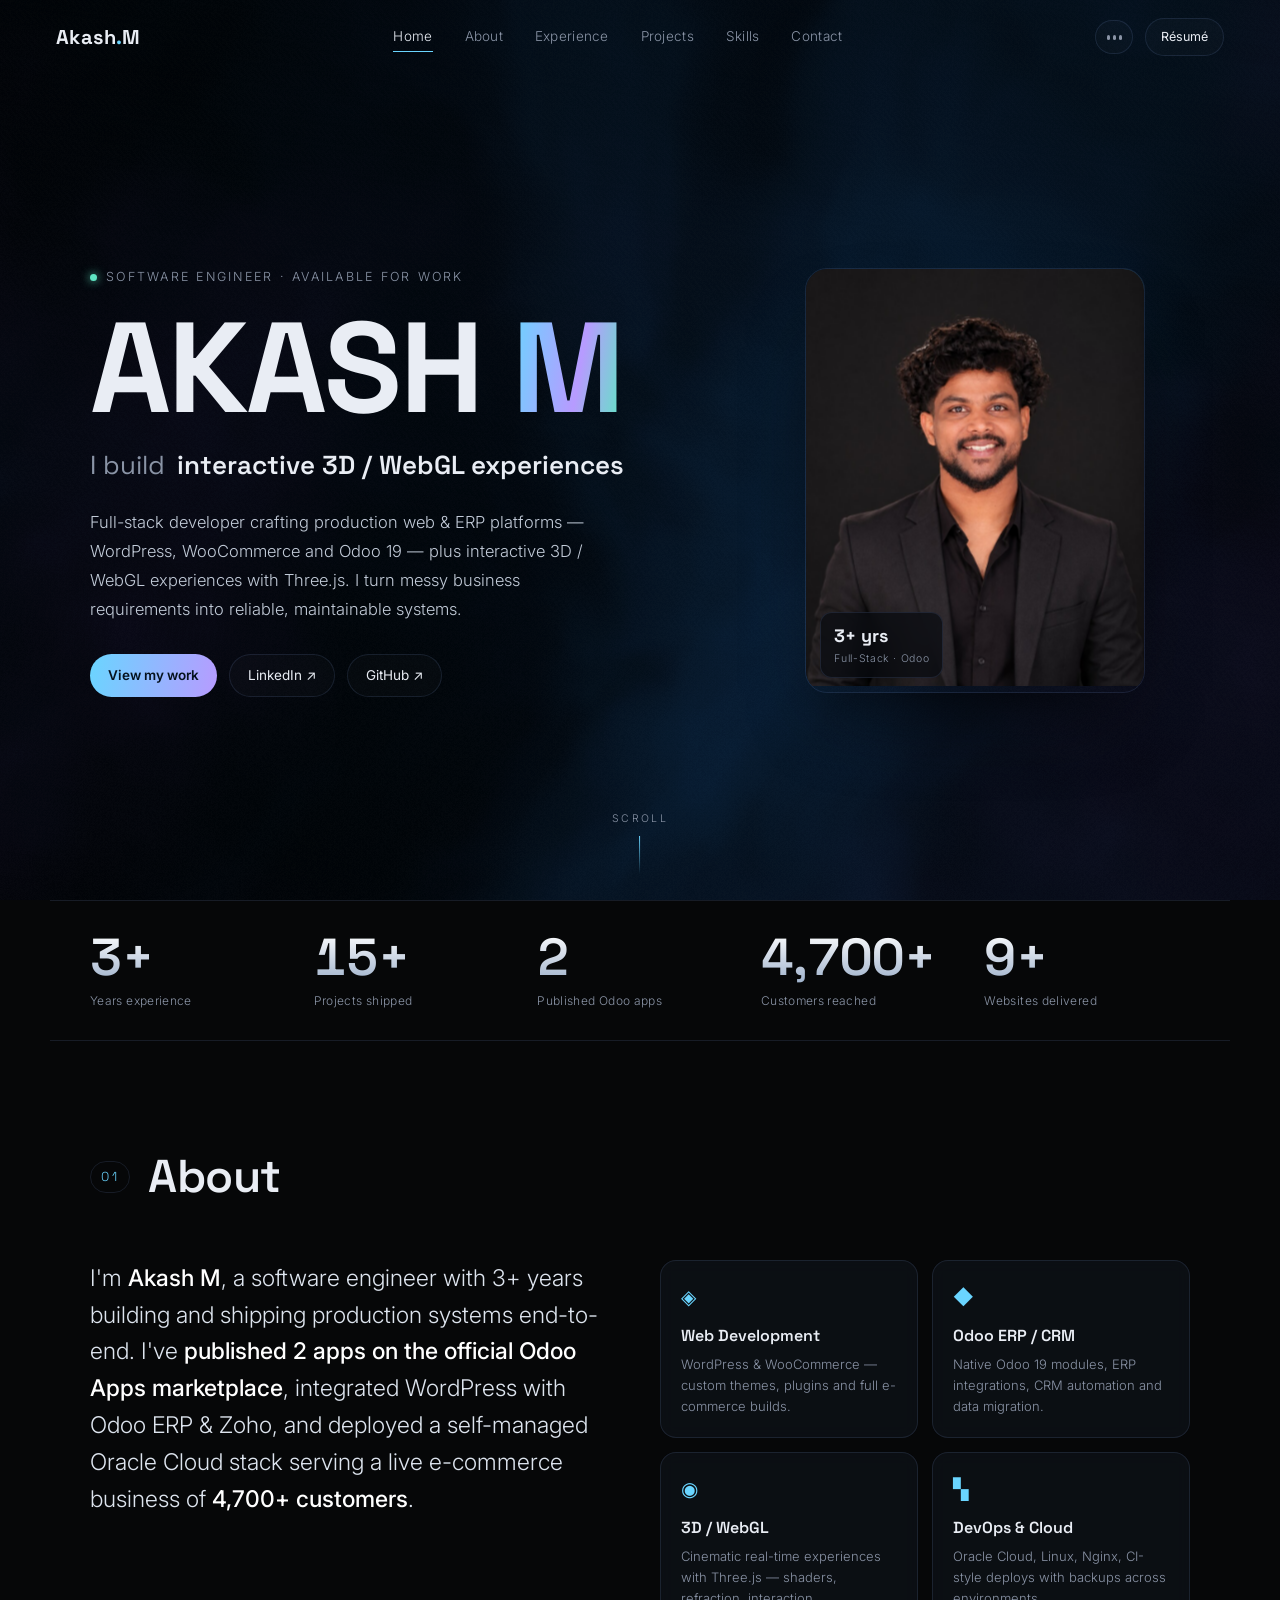
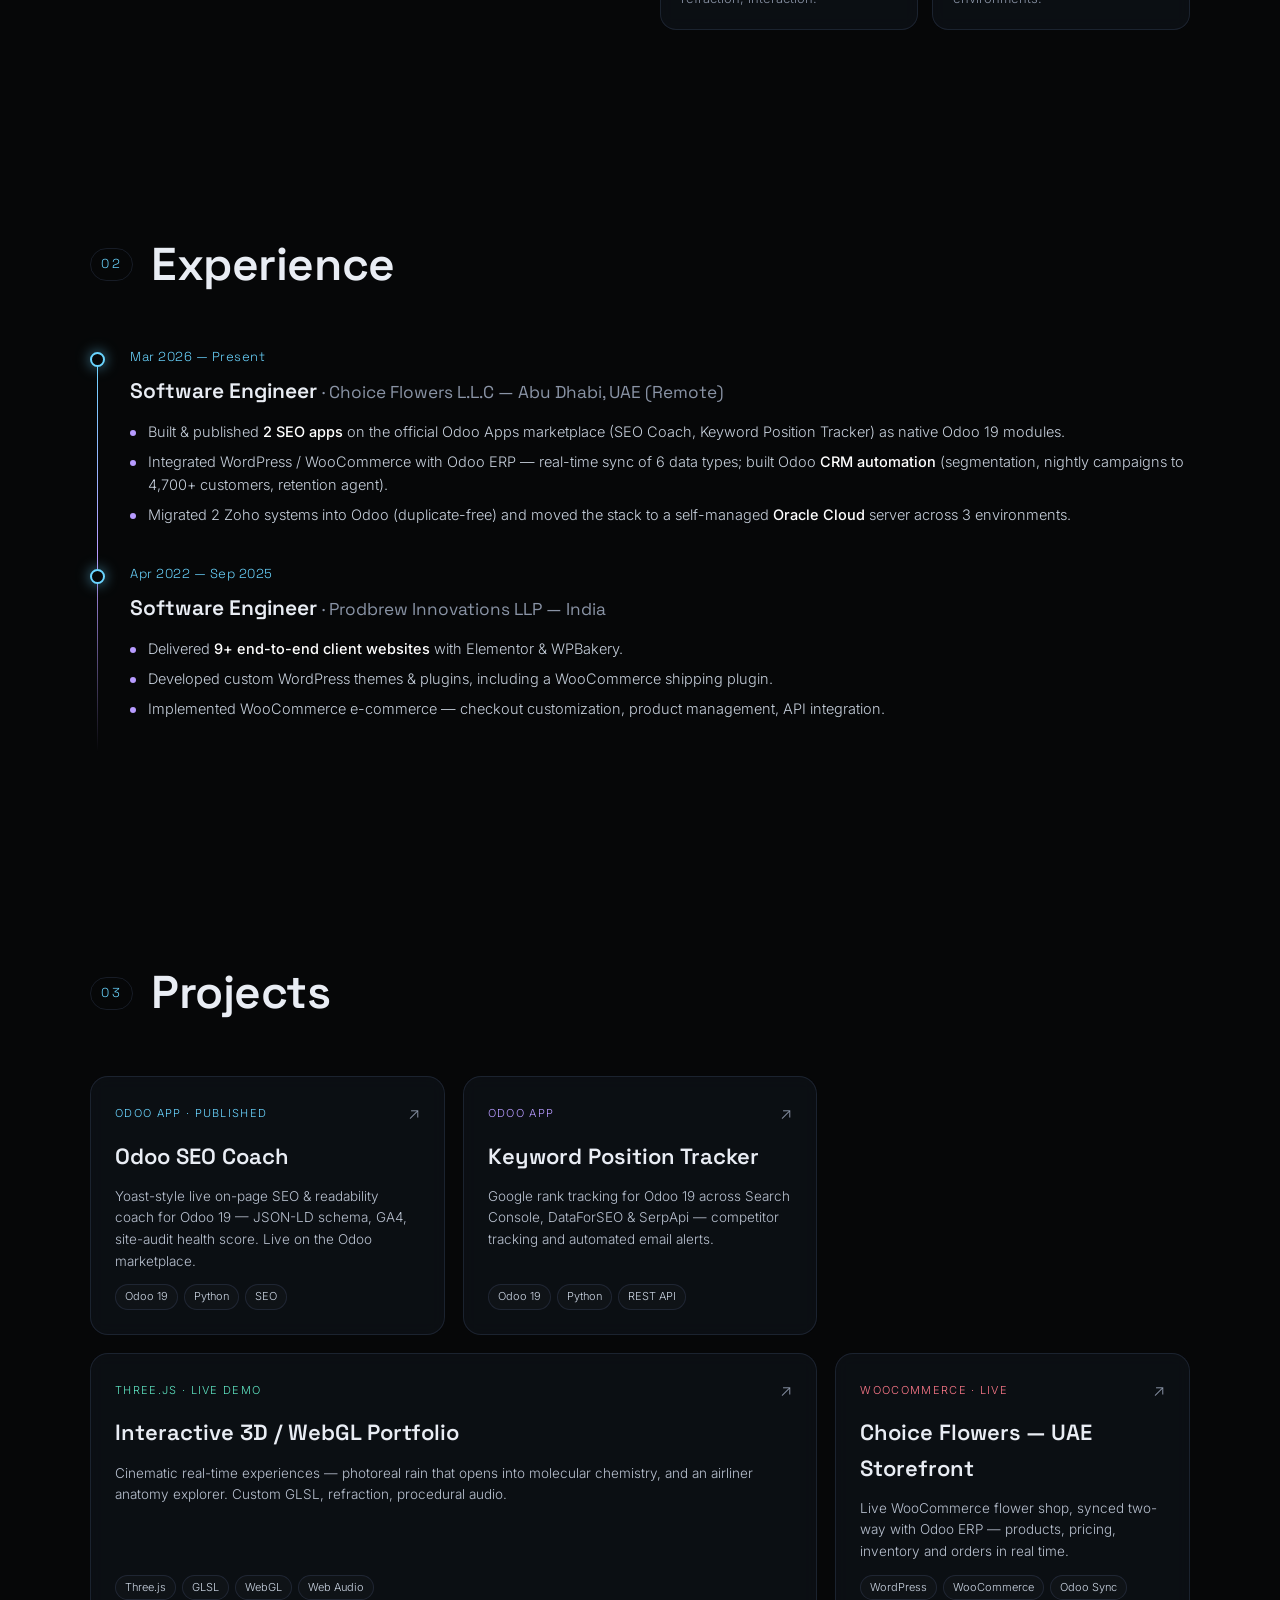
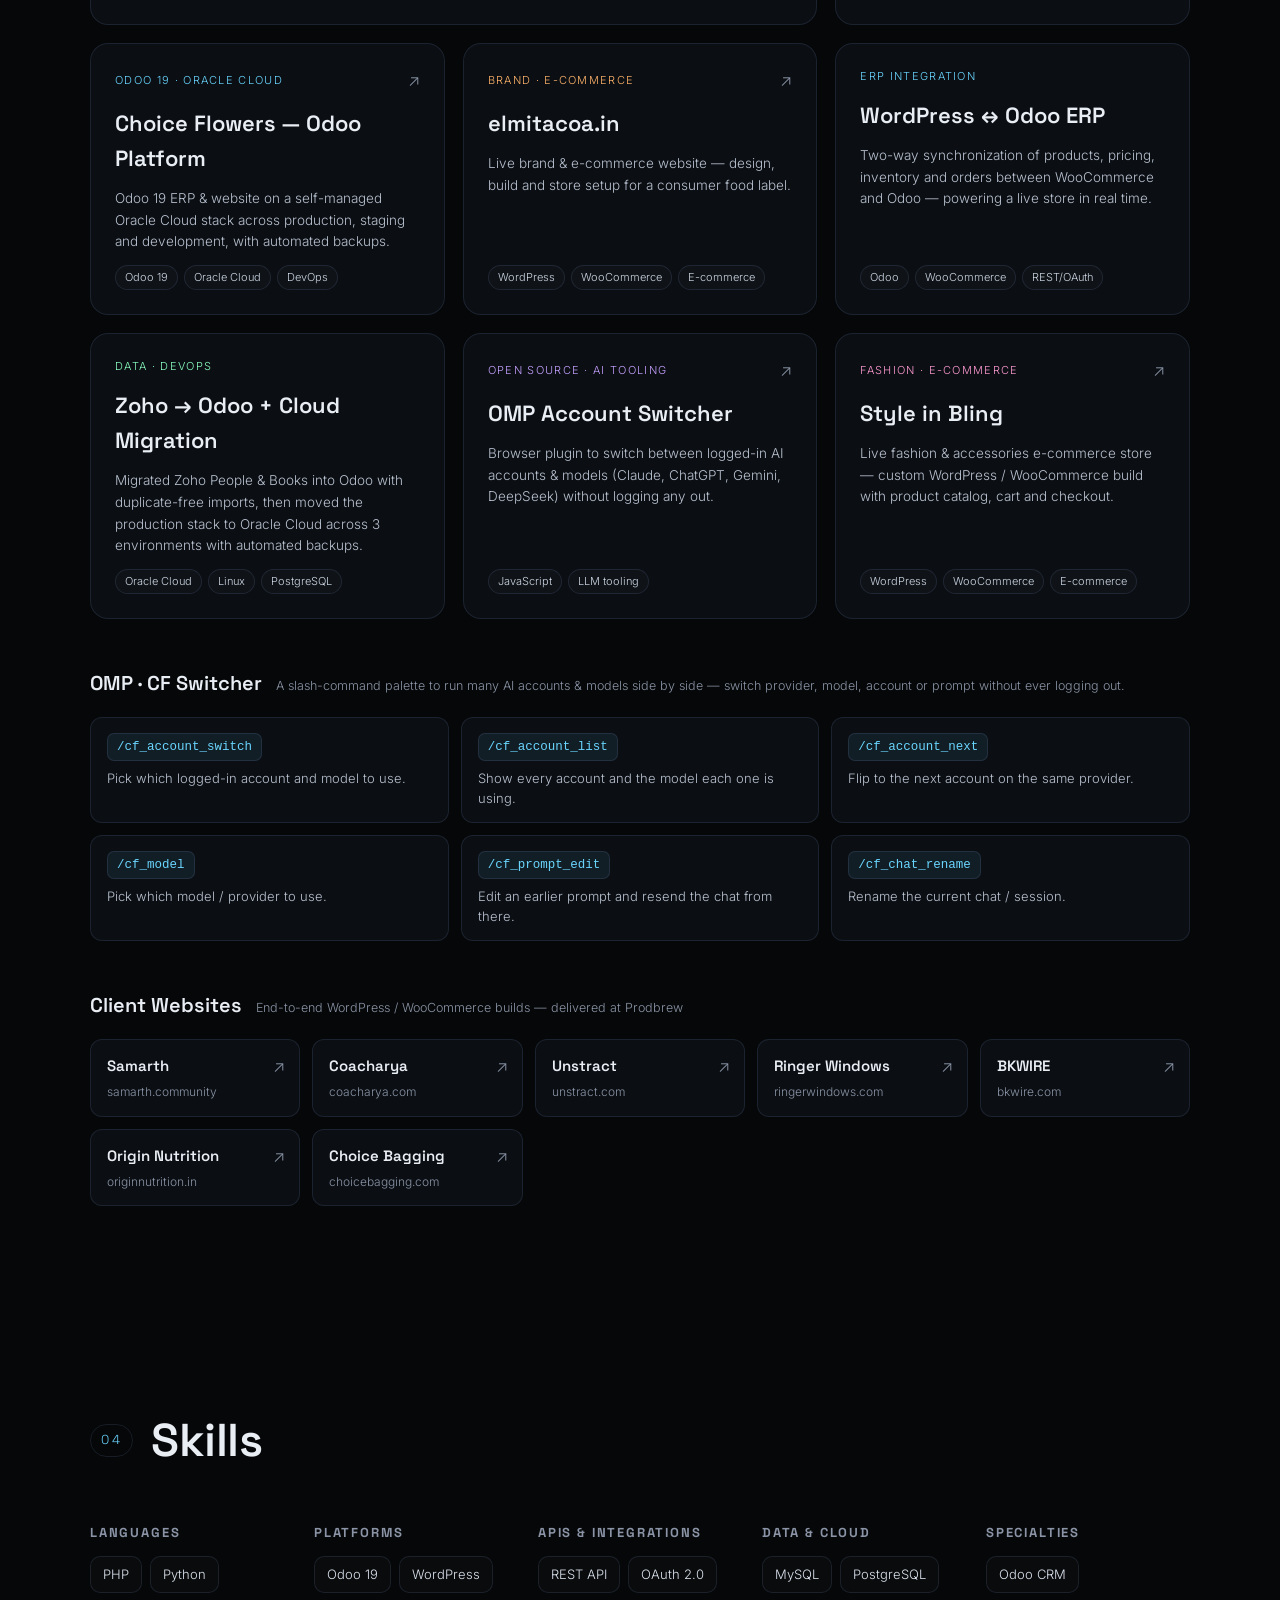
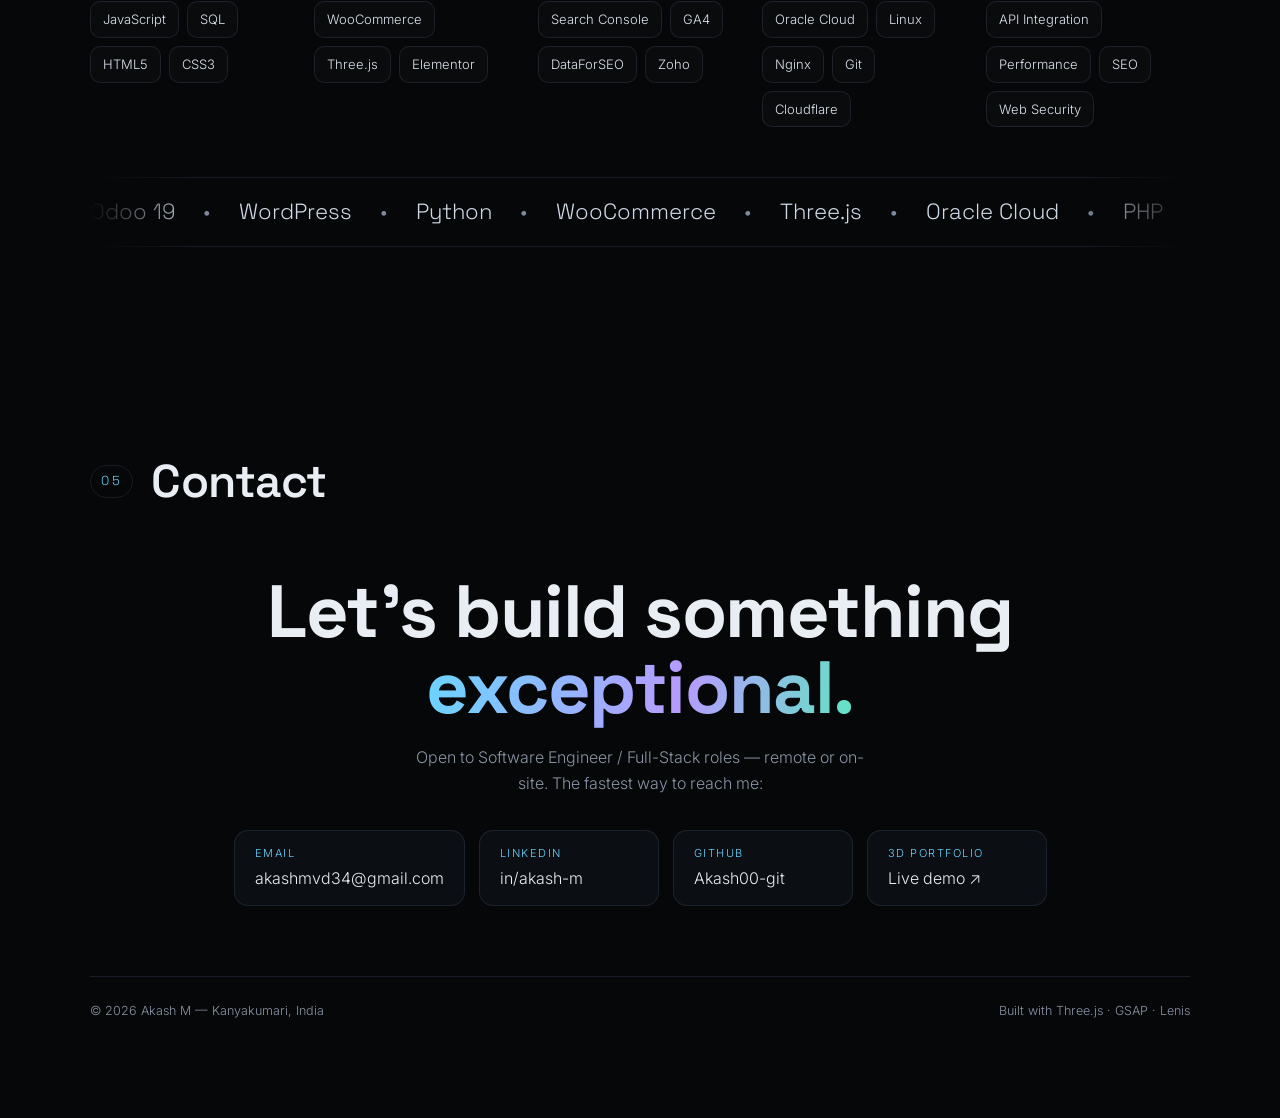
==== index.html @ 9600301f "Hero photo: blur-to-clear top-to-bottom reveal + idle float" ====
<!doctype html>
<html lang="en">
<head>
<meta charset="utf-8" />
<meta name="viewport" content="width=device-width, initial-scale=1" />
<title>Akash M — Software Engineer · Full-Stack & Odoo ERP/CRM Developer</title>
<meta name="description" content="Akash M — Software Engineer building production web & ERP systems (WordPress, WooCommerce, Odoo 19) and interactive 3D/WebGL experiences." />
<link rel="preconnect" href="https://fonts.googleapis.com">
<link rel="preconnect" href="https://fonts.gstatic.com" crossorigin>
<link href="https://fonts.googleapis.com/css2?family=Space+Grotesk:wght@400;500;600;700&family=Inter:wght@300;400;500;600&display=swap" rel="stylesheet">
<link rel="stylesheet" href="./css/styles.css?v=5" />
<script type="importmap">
{ "imports": { "three": "./vendor/three.module.js" } }
</script>
</head>
<body>
  <!-- scroll progress -->
  <div id="progress"></div>

  <!-- WebGL hero background -->
  <canvas id="bg"></canvas>
  <div class="grain"></div>

  <!-- preloader -->
  <div id="loader"><div class="loader-inner"><span class="loader-name">AKASH&nbsp;M</span><span class="loader-count" id="loaderPct">0</span></div></div>

  <!-- NAV -->
  <header id="nav">
    <a href="#home" class="brand" data-nav>Akash<span>.</span>M</a>
    <nav class="menu" id="menu">
      <a href="#home" data-nav class="active">Home</a>
      <a href="#about" data-nav>About</a>
      <a href="#experience" data-nav>Experience</a>
      <a href="#projects" data-nav>Projects</a>
      <a href="#skills" data-nav>Skills</a>
      <a href="#contact" data-nav>Contact</a>
    </nav>
    <div class="nav-right">
      <button id="sound" class="sound" title="Sound"><span class="eq"><i></i><i></i><i></i></span></button>
      <a href="./assets/Akash_M.pdf" class="btn btn-sm" target="_blank">Résumé</a>
      <button id="burger" class="burger" aria-label="Menu"><span></span><span></span></button>
    </div>
  </header>

  <main>
    <!-- HERO -->
    <section id="home" class="hero">
      <div class="hero-grid">
        <div class="hero-text reveal">
          <div class="eyebrow"><span class="dot"></span> Software Engineer · Available for work</div>
          <h1 class="hero-title"><span>AKASH</span> <span class="grad">M</span></h1>
          <div class="hero-roles">
            <span class="role-static">I build</span>
            <span class="role-rotate" id="roleRotate"><b>Odoo ERP &amp; CRM systems</b></span>
          </div>
          <p class="hero-sub">Full-stack developer crafting production web &amp; ERP platforms — WordPress, WooCommerce and Odoo 19 — plus interactive 3D / WebGL experiences with Three.js. I turn messy business requirements into reliable, maintainable systems.</p>
          <div class="hero-cta">
            <a href="#projects" class="btn btn-primary magnetic" data-nav>View my work</a>
            <a href="https://www.linkedin.com/in/akash-m-485126235" target="_blank" class="btn magnetic">LinkedIn ↗</a>
            <a href="https://github.com/Akash00-git" target="_blank" class="btn magnetic">GitHub ↗</a>
          </div>
        </div>
        <div class="hero-photo reveal">
          <div class="photo-frame tilt">
            <img src="./assets/akash.jpg" alt="Akash M" />
            <div class="photo-glow"></div>
            <div class="photo-badge"><b>3+ yrs</b><span>Full-Stack · Odoo</span></div>
          </div>
        </div>
      </div>
      <div class="scroll-hint"><span>Scroll</span><i></i></div>
    </section>

    <!-- STATS -->
    <section class="stats" id="statsSec">
      <div class="stat"><div class="num" data-count="3" data-suffix="+">0</div><div class="lab">Years experience</div></div>
      <div class="stat"><div class="num" data-count="15" data-suffix="+">0</div><div class="lab">Projects shipped</div></div>
      <div class="stat"><div class="num" data-count="2" data-suffix="">0</div><div class="lab">Published Odoo apps</div></div>
      <div class="stat"><div class="num" data-count="4700" data-suffix="+">0</div><div class="lab">Customers reached</div></div>
      <div class="stat"><div class="num" data-count="9" data-suffix="+">0</div><div class="lab">Websites delivered</div></div>
    </section>

    <!-- ABOUT -->
    <section id="about" class="section">
      <div class="sec-head reveal"><span class="sec-no">01</span><h2>About</h2></div>
      <div class="about-grid">
        <p class="about-lead reveal">I'm <b>Akash M</b>, a software engineer with 3+ years building and shipping production systems end-to-end. I've <b>published 2 apps on the official Odoo Apps marketplace</b>, integrated WordPress with Odoo ERP &amp; Zoho, and deployed a self-managed Oracle Cloud stack serving a live e-commerce business of <b>4,700+ customers</b>.</p>
        <div class="about-cards">
          <div class="mini reveal"><div class="mini-ic">◈</div><h4>Web Development</h4><p>WordPress &amp; WooCommerce — custom themes, plugins and full e-commerce builds.</p></div>
          <div class="mini reveal"><div class="mini-ic">◆</div><h4>Odoo ERP / CRM</h4><p>Native Odoo 19 modules, ERP integrations, CRM automation and data migration.</p></div>
          <div class="mini reveal"><div class="mini-ic">◉</div><h4>3D / WebGL</h4><p>Cinematic real-time experiences with Three.js — shaders, refraction, interaction.</p></div>
          <div class="mini reveal"><div class="mini-ic">▚</div><h4>DevOps &amp; Cloud</h4><p>Oracle Cloud, Linux, Nginx, CI-style deploys with backups across environments.</p></div>
        </div>
      </div>
    </section>

    <!-- EXPERIENCE -->
    <section id="experience" class="section">
      <div class="sec-head reveal"><span class="sec-no">02</span><h2>Experience</h2></div>
      <div class="timeline">
        <div class="tl-item reveal">
          <div class="tl-dot"></div>
          <div class="tl-when">Mar 2026 — Present</div>
          <div class="tl-body">
            <h3>Software Engineer <span class="tl-co">· Choice Flowers L.L.C — Abu Dhabi, UAE (Remote)</span></h3>
            <ul>
              <li>Built &amp; published <b>2 SEO apps</b> on the official Odoo Apps marketplace (SEO Coach, Keyword Position Tracker) as native Odoo 19 modules.</li>
              <li>Integrated WordPress / WooCommerce with Odoo ERP — real-time sync of 6 data types; built Odoo <b>CRM automation</b> (segmentation, nightly campaigns to 4,700+ customers, retention agent).</li>
              <li>Migrated 2 Zoho systems into Odoo (duplicate-free) and moved the stack to a self-managed <b>Oracle Cloud</b> server across 3 environments.</li>
            </ul>
          </div>
        </div>
        <div class="tl-item reveal">
          <div class="tl-dot"></div>
          <div class="tl-when">Apr 2022 — Sep 2025</div>
          <div class="tl-body">
            <h3>Software Engineer <span class="tl-co">· Prodbrew Innovations LLP — India</span></h3>
            <ul>
              <li>Delivered <b>9+ end-to-end client websites</b> with Elementor &amp; WPBakery.</li>
              <li>Developed custom WordPress themes &amp; plugins, including a WooCommerce shipping plugin.</li>
              <li>Implemented WooCommerce e-commerce — checkout customization, product management, API integration.</li>
            </ul>
          </div>
        </div>
      </div>
    </section>

    <!-- PROJECTS -->
    <section id="projects" class="section">
      <div class="sec-head reveal"><span class="sec-no">03</span><h2>Projects</h2></div>
      <div class="cards">
        <a class="card tilt reveal" style="--a:#6ad5ff;--b:#4a7bff" href="https://apps.odoo.com/apps/modules/19.0/cf_seo_coach" target="_blank">
          <div class="card-top"><span class="kick">Odoo App · Published</span><span class="arr">↗</span></div>
          <h3>Odoo SEO Coach</h3>
          <p>Yoast-style live on-page SEO &amp; readability coach for Odoo 19 — JSON-LD schema, GA4, site-audit health score. Live on the Odoo marketplace.</p>
          <div class="tags"><span>Odoo 19</span><span>Python</span><span>SEO</span></div>
        </a>
        <a class="card tilt reveal" style="--a:#b79bff;--b:#7c5cff" href="https://github.com/Akash00-git/cf_keyword_tracker" target="_blank">
          <div class="card-top"><span class="kick">Odoo App</span><span class="arr">↗</span></div>
          <h3>Keyword Position Tracker</h3>
          <p>Google rank tracking for Odoo 19 across Search Console, DataForSEO &amp; SerpApi — competitor tracking and automated email alerts.</p>
          <div class="tags"><span>Odoo 19</span><span>Python</span><span>REST API</span></div>
        </a>
        <a class="card tilt reveal feat" style="--a:#5fe6c3;--b:#4a9bff" href="https://graceful-queijadas-172e51.netlify.app" target="_blank">
          <div class="card-top"><span class="kick">Three.js · Live demo</span><span class="arr">↗</span></div>
          <h3>Interactive 3D / WebGL Portfolio</h3>
          <p>Cinematic real-time experiences — photoreal rain that opens into molecular chemistry, and an airliner anatomy explorer. Custom GLSL, refraction, procedural audio.</p>
          <div class="tags"><span>Three.js</span><span>GLSL</span><span>WebGL</span><span>Web Audio</span></div>
        </a>
        <a class="card tilt reveal" style="--a:#ff7a8a;--b:#ff5fb0" href="https://www.choiceflowersuae.com/" target="_blank">
          <div class="card-top"><span class="kick">WooCommerce · Live</span><span class="arr">↗</span></div>
          <h3>Choice Flowers — UAE Storefront</h3>
          <p>Live WooCommerce flower shop, synced two-way with Odoo ERP — products, pricing, inventory and orders in real time.</p>
          <div class="tags"><span>WordPress</span><span>WooCommerce</span><span>Odoo Sync</span></div>
        </a>
        <a class="card tilt reveal" style="--a:#6ad5ff;--b:#9b7bff" href="https://www.choiceflowers.co/" target="_blank">
          <div class="card-top"><span class="kick">Odoo 19 · Oracle Cloud</span><span class="arr">↗</span></div>
          <h3>Choice Flowers — Odoo Platform</h3>
          <p>Odoo 19 ERP &amp; website on a self-managed Oracle Cloud stack across production, staging and development, with automated backups.</p>
          <div class="tags"><span>Odoo 19</span><span>Oracle Cloud</span><span>DevOps</span></div>
        </a>
        <a class="card tilt reveal" style="--a:#ffb36a;--b:#ff6a8a" href="https://elmitacoa.in/" target="_blank">
          <div class="card-top"><span class="kick">Brand · E-commerce</span><span class="arr">↗</span></div>
          <h3>elmitacoa.in</h3>
          <p>Live brand &amp; e-commerce website — design, build and store setup for a consumer food label.</p>
          <div class="tags"><span>WordPress</span><span>WooCommerce</span><span>E-commerce</span></div>
        </a>
        <div class="card tilt reveal" style="--a:#6ad5ff;--b:#9b7bff">
          <div class="card-top"><span class="kick">ERP Integration</span></div>
          <h3>WordPress ↔ Odoo ERP</h3>
          <p>Two-way synchronization of products, pricing, inventory and orders between WooCommerce and Odoo — powering a live store in real time.</p>
          <div class="tags"><span>Odoo</span><span>WooCommerce</span><span>REST/OAuth</span></div>
        </div>
        <div class="card tilt reveal" style="--a:#8affc1;--b:#4ad5ff">
          <div class="card-top"><span class="kick">Data · DevOps</span></div>
          <h3>Zoho → Odoo + Cloud Migration</h3>
          <p>Migrated Zoho People &amp; Books into Odoo with duplicate-free imports, then moved the production stack to Oracle Cloud across 3 environments with automated backups.</p>
          <div class="tags"><span>Oracle Cloud</span><span>Linux</span><span>PostgreSQL</span></div>
        </div>
        <a class="card tilt reveal" style="--a:#c6a0ff;--b:#6a8bff" href="https://github.com/Akash00-git/cf-omp-account-switcher-plugin" target="_blank">
          <div class="card-top"><span class="kick">Open source · AI tooling</span><span class="arr">↗</span></div>
          <h3>OMP Account Switcher</h3>
          <p>Browser plugin to switch between logged-in AI accounts &amp; models (Claude, ChatGPT, Gemini, DeepSeek) without logging any out.</p>
          <div class="tags"><span>JavaScript</span><span>LLM tooling</span></div>
        </a>
        <a class="card tilt reveal" style="--a:#ff9ad2;--b:#b76aff" href="https://www.styleinbling.com/" target="_blank">
          <div class="card-top"><span class="kick">Fashion · E-commerce</span><span class="arr">↗</span></div>
          <h3>Style in Bling</h3>
          <p>Live fashion &amp; accessories e-commerce store — custom WordPress / WooCommerce build with product catalog, cart and checkout.</p>
          <div class="tags"><span>WordPress</span><span>WooCommerce</span><span>E-commerce</span></div>
        </a>
      </div>

      <div class="sub-head reveal"><h3>OMP · CF Switcher</h3><span>A slash-command palette to run many AI accounts &amp; models side by side — switch provider, model, account or prompt without ever logging out.</span></div>
      <div class="cmd-grid">
        <div class="cmd reveal"><code>/cf_account_switch</code><p>Pick which logged-in account and model to use.</p></div>
        <div class="cmd reveal"><code>/cf_account_list</code><p>Show every account and the model each one is using.</p></div>
        <div class="cmd reveal"><code>/cf_account_next</code><p>Flip to the next account on the same provider.</p></div>
        <div class="cmd reveal"><code>/cf_model</code><p>Pick which model / provider to use.</p></div>
        <div class="cmd reveal"><code>/cf_prompt_edit</code><p>Edit an earlier prompt and resend the chat from there.</p></div>
        <div class="cmd reveal"><code>/cf_chat_rename</code><p>Rename the current chat / session.</p></div>
      </div>

      <div class="sub-head reveal"><h3>Client Websites</h3><span>End-to-end WordPress / WooCommerce builds — delivered at Prodbrew</span></div>
      <div class="site-grid">
        <a class="site reveal" href="https://samarth.community/" target="_blank"><b>Samarth</b><span>samarth.community</span><i>↗</i></a>
        <a class="site reveal" href="https://coacharya.com/" target="_blank"><b>Coacharya</b><span>coacharya.com</span><i>↗</i></a>
        <a class="site reveal" href="https://unstract.com/" target="_blank"><b>Unstract</b><span>unstract.com</span><i>↗</i></a>
        <a class="site reveal" href="https://www.ringerwindows.com/" target="_blank"><b>Ringer Windows</b><span>ringerwindows.com</span><i>↗</i></a>
        <a class="site reveal" href="https://bkwire.com/" target="_blank"><b>BKWIRE</b><span>bkwire.com</span><i>↗</i></a>
        <a class="site reveal" href="https://originnutrition.in/" target="_blank"><b>Origin Nutrition</b><span>originnutrition.in</span><i>↗</i></a>
        <a class="site reveal" href="https://www.choicebagging.com/" target="_blank"><b>Choice Bagging</b><span>choicebagging.com</span><i>↗</i></a>
      </div>
    </section>

    <!-- SKILLS -->
    <section id="skills" class="section">
      <div class="sec-head reveal"><span class="sec-no">04</span><h2>Skills</h2></div>
      <div class="skills-grid">
        <div class="skgroup reveal"><h4>Languages</h4><div class="chips"><span>PHP</span><span>Python</span><span>JavaScript</span><span>SQL</span><span>HTML5</span><span>CSS3</span></div></div>
        <div class="skgroup reveal"><h4>Platforms</h4><div class="chips"><span>Odoo 19</span><span>WordPress</span><span>WooCommerce</span><span>Three.js</span><span>Elementor</span></div></div>
        <div class="skgroup reveal"><h4>APIs &amp; Integrations</h4><div class="chips"><span>REST API</span><span>OAuth 2.0</span><span>Search Console</span><span>GA4</span><span>DataForSEO</span><span>Zoho</span></div></div>
        <div class="skgroup reveal"><h4>Data &amp; Cloud</h4><div class="chips"><span>MySQL</span><span>PostgreSQL</span><span>Oracle Cloud</span><span>Linux</span><span>Nginx</span><span>Git</span><span>Cloudflare</span></div></div>
        <div class="skgroup reveal"><h4>Specialties</h4><div class="chips"><span>Odoo CRM</span><span>API Integration</span><span>Performance</span><span>SEO</span><span>Web Security</span></div></div>
      </div>
      <div class="marquee" aria-hidden="true"><div class="mq-track"><span>Odoo 19</span><span>•</span><span>WordPress</span><span>•</span><span>Python</span><span>•</span><span>WooCommerce</span><span>•</span><span>Three.js</span><span>•</span><span>Oracle Cloud</span><span>•</span><span>PHP</span><span>•</span><span>REST API</span><span>•</span><span>PostgreSQL</span><span>•</span><span>CRM</span><span>•</span><span>Odoo 19</span><span>•</span><span>WordPress</span><span>•</span><span>Python</span><span>•</span><span>WooCommerce</span><span>•</span><span>Three.js</span><span>•</span><span>Oracle Cloud</span><span>•</span><span>PHP</span><span>•</span><span>REST API</span><span>•</span><span>PostgreSQL</span><span>•</span><span>CRM</span><span>•</span></div></div>
    </section>

    <!-- CONTACT -->
    <section id="contact" class="section contact">
      <div class="sec-head reveal"><span class="sec-no">05</span><h2>Contact</h2></div>
      <div class="contact-inner reveal">
        <h3 class="contact-big">Let's build something<br><span class="grad">exceptional.</span></h3>
        <p class="contact-sub">Open to Software Engineer / Full-Stack roles — remote or on-site. The fastest way to reach me:</p>
        <div class="contact-links">
          <a href="mailto:akashmvd34@gmail.com" class="clink magnetic"><span>Email</span>akashmvd34@gmail.com</a>
          <a href="https://www.linkedin.com/in/akash-m-485126235" target="_blank" class="clink magnetic"><span>LinkedIn</span>in/akash-m</a>
          <a href="https://github.com/Akash00-git" target="_blank" class="clink magnetic"><span>GitHub</span>Akash00-git</a>
          <a href="https://graceful-queijadas-172e51.netlify.app" target="_blank" class="clink magnetic"><span>3D Portfolio</span>Live demo ↗</a>
        </div>
      </div>
      <footer class="footer">
        <span>© 2026 Akash M — Kanyakumari, India</span>
        <span>Built with Three.js · GSAP · Lenis</span>
      </footer>
    </section>
  </main>

  <script src="./vendor/gsap.min.js"></script>
  <script src="./vendor/ScrollTrigger.min.js"></script>
  <script src="./vendor/lenis.min.js"></script>
  <script type="module" src="./js/main.js?v=5"></script>
</body>
</html>
---- css/styles.css ----
:root{
  --bg:#060708; --bg2:#0b0d12; --fg:#e9edf4; --muted:#8a94a6; --line:rgba(150,180,255,.12);
  --c1:#6ad5ff; --c2:#b79bff; --c3:#5fe6c3; --accent:#8fd4ff;
  --glass:rgba(18,22,30,.55); --maxw:1180px;
  --ff-d:"Space Grotesk",ui-sans-serif,system-ui,sans-serif;
  --ff-b:"Inter",ui-sans-serif,system-ui,-apple-system,sans-serif;
}
*{margin:0;padding:0;box-sizing:border-box}
html{scroll-behavior:auto}
body{background:var(--bg);color:var(--fg);font-family:var(--ff-b);font-weight:300;line-height:1.6;overflow-x:hidden;-webkit-font-smoothing:antialiased}
a{color:inherit;text-decoration:none}
img{display:block;max-width:100%}
::selection{background:rgba(143,212,255,.3)}

#bg{position:fixed;inset:0;width:100%;height:100%;z-index:0;opacity:.9}
.grain{position:fixed;inset:0;z-index:1;pointer-events:none;opacity:.04;background-image:radial-gradient(rgba(255,255,255,.7) .5px,transparent .5px);background-size:3px 3px;mix-blend-mode:overlay}
main{position:relative;z-index:2}

#progress{position:fixed;top:0;left:0;height:2px;width:0;z-index:60;background:linear-gradient(90deg,var(--c1),var(--c2));box-shadow:0 0 12px var(--c1)}

/* loader */
#loader{position:fixed;inset:0;z-index:100;background:#040506;display:grid;place-items:center;transition:opacity .8s,visibility .8s}
#loader.done{opacity:0;visibility:hidden}
.loader-inner{display:flex;align-items:baseline;gap:18px;font-family:var(--ff-d)}
.loader-name{font-size:clamp(28px,6vw,64px);font-weight:700;letter-spacing:.14em;background:linear-gradient(100deg,var(--c1),var(--c2));-webkit-background-clip:text;background-clip:text;color:transparent}
.loader-count{font-size:14px;color:var(--muted);font-variant-numeric:tabular-nums}

/* nav */
#nav{position:fixed;top:0;left:0;right:0;z-index:50;display:flex;align-items:center;justify-content:space-between;
  padding:18px clamp(20px,5vw,56px);transition:padding .4s,background .4s,border-color .4s;border-bottom:1px solid transparent}
#nav.scrolled{padding:12px clamp(20px,5vw,56px);background:rgba(6,7,8,.72);backdrop-filter:blur(14px);border-color:var(--line)}
.brand{font-family:var(--ff-d);font-weight:700;font-size:20px;letter-spacing:.02em}
.brand span{color:var(--c1)}
.menu{display:flex;gap:4px}
.menu a{position:relative;font-size:13.5px;letter-spacing:.02em;color:var(--muted);padding:8px 14px;border-radius:999px;transition:color .25s}
.menu a::after{content:"";position:absolute;left:14px;right:14px;bottom:4px;height:1px;background:var(--c1);transform:scaleX(0);transform-origin:left;transition:transform .3s}
.menu a:hover{color:var(--fg)}
.menu a.active{color:var(--fg)}
.menu a.active::after{transform:scaleX(1)}
.nav-right{display:flex;align-items:center;gap:12px}
.btn{display:inline-flex;align-items:center;gap:8px;font-size:13.5px;font-weight:400;color:var(--fg);border:1px solid var(--line);
  padding:10px 18px;border-radius:999px;transition:.3s;background:rgba(255,255,255,.02);cursor:pointer}
.btn:hover{border-color:var(--c1);box-shadow:0 0 0 1px rgba(106,213,255,.25),0 10px 30px -14px rgba(106,213,255,.5)}
.btn-sm{padding:8px 15px;font-size:12.5px}
.btn-primary{background:linear-gradient(100deg,var(--c1),var(--c2));color:#05121e;font-weight:600;border:none}
.btn-primary:hover{filter:brightness(1.08);box-shadow:0 14px 40px -12px rgba(123,160,255,.7)}
.sound{width:38px;height:34px;display:grid;place-items:center;border:1px solid var(--line);border-radius:999px;background:rgba(255,255,255,.02);cursor:pointer;transition:.3s}
.sound:hover{border-color:var(--c1)}
.eq{display:flex;align-items:center;gap:3px;height:14px}
.eq i{width:3px;height:5px;background:var(--muted);border-radius:2px;transition:.3s}
.sound.on .eq i{background:var(--c1)}
.sound.on .eq i:nth-child(1){animation:eq .9s ease-in-out infinite}
.sound.on .eq i:nth-child(2){animation:eq .9s .2s ease-in-out infinite}
.sound.on .eq i:nth-child(3){animation:eq .9s .4s ease-in-out infinite}
@keyframes eq{0%,100%{height:5px}50%{height:14px}}
.burger{display:none;flex-direction:column;gap:5px;background:none;border:none;cursor:pointer;padding:6px}
.burger span{width:22px;height:2px;background:var(--fg);transition:.3s}

/* layout */
.section{position:relative;max-width:var(--maxw);margin:0 auto;padding:clamp(70px,11vh,130px) clamp(20px,5vw,40px)}
.sec-head{display:flex;align-items:center;gap:18px;margin-bottom:46px}
.sec-no{font-family:var(--ff-d);font-size:13px;color:var(--c1);letter-spacing:.2em;border:1px solid var(--line);padding:5px 10px;border-radius:999px}
.sec-head h2{font-family:var(--ff-d);font-size:clamp(28px,5vw,46px);font-weight:600;letter-spacing:-.01em}
.grad{background:linear-gradient(100deg,var(--c1),var(--c2) 60%,var(--c3));-webkit-background-clip:text;background-clip:text;color:transparent}

/* hero */
.hero{position:relative;min-height:100vh;max-width:var(--maxw);margin:0 auto;display:flex;flex-direction:column;justify-content:center;padding:120px clamp(20px,5vw,40px) 60px}
.hero-grid{display:grid;grid-template-columns:1.25fr .85fr;gap:40px;align-items:center}
.eyebrow{display:inline-flex;align-items:center;gap:9px;font-size:12.5px;letter-spacing:.18em;text-transform:uppercase;color:var(--muted);margin-bottom:22px}
.eyebrow .dot{width:7px;height:7px;border-radius:50%;background:var(--c3);box-shadow:0 0 10px var(--c3);animation:pulse 2s infinite}
@keyframes pulse{0%,100%{opacity:1}50%{opacity:.35}}
.hero-title{font-family:var(--ff-d);font-weight:700;font-size:clamp(54px,11vw,128px);line-height:.92;letter-spacing:-.02em}
.hero-title .grad{display:inline-block}
.hero-roles{display:flex;gap:12px;align-items:center;margin-top:18px;font-family:var(--ff-d);font-size:clamp(17px,2.4vw,26px);flex-wrap:wrap}
.role-static{color:var(--muted);font-weight:400}
.role-rotate b{font-weight:600;color:var(--fg)}
.hero-sub{margin-top:22px;max-width:52ch;color:#c2cbd8;font-size:clamp(14px,1.6vw,16.5px);line-height:1.75}
.hero-cta{display:flex;gap:12px;margin-top:30px;flex-wrap:wrap}
.hero-photo{display:flex;justify-content:center}
.photo-frame{position:relative;width:min(340px,80%);aspect-ratio:4/5;border-radius:22px;overflow:hidden;border:1px solid var(--line);
  box-shadow:0 40px 90px -40px rgba(0,0,0,.9);transform-style:preserve-3d;transition:transform .2s ease-out}
.photo-frame img{width:100%;height:100%;object-fit:cover;filter:saturate(1.02) contrast(1.02)}
.photo-glow{position:absolute;inset:-30% -30% auto auto;width:70%;height:70%;background:radial-gradient(circle,rgba(106,213,255,.5),transparent 70%);filter:blur(30px);z-index:-1}
.photo-badge{position:absolute;left:14px;bottom:14px;background:rgba(8,11,16,.7);backdrop-filter:blur(8px);border:1px solid var(--line);border-radius:12px;padding:9px 13px;display:flex;flex-direction:column}
.photo-badge b{font-family:var(--ff-d);font-size:18px}
.photo-badge span{font-size:10.5px;color:var(--muted);letter-spacing:.06em}
.scroll-hint{position:absolute;left:50%;bottom:26px;transform:translateX(-50%);display:flex;flex-direction:column;align-items:center;gap:8px;color:var(--muted);font-size:10.5px;letter-spacing:.22em;text-transform:uppercase}
.scroll-hint i{width:1px;height:38px;background:linear-gradient(var(--c1),transparent);animation:drop 1.8s infinite}
@keyframes drop{0%{transform:scaleY(0);transform-origin:top}50%{transform:scaleY(1);transform-origin:top}50.1%{transform-origin:bottom}100%{transform:scaleY(0);transform-origin:bottom}}

/* stats */
.stats{max-width:var(--maxw);margin:0 auto;padding:30px clamp(20px,5vw,40px);display:grid;grid-template-columns:repeat(5,1fr);gap:18px;border-top:1px solid var(--line);border-bottom:1px solid var(--line)}
.stat .num{font-family:var(--ff-d);font-size:clamp(30px,5vw,52px);font-weight:600;font-variant-numeric:tabular-nums;background:linear-gradient(180deg,#fff,#9fb2cc);-webkit-background-clip:text;background-clip:text;color:transparent;line-height:1}
.stat .lab{margin-top:8px;font-size:12px;color:var(--muted);letter-spacing:.03em}

/* about */
.about-grid{display:grid;grid-template-columns:1fr 1fr;gap:40px;align-items:start}
.about-lead{font-size:clamp(17px,2.2vw,23px);line-height:1.6;font-weight:300;color:#dde4ee}
.about-lead b{font-weight:500;color:#fff}
.about-cards{display:grid;grid-template-columns:1fr 1fr;gap:14px}
.mini{background:var(--glass);border:1px solid var(--line);border-radius:16px;padding:20px;backdrop-filter:blur(8px);transition:.35s}
.mini:hover{border-color:rgba(106,213,255,.4);transform:translateY(-4px)}
.mini-ic{font-size:20px;color:var(--c1);margin-bottom:10px}
.mini h4{font-family:var(--ff-d);font-weight:600;font-size:16px;margin-bottom:6px}
.mini p{font-size:13px;color:var(--muted);line-height:1.6}

/* timeline */
.timeline{position:relative}
.timeline::before{content:"";position:absolute;left:7px;top:6px;bottom:6px;width:1px;background:linear-gradient(var(--c1),var(--c2),transparent)}
.tl-item{position:relative;padding:0 0 38px 40px}
.tl-dot{position:absolute;left:0;top:5px;width:15px;height:15px;border-radius:50%;background:var(--bg);border:2px solid var(--c1);box-shadow:0 0 14px rgba(106,213,255,.6)}
.tl-when{font-family:var(--ff-d);font-size:13px;color:var(--c1);letter-spacing:.04em;margin-bottom:6px}
.tl-body h3{font-family:var(--ff-d);font-weight:600;font-size:clamp(17px,2.4vw,21px)}
.tl-co{color:var(--muted);font-weight:400;font-size:.82em}
.tl-body ul{margin:12px 0 0 0;list-style:none;display:flex;flex-direction:column;gap:7px}
.tl-body li{position:relative;padding-left:18px;font-size:14.5px;color:#c6cfdb}
.tl-body li::before{content:"";position:absolute;left:0;top:10px;width:6px;height:6px;border-radius:50%;background:var(--c2)}
.tl-body b{color:#fff;font-weight:500}

/* project cards */
.cards{display:grid;grid-template-columns:repeat(3,1fr);gap:18px}
.card{position:relative;display:flex;flex-direction:column;gap:12px;background:var(--glass);border:1px solid var(--line);border-radius:18px;
  padding:24px;overflow:hidden;backdrop-filter:blur(8px);transition:transform .25s ease-out,border-color .3s,box-shadow .3s;transform-style:preserve-3d}
.card::before{content:"";position:absolute;inset:0;background:radial-gradient(120% 90% at 100% 0,color-mix(in srgb,var(--a) 22%,transparent),transparent 60%);opacity:.0;transition:opacity .4s}
.card::after{content:"";position:absolute;left:0;top:0;height:3px;width:100%;background:linear-gradient(90deg,var(--a),var(--b));transform:scaleX(0);transform-origin:left;transition:transform .4s}
.card:hover{border-color:color-mix(in srgb,var(--a) 50%,transparent);box-shadow:0 30px 70px -40px color-mix(in srgb,var(--a) 70%,transparent)}
.card:hover::before{opacity:1}
.card:hover::after{transform:scaleX(1)}
.card.feat{grid-column:span 2}
.card-top{display:flex;justify-content:space-between;align-items:center}
.kick{font-size:11px;letter-spacing:.12em;text-transform:uppercase;color:var(--a)}
.arr{font-size:16px;color:var(--muted);transition:transform .3s}
.card:hover .arr{transform:translate(3px,-3px);color:var(--fg)}
.card h3{font-family:var(--ff-d);font-weight:600;font-size:clamp(18px,2.4vw,22px)}
.card p{font-size:13.5px;color:#b9c2d0;line-height:1.6;flex:1}
.tags{display:flex;flex-wrap:wrap;gap:6px}
.tags span{font-size:11px;color:#cdd7e4;border:1px solid var(--line);border-radius:999px;padding:3px 9px;background:rgba(255,255,255,.02)}

/* skills */
.skills-grid{display:grid;grid-template-columns:repeat(auto-fit,minmax(200px,1fr));gap:20px}
.skgroup h4{font-family:var(--ff-d);font-size:13px;letter-spacing:.14em;text-transform:uppercase;color:var(--muted);margin-bottom:12px}
.chips{display:flex;flex-wrap:wrap;gap:8px}
.chips span{font-size:13px;color:#dce4ef;border:1px solid var(--line);border-radius:10px;padding:7px 12px;background:rgba(255,255,255,.02);transition:.25s}
.chips span:hover{border-color:var(--c1);color:#fff;transform:translateY(-2px)}
.marquee{margin-top:50px;overflow:hidden;border-top:1px solid var(--line);border-bottom:1px solid var(--line);padding:16px 0;-webkit-mask-image:linear-gradient(90deg,transparent,#000 10%,#000 90%,transparent)}
.mq-track{display:flex;gap:28px;width:max-content;animation:mq 28s linear infinite;font-family:var(--ff-d);font-size:22px;color:#5c6a82}
.mq-track span{color:#7e8aa0}.mq-track span:nth-child(odd){color:#cfd8e6}
@keyframes mq{to{transform:translateX(-50%)}}

/* contact */
.contact-inner{text-align:center;padding:10px 0 40px}
.contact-big{font-family:var(--ff-d);font-weight:700;font-size:clamp(34px,7vw,74px);line-height:1.02;letter-spacing:-.02em}
.contact-sub{margin:20px auto 0;max-width:46ch;color:var(--muted)}
.contact-links{display:flex;flex-wrap:wrap;justify-content:center;gap:14px;margin-top:34px}
.clink{display:flex;flex-direction:column;gap:3px;align-items:flex-start;text-align:left;border:1px solid var(--line);border-radius:14px;padding:14px 20px;min-width:180px;transition:.3s;background:var(--glass)}
.clink span{font-size:11px;letter-spacing:.14em;text-transform:uppercase;color:var(--c1)}
.clink:hover{border-color:var(--c1);transform:translateY(-4px);box-shadow:0 20px 50px -24px rgba(106,213,255,.5)}
.footer{display:flex;justify-content:space-between;flex-wrap:wrap;gap:10px;border-top:1px solid var(--line);padding-top:24px;margin-top:30px;font-size:12.5px;color:var(--muted)}

/* reveal */
.reveal{opacity:0;transform:translateY(26px)}
.reveal.in{opacity:1;transform:none;transition:opacity .9s cubic-bezier(.2,.7,.2,1),transform .9s cubic-bezier(.2,.7,.2,1)}

/* responsive */
@media(max-width:900px){
  .menu{display:none}.burger{display:flex}
  .scroll-hint{display:none}
  .hero{min-height:auto;padding-bottom:40px}
  .menu.open{display:flex;position:fixed;top:64px;left:16px;right:16px;flex-direction:column;background:rgba(10,13,18,.96);backdrop-filter:blur(14px);border:1px solid var(--line);border-radius:16px;padding:12px}
  .menu.open a{padding:12px 14px}
  .hero-grid{grid-template-columns:1fr;gap:30px}.hero-photo{order:-1;justify-content:flex-start}.photo-frame{width:min(240px,60%)}
  .stats{grid-template-columns:repeat(2,1fr);gap:22px}
  .about-grid{grid-template-columns:1fr}.about-cards{grid-template-columns:1fr 1fr}
  .cards{grid-template-columns:1fr 1fr}.card.feat{grid-column:span 2}
  .footer{justify-content:center;text-align:center}
}
@media(max-width:480px){.about-cards{grid-template-columns:1fr}.stats{grid-template-columns:1fr 1fr}}
@media(max-width:600px){
  .contact-links{display:grid;grid-template-columns:1fr 1fr;gap:10px}
  .clink{min-width:0;padding:12px 14px;word-break:break-word}
  .clink span{font-size:10px}
  .site-grid{grid-template-columns:1fr 1fr}
  .cards{grid-template-columns:1fr}.card.feat{grid-column:span 1}
}
@media(prefers-reduced-motion:reduce){*{animation:none!important}.reveal{opacity:1;transform:none}}

/* client websites sub-section */
.sub-head{display:flex;align-items:baseline;gap:14px;margin:48px 0 18px;flex-wrap:wrap}
.sub-head h3{font-family:var(--ff-d);font-weight:600;font-size:20px}
.sub-head span{font-size:12.5px;color:var(--muted)}
.site-grid{display:grid;grid-template-columns:repeat(auto-fill,minmax(210px,1fr));gap:12px}
.site{position:relative;display:flex;align-items:center;gap:4px 10px;flex-wrap:wrap;background:var(--glass);border:1px solid var(--line);border-radius:12px;padding:14px 16px;transition:.3s}
.site b{font-family:var(--ff-d);font-weight:600;font-size:15px}
.site span{width:100%;font-size:12px;color:var(--muted)}
.site i{position:absolute;right:14px;top:14px;color:var(--muted);font-style:normal;transition:.3s}
.site:hover{border-color:var(--c1);transform:translateY(-3px);box-shadow:0 18px 44px -24px rgba(106,213,255,.5)}
.site:hover i{color:var(--c1);transform:translate(2px,-2px)}

/* OMP command palette */
.cmd-grid{display:grid;grid-template-columns:repeat(auto-fill,minmax(290px,1fr));gap:12px}
.cmd{background:var(--glass);border:1px solid var(--line);border-radius:12px;padding:14px 16px;transition:.3s}
.cmd:hover{border-color:color-mix(in srgb,var(--c2) 45%,transparent);transform:translateY(-3px)}
.cmd code{display:inline-block;font-family:ui-monospace,SFMono-Regular,Menlo,Consolas,monospace;font-size:12.5px;color:var(--c1);background:rgba(106,213,255,.08);border:1px solid var(--line);border-radius:7px;padding:3px 9px;margin-bottom:8px}
.cmd p{font-size:13px;color:#b9c2d0;line-height:1.5}
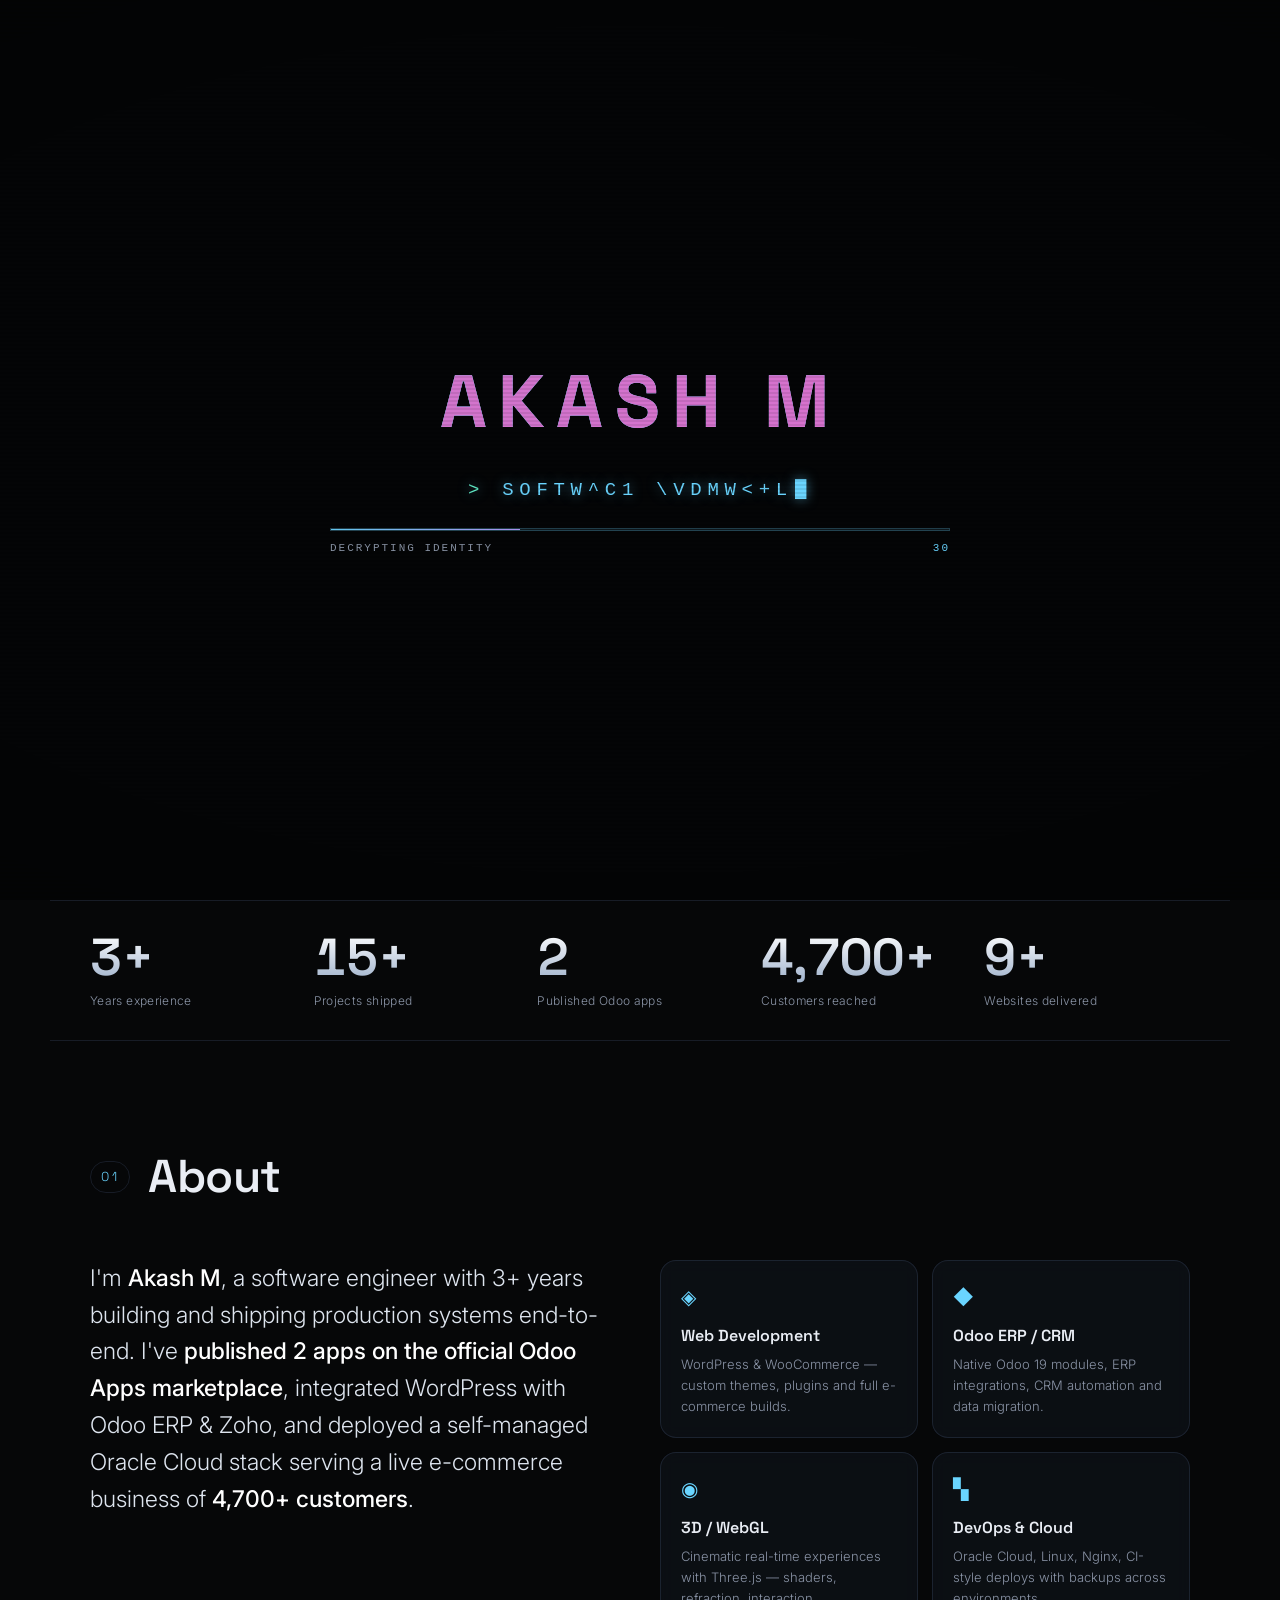
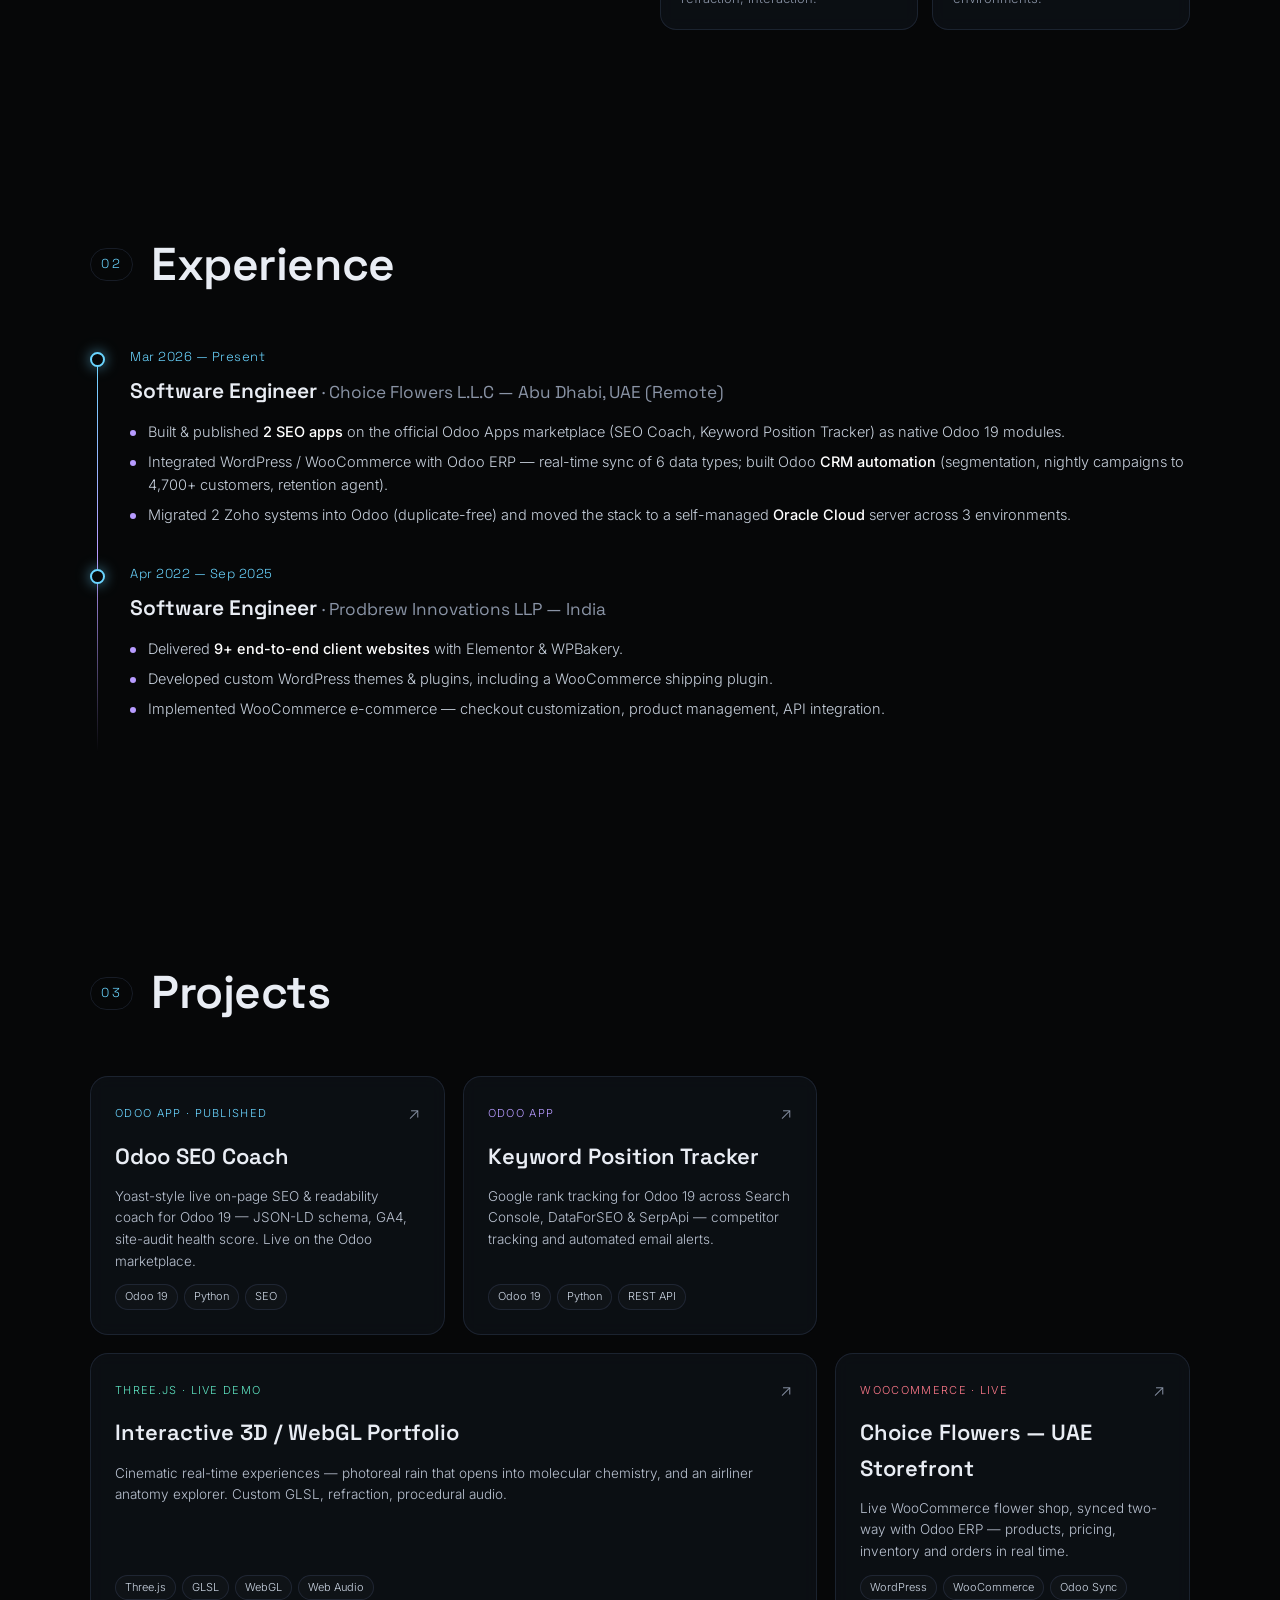
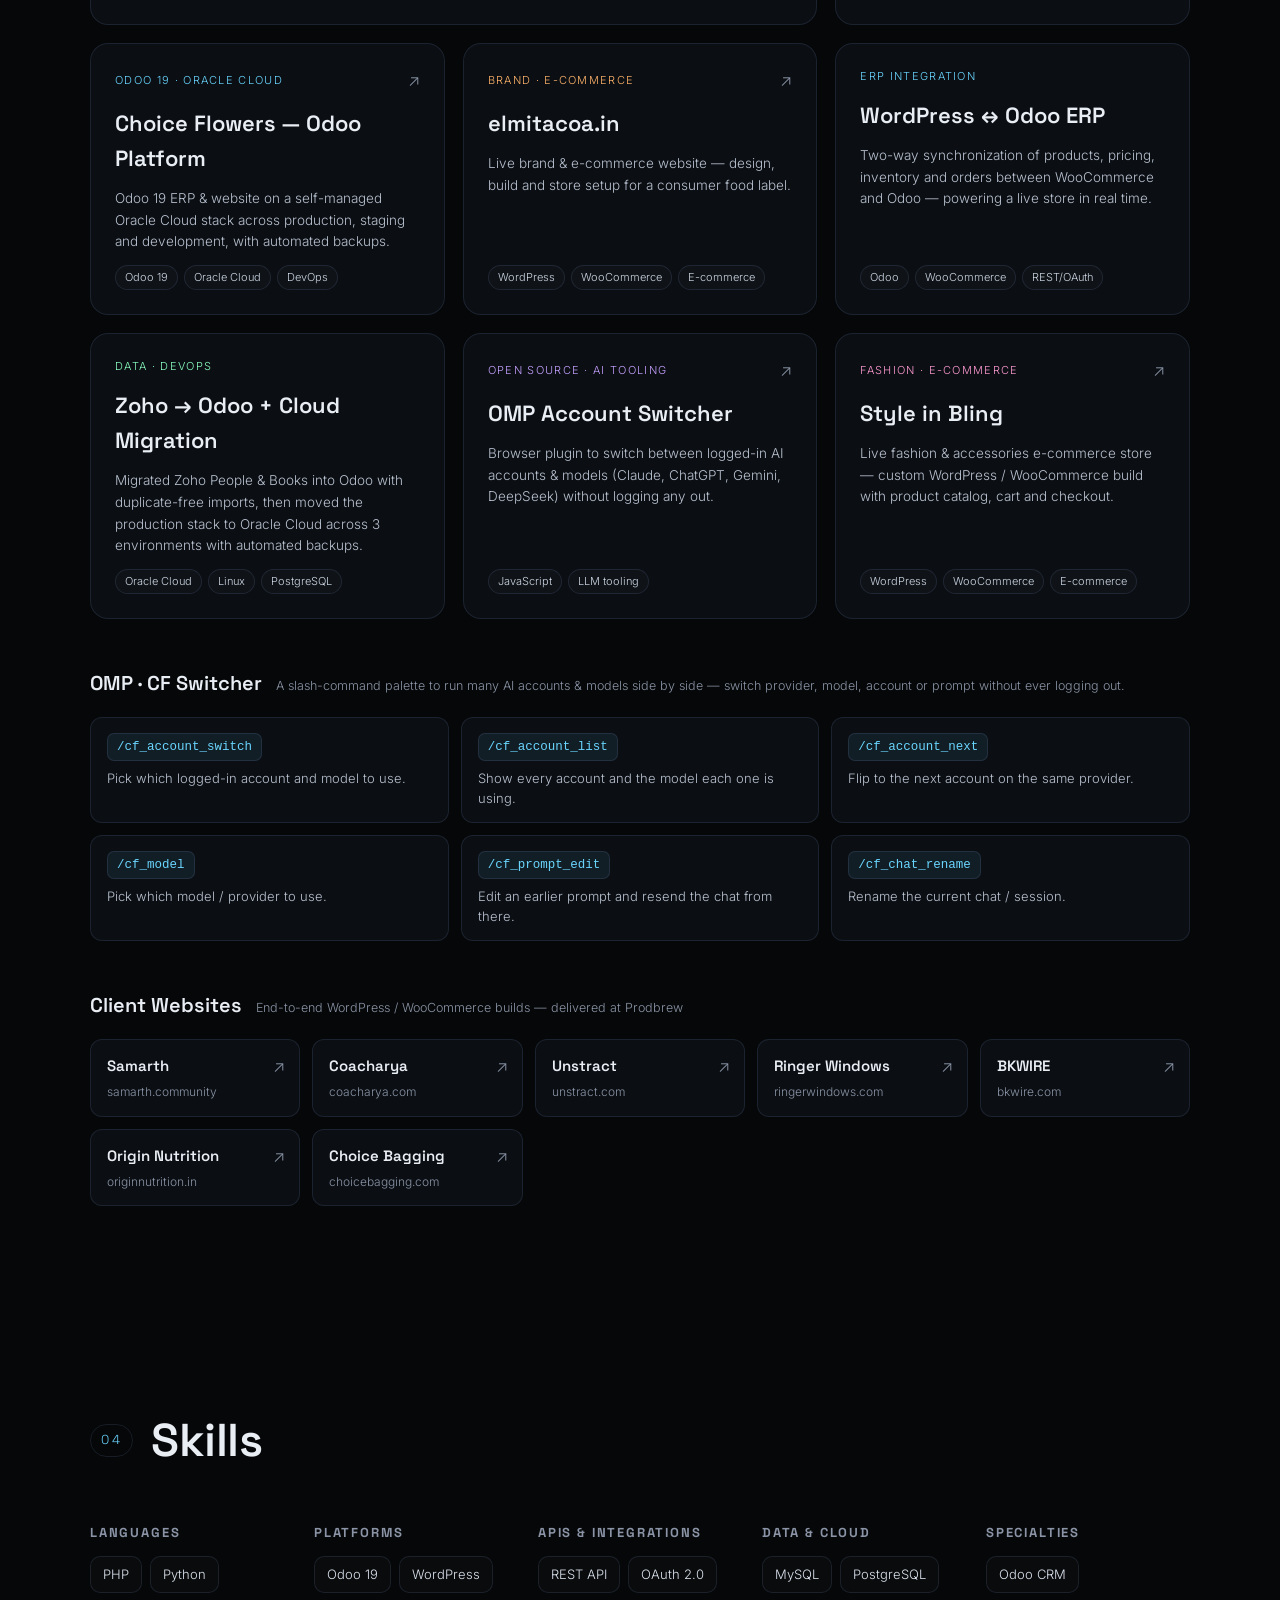
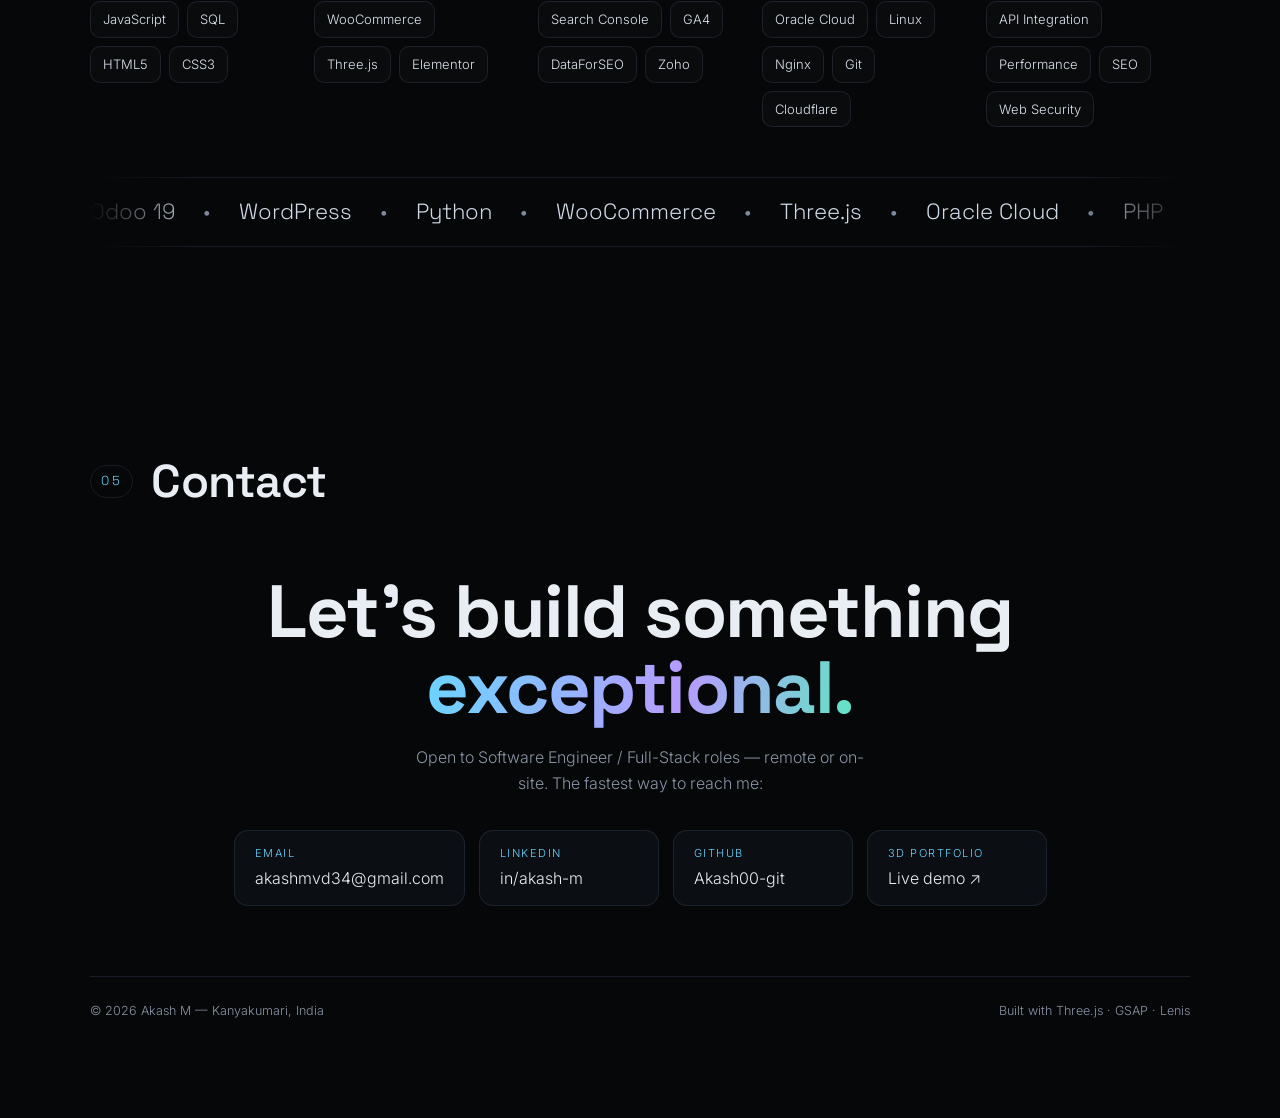
==== commit a4241fb0: "Cinematic hacker boot preloader: glitch name + decode to SOFTWARE ENGINEER + progress + procedural s" ====
--- a/index.html
+++ b/index.html
@@ -8,7 +8,7 @@
 <link rel="preconnect" href="https://fonts.googleapis.com">
 <link rel="preconnect" href="https://fonts.gstatic.com" crossorigin>
 <link href="https://fonts.googleapis.com/css2?family=Space+Grotesk:wght@400;500;600;700&family=Inter:wght@300;400;500;600&display=swap" rel="stylesheet">
-<link rel="stylesheet" href="./css/styles.css?v=5" />
+<link rel="stylesheet" href="./css/styles.css?v=6" />
 <script type="importmap">
 { "imports": { "three": "./vendor/three.module.js" } }
 </script>
@@ -22,7 +22,16 @@
   <div class="grain"></div>
 
   <!-- preloader -->
-  <div id="loader"><div class="loader-inner"><span class="loader-name">AKASH&nbsp;M</span><span class="loader-count" id="loaderPct">0</span></div></div>
+  <div id="loader">
+    <div class="boot">
+      <div class="boot-name" id="bootName" data-text="AKASH M">AKASH&nbsp;M</div>
+      <div class="boot-sub"><span class="boot-caret">&gt;</span> <span class="boot-decode" id="bootDecode">AKASH M</span><span class="boot-cur">&#9608;</span></div>
+      <div class="boot-bar"><div class="boot-fill" id="bootFill"></div></div>
+      <div class="boot-meta"><span id="bootStatus">AWAITING INPUT</span><span class="boot-pct" id="loaderPct">00</span></div>
+      <div class="boot-hint" id="bootHint">&#9654; CLICK TO INITIALIZE</div>
+    </div>
+    <div class="scanlines"></div>
+  </div>
 
   <!-- NAV -->
   <header id="nav">
@@ -249,6 +258,6 @@
   <script src="./vendor/gsap.min.js"></script>
   <script src="./vendor/ScrollTrigger.min.js"></script>
   <script src="./vendor/lenis.min.js"></script>
-  <script type="module" src="./js/main.js?v=5"></script>
+  <script type="module" src="./js/main.js?v=6"></script>
 </body>
 </html>
--- a/css/styles.css
+++ b/css/styles.css
@@ -19,11 +19,30 @@
 #progress{position:fixed;top:0;left:0;height:2px;width:0;z-index:60;background:linear-gradient(90deg,var(--c1),var(--c2));box-shadow:0 0 12px var(--c1)}
 
 /* loader */
-#loader{position:fixed;inset:0;z-index:100;background:#040506;display:grid;place-items:center;transition:opacity .8s,visibility .8s}
+#loader{position:fixed;inset:0;z-index:100;background:#040506;display:grid;place-items:center;overflow:hidden;cursor:pointer;transition:opacity .8s,visibility .8s}
 #loader.done{opacity:0;visibility:hidden}
-.loader-inner{display:flex;align-items:baseline;gap:18px;font-family:var(--ff-d)}
-.loader-name{font-size:clamp(28px,6vw,64px);font-weight:700;letter-spacing:.14em;background:linear-gradient(100deg,var(--c1),var(--c2));-webkit-background-clip:text;background-clip:text;color:transparent}
-.loader-count{font-size:14px;color:var(--muted);font-variant-numeric:tabular-nums}
+.boot{position:relative;z-index:2;width:min(620px,86vw);text-align:center}
+.boot-name{position:relative;display:inline-block;font-family:var(--ff-d);font-size:clamp(34px,8vw,74px);font-weight:700;letter-spacing:.16em;background:linear-gradient(100deg,var(--c1),var(--c2));-webkit-background-clip:text;background-clip:text;color:transparent}
+.boot-name::before,.boot-name::after{content:attr(data-text);position:absolute;left:0;top:0;width:100%;letter-spacing:.16em;pointer-events:none;opacity:0}
+#loader.booting .boot-name{animation:bootflick .11s steps(2) infinite}
+#loader.booting .boot-name::before{color:#6ad5ff;opacity:.8;animation:gl1 .8s steps(2) infinite alternate}
+#loader.booting .boot-name::after{color:#ff4db8;opacity:.7;animation:gl2 1s steps(2) infinite alternate}
+@keyframes bootflick{0%,100%{opacity:1}50%{opacity:.78}}
+@keyframes gl1{0%{clip-path:inset(0 0 82% 0);transform:translate(-3px,-1px)}30%{clip-path:inset(40% 0 35% 0);transform:translate(2px,1px)}60%{clip-path:inset(12% 0 70% 0);transform:translate(3px,-1px)}100%{clip-path:inset(68% 0 6% 0);transform:translate(-2px,0)}}
+@keyframes gl2{0%{clip-path:inset(22% 0 55% 0);transform:translate(3px,1px)}35%{clip-path:inset(58% 0 18% 0);transform:translate(-3px,0)}70%{clip-path:inset(6% 0 78% 0);transform:translate(1px,-1px)}100%{clip-path:inset(36% 0 44% 0);transform:translate(2px,0)}}
+.boot-sub{margin-top:14px;font-family:ui-monospace,SFMono-Regular,Menlo,Consolas,monospace;font-size:clamp(13px,2.5vw,19px);letter-spacing:.3em;color:var(--c1);text-shadow:0 0 12px rgba(106,213,255,.5);min-height:1.5em;white-space:nowrap}
+.boot-caret{color:var(--c3)}
+.boot-cur{margin-left:2px;animation:bcur 1s steps(1) infinite}
+@keyframes bcur{50%{opacity:0}}
+.boot-bar{margin:22px auto 0;height:3px;width:100%;background:rgba(106,213,255,.1);border:1px solid rgba(106,213,255,.22);position:relative;overflow:hidden}
+.boot-fill{position:absolute;inset:0 100% 0 0;background:linear-gradient(90deg,var(--c1),var(--c2));box-shadow:0 0 14px var(--c1);transition:right .07s linear}
+.boot-meta{display:flex;justify-content:space-between;margin-top:9px;font-family:ui-monospace,Menlo,monospace;font-size:11px;letter-spacing:.18em;color:var(--muted)}
+.boot-pct{color:var(--c1);font-variant-numeric:tabular-nums}
+.boot-hint{margin-top:26px;font-family:ui-monospace,Menlo,monospace;font-size:11px;letter-spacing:.22em;color:var(--muted);animation:bpulse 1.4s ease-in-out infinite}
+#loader.booting .boot-hint{display:none}
+@keyframes bpulse{0%,100%{opacity:.35}50%{opacity:1}}
+.scanlines{position:absolute;inset:0;z-index:3;pointer-events:none;opacity:.6;background:repeating-linear-gradient(0deg,rgba(0,0,0,0) 0,rgba(0,0,0,0) 2px,rgba(0,0,0,.28) 3px,rgba(0,0,0,0) 4px)}
+.scanlines::after{content:"";position:absolute;inset:0;background:radial-gradient(130% 90% at 50% 50%,transparent 52%,rgba(0,0,0,.7))}
 
 /* nav */
 #nav{position:fixed;top:0;left:0;right:0;z-index:50;display:flex;align-items:center;justify-content:space-between;
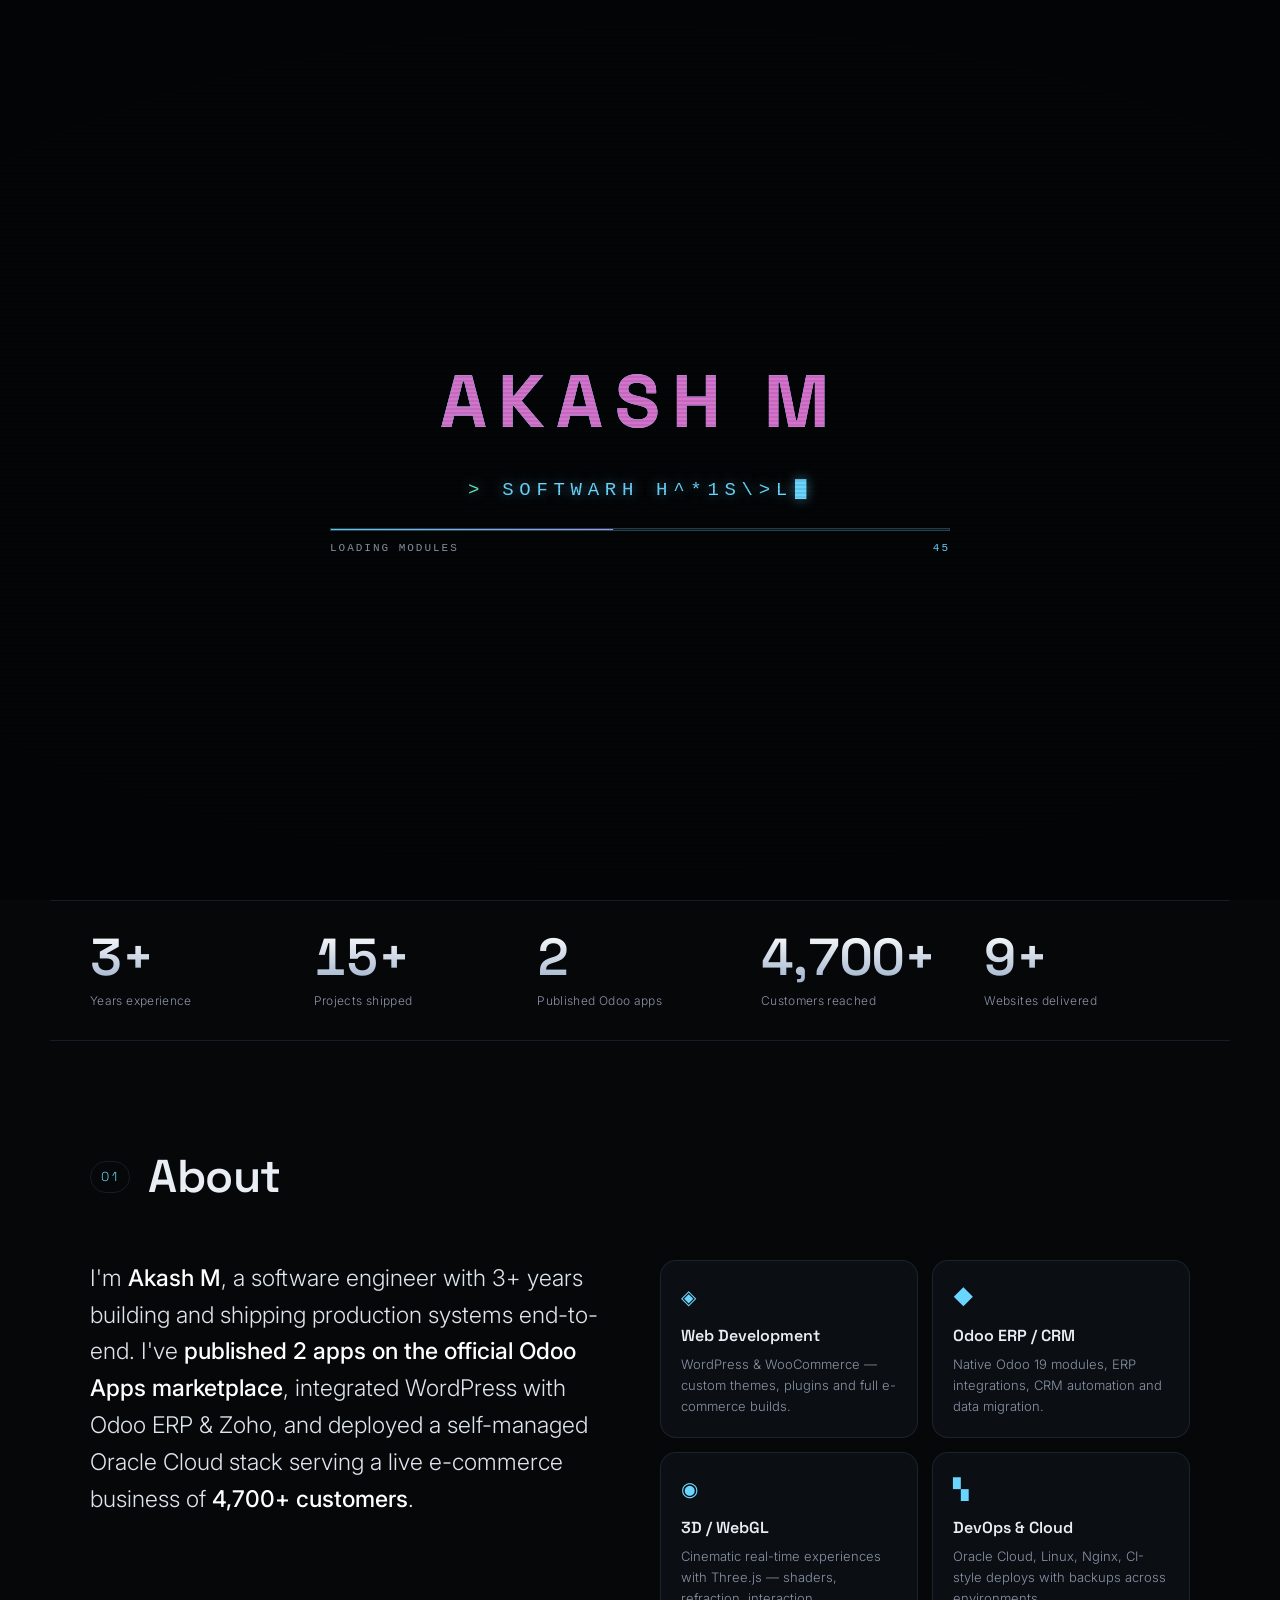
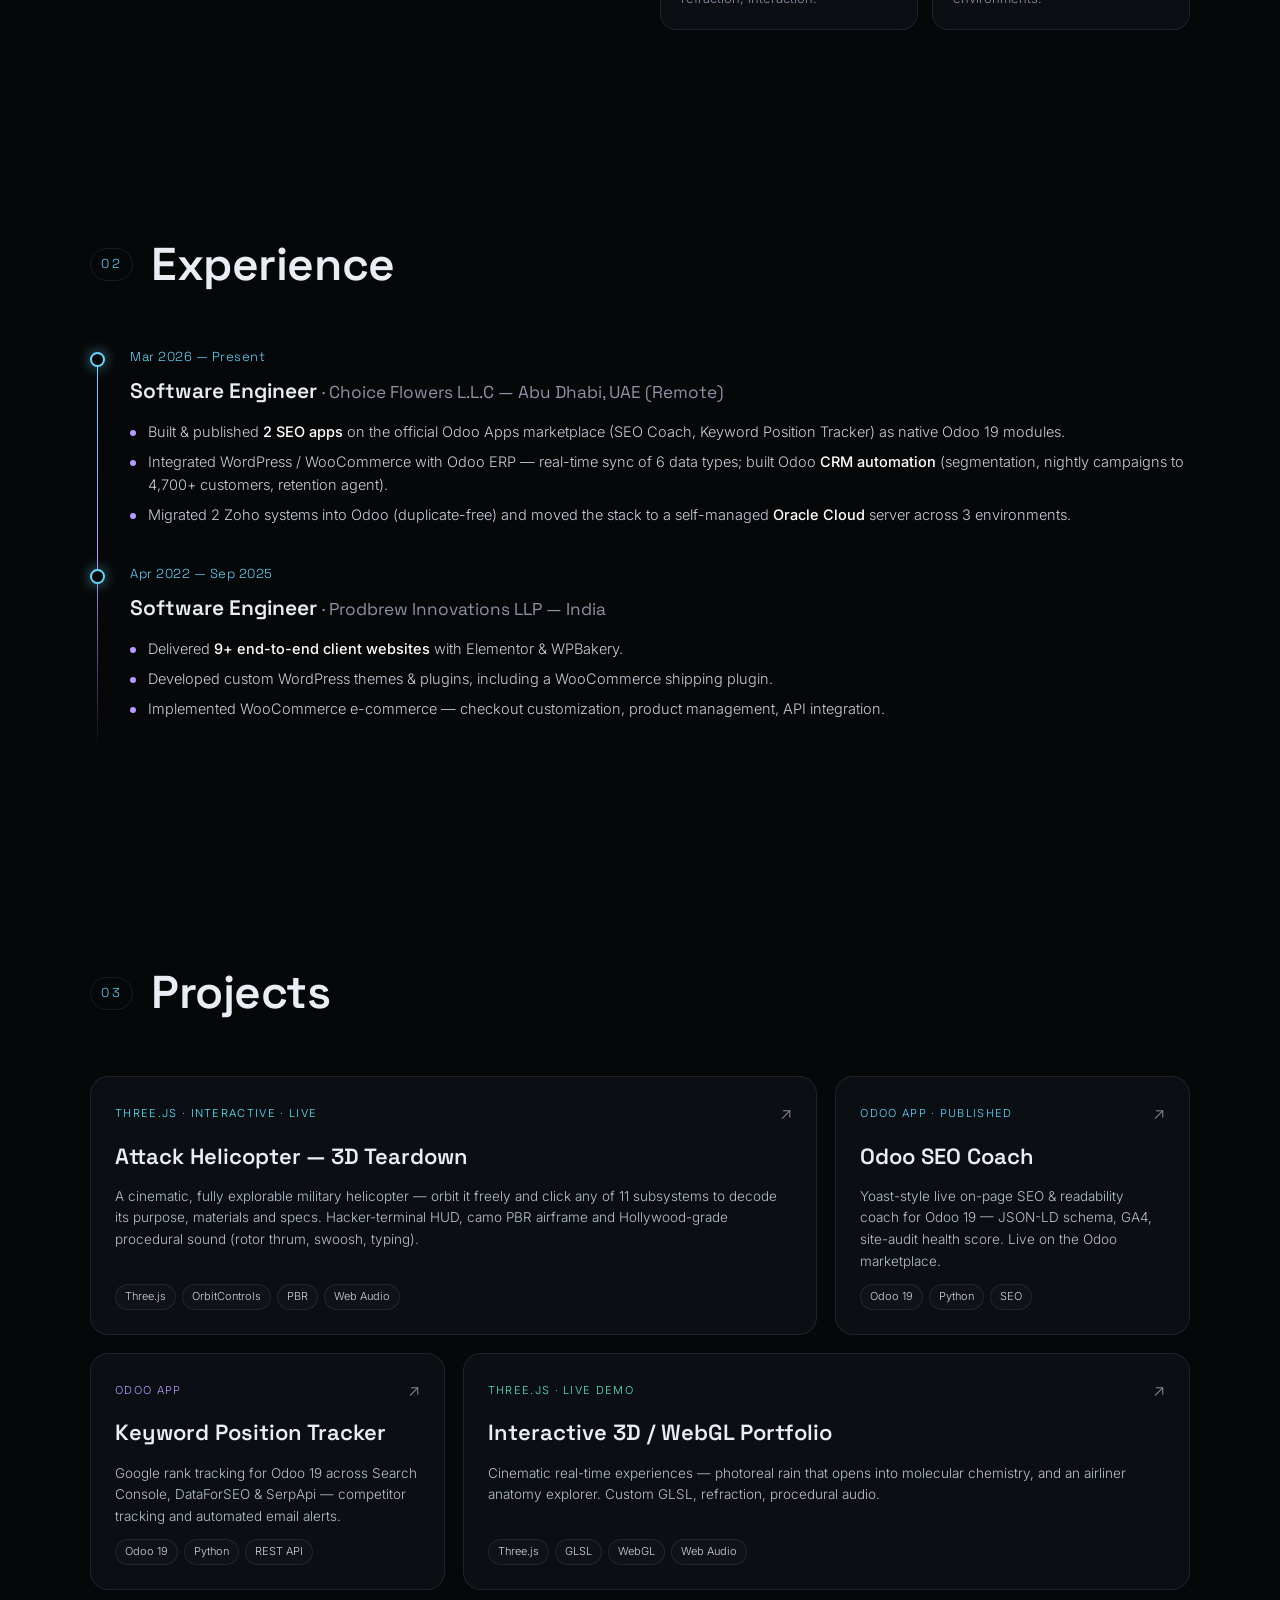
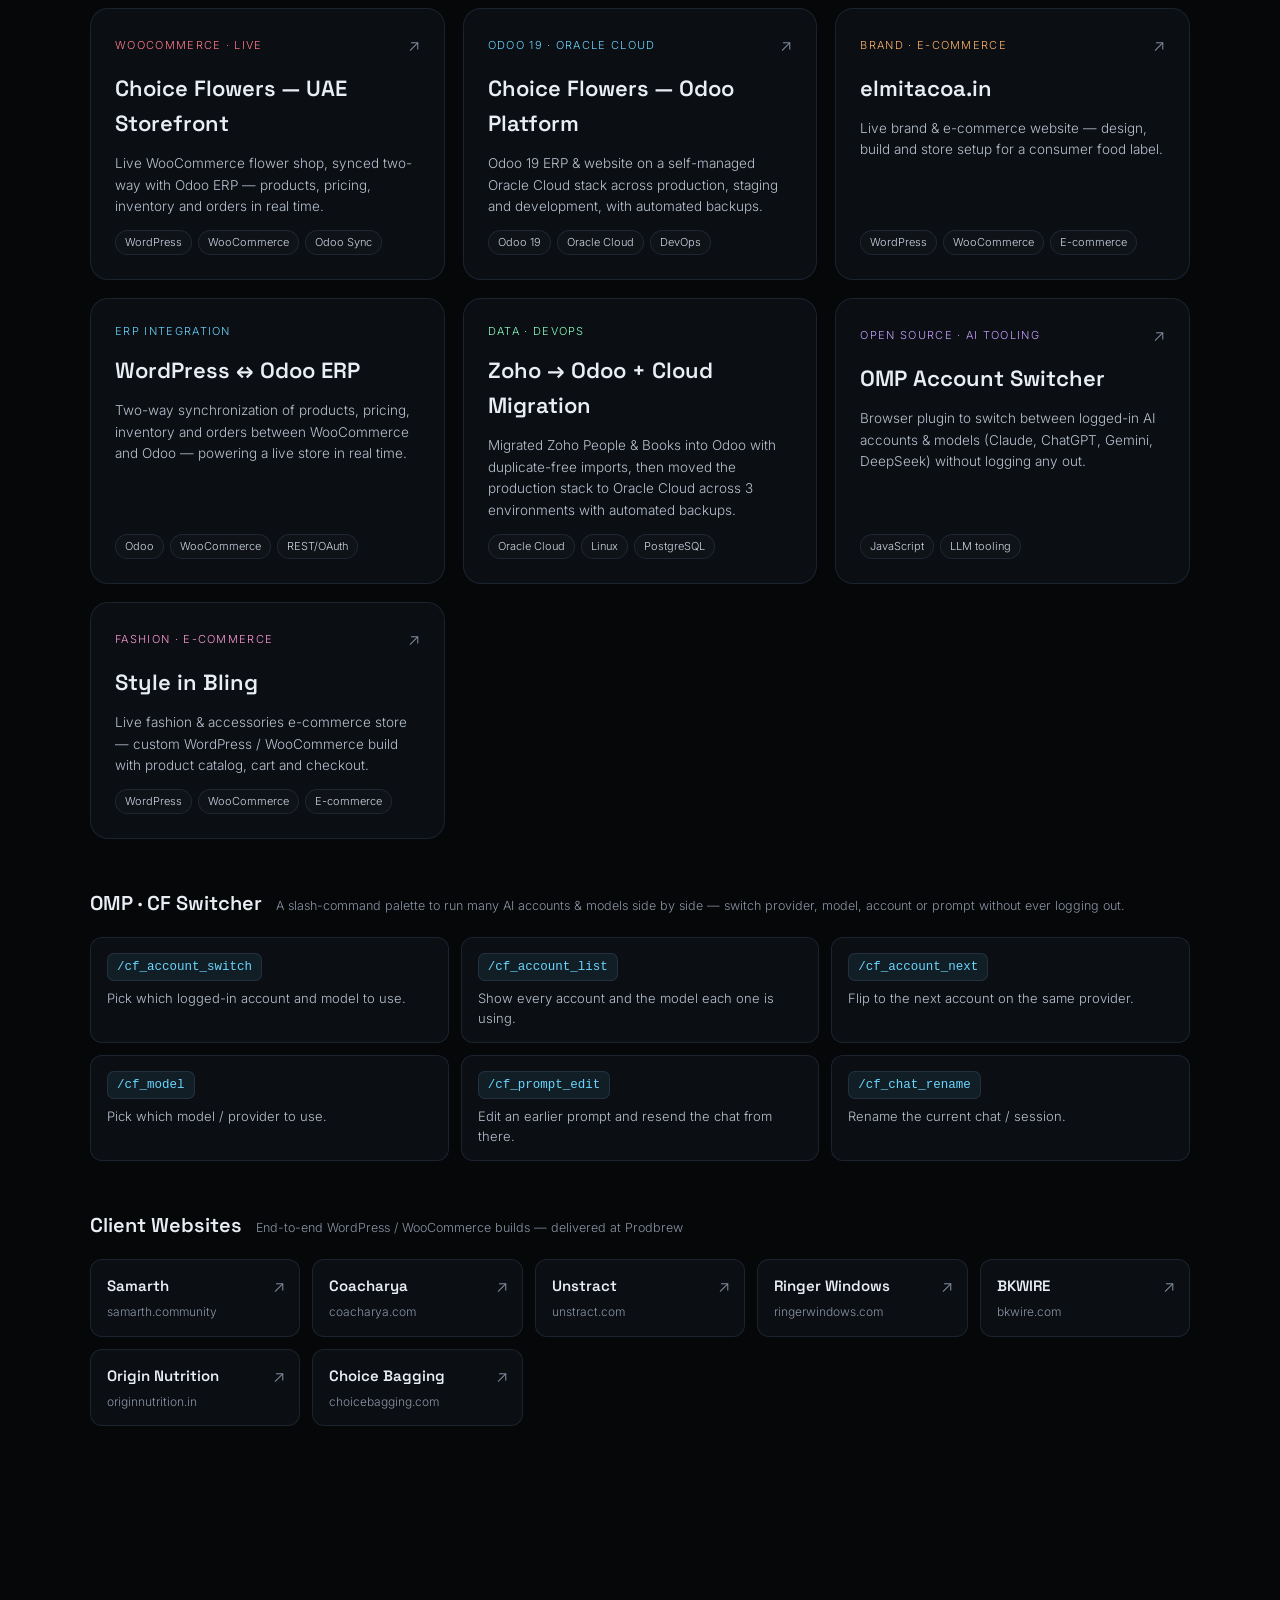
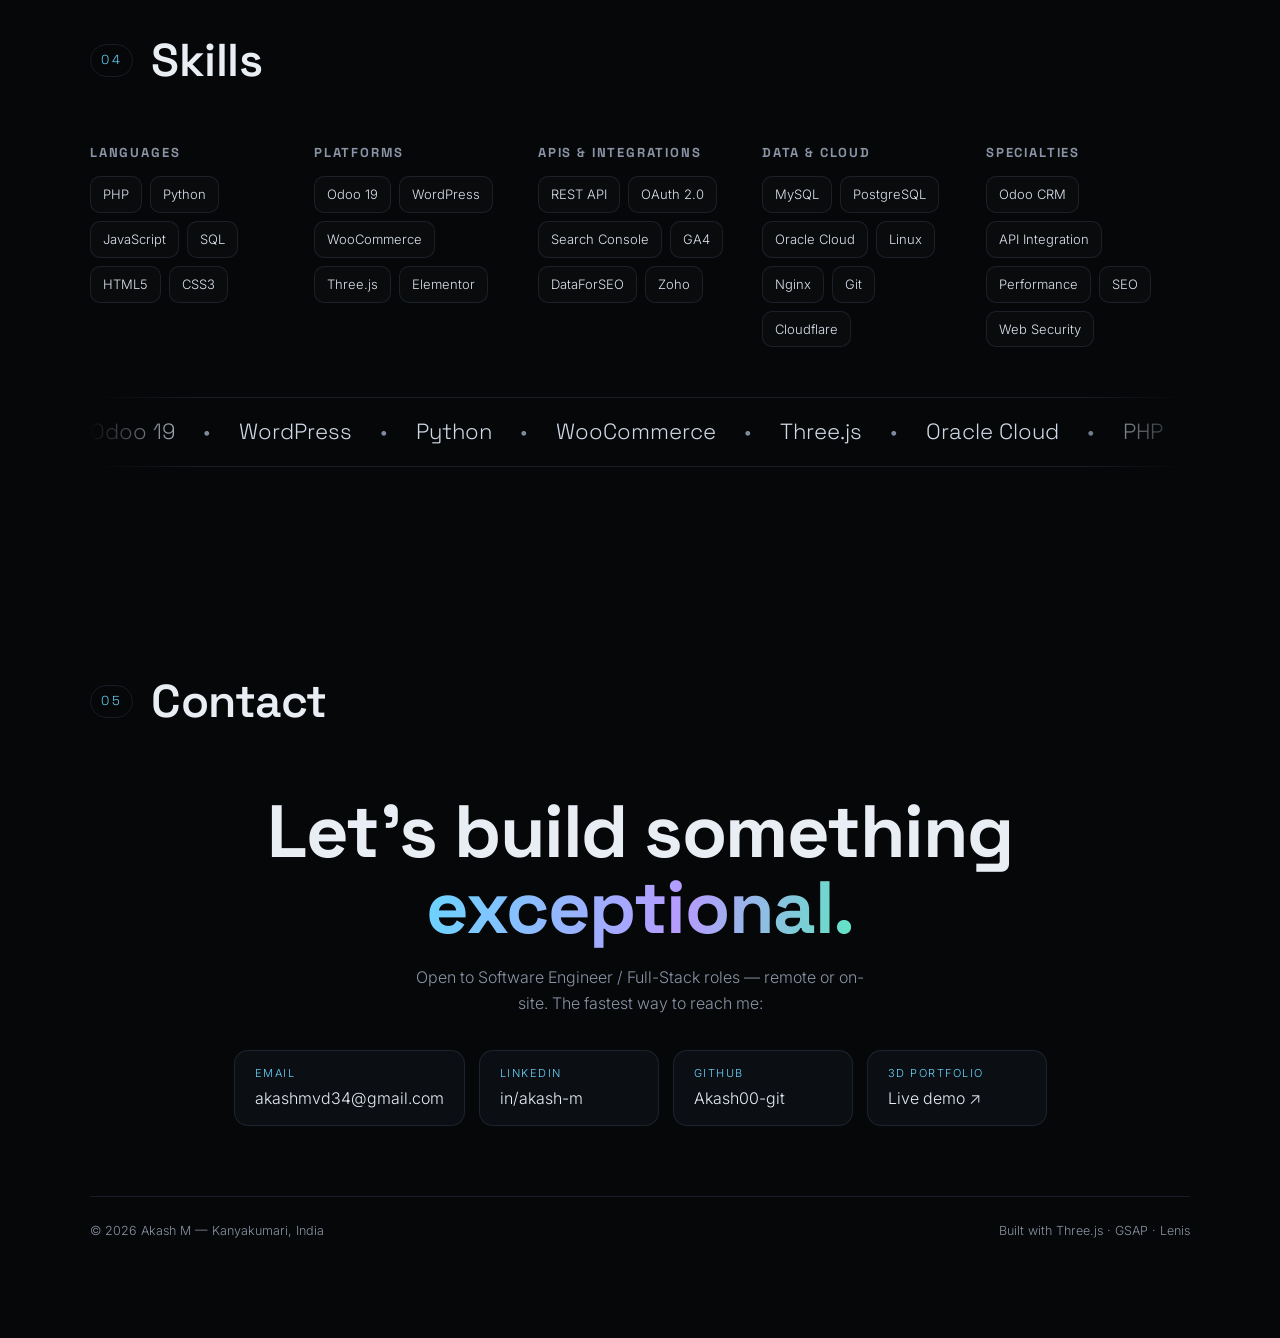
==== commit 0debf8fa: "Replace flight with cinematic interactive attack-helicopter teardown (/helicopter) + portfolio card" ====
--- a/index.html
+++ b/index.html
@@ -138,6 +138,12 @@
     <section id="projects" class="section">
       <div class="sec-head reveal"><span class="sec-no">03</span><h2>Projects</h2></div>
       <div class="cards">
+        <a class="card tilt reveal feat" style="--a:#5fe6ff;--b:#7dff9b" href="./helicopter/">
+          <div class="card-top"><span class="kick">Three.js · Interactive · Live</span><span class="arr">↗</span></div>
+          <h3>Attack Helicopter — 3D Teardown</h3>
+          <p>A cinematic, fully explorable military helicopter — orbit it freely and click any of 11 subsystems to decode its purpose, materials and specs. Hacker-terminal HUD, camo PBR airframe and Hollywood-grade procedural sound (rotor thrum, swoosh, typing).</p>
+          <div class="tags"><span>Three.js</span><span>OrbitControls</span><span>PBR</span><span>Web Audio</span></div>
+        </a>
         <a class="card tilt reveal" style="--a:#6ad5ff;--b:#4a7bff" href="https://apps.odoo.com/apps/modules/19.0/cf_seo_coach" target="_blank">
           <div class="card-top"><span class="kick">Odoo App · Published</span><span class="arr">↗</span></div>
           <h3>Odoo SEO Coach</h3>
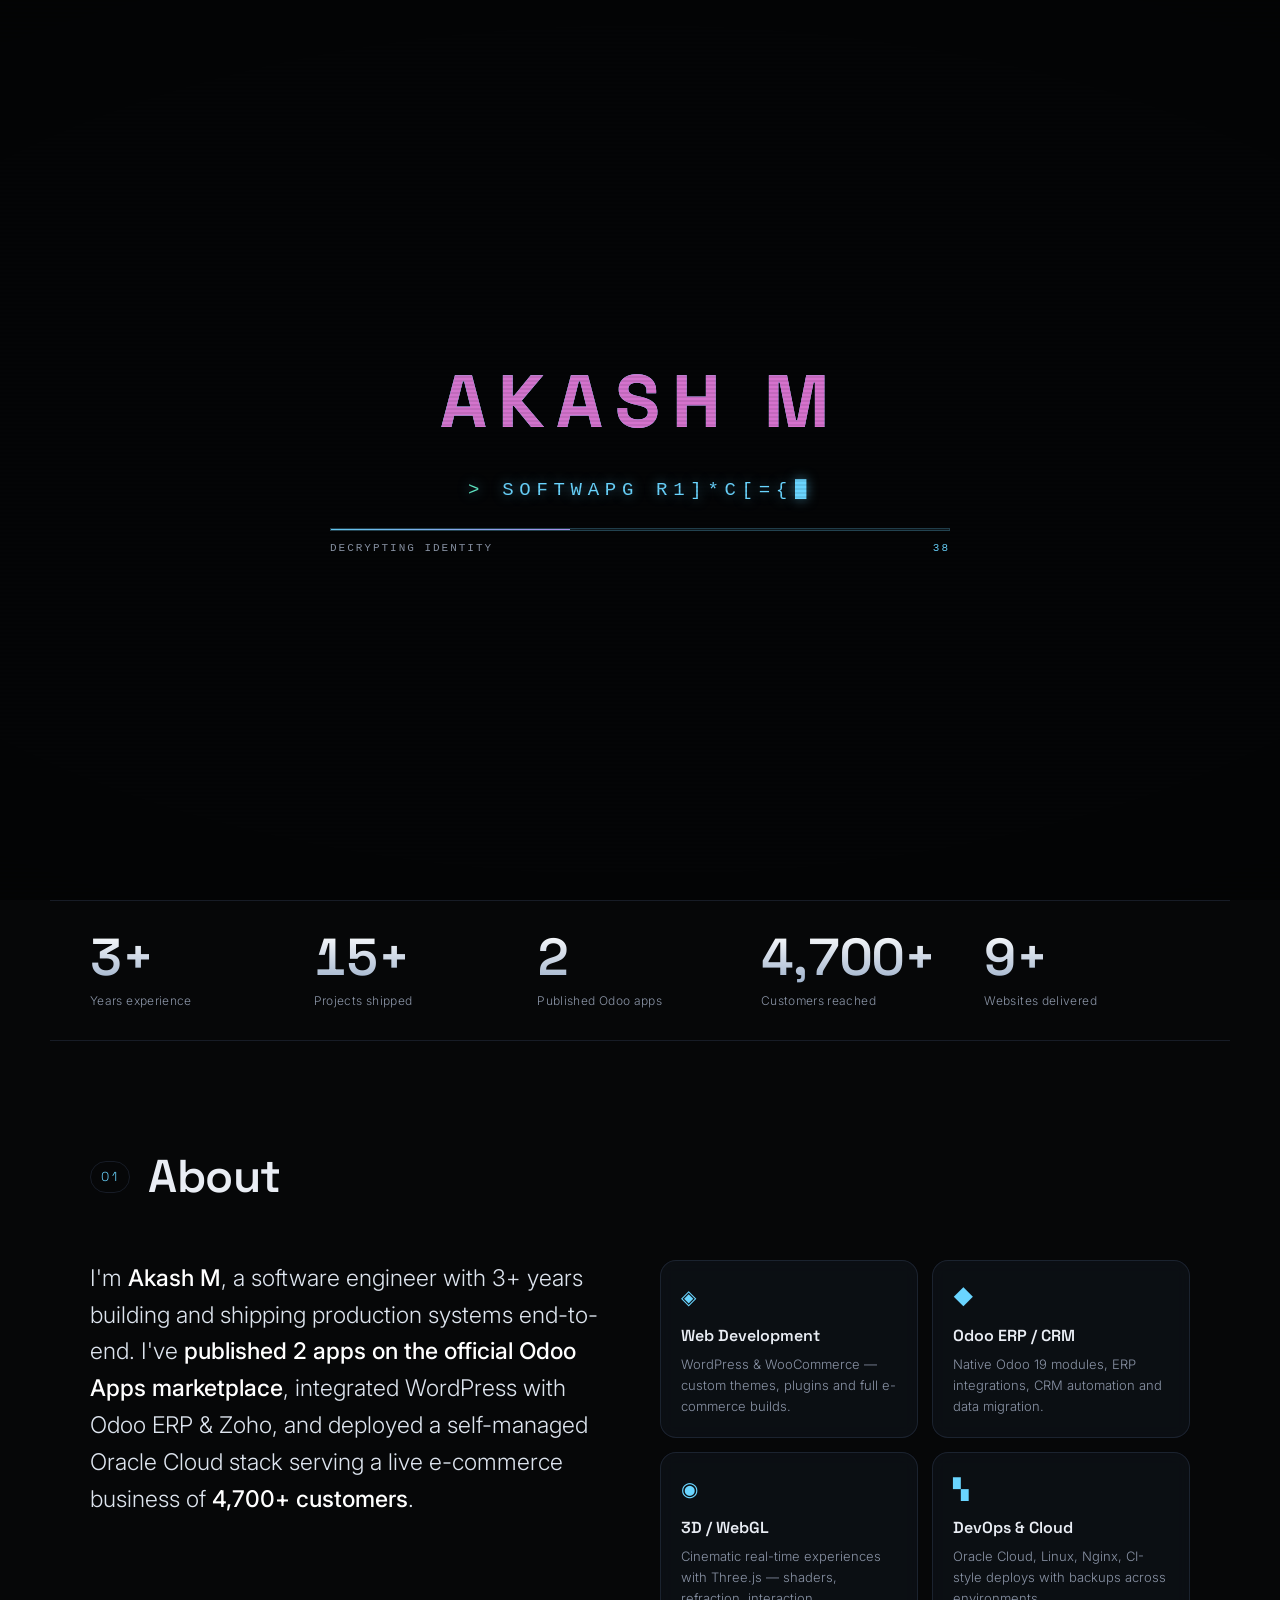
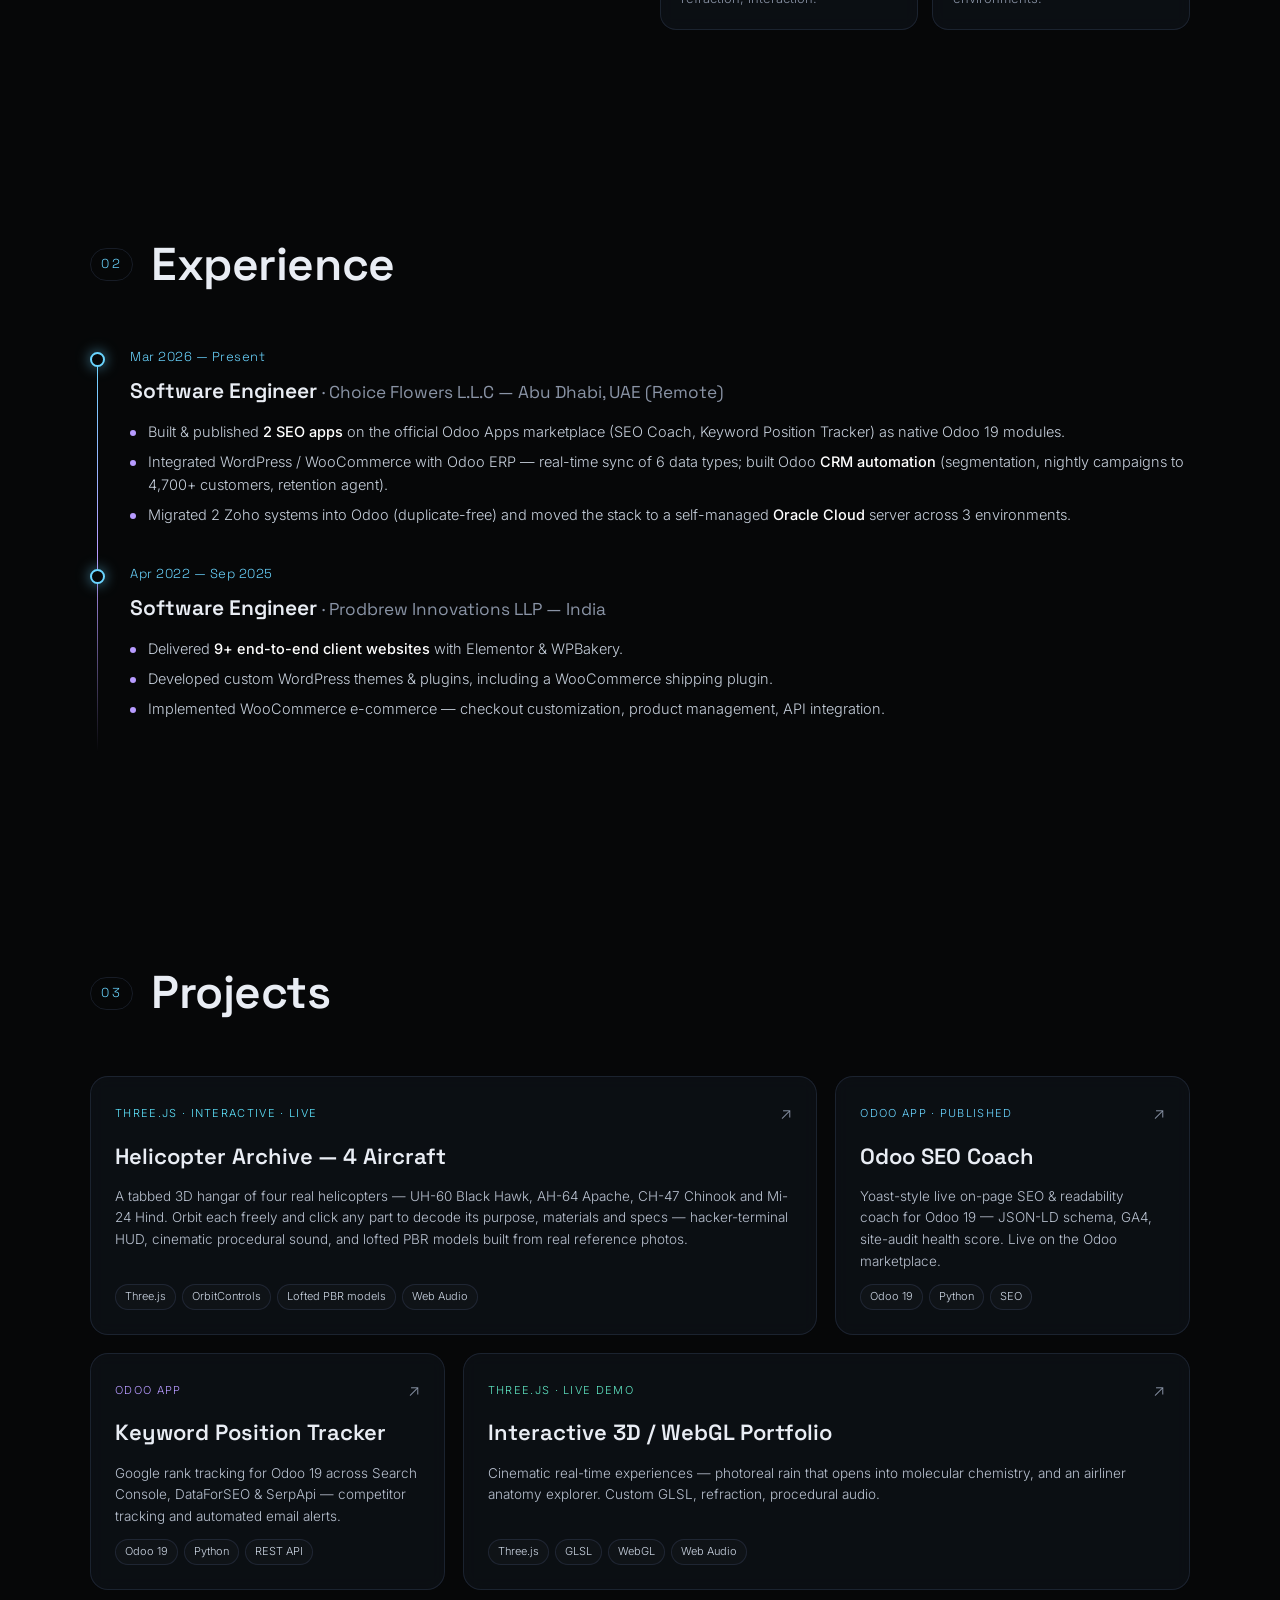
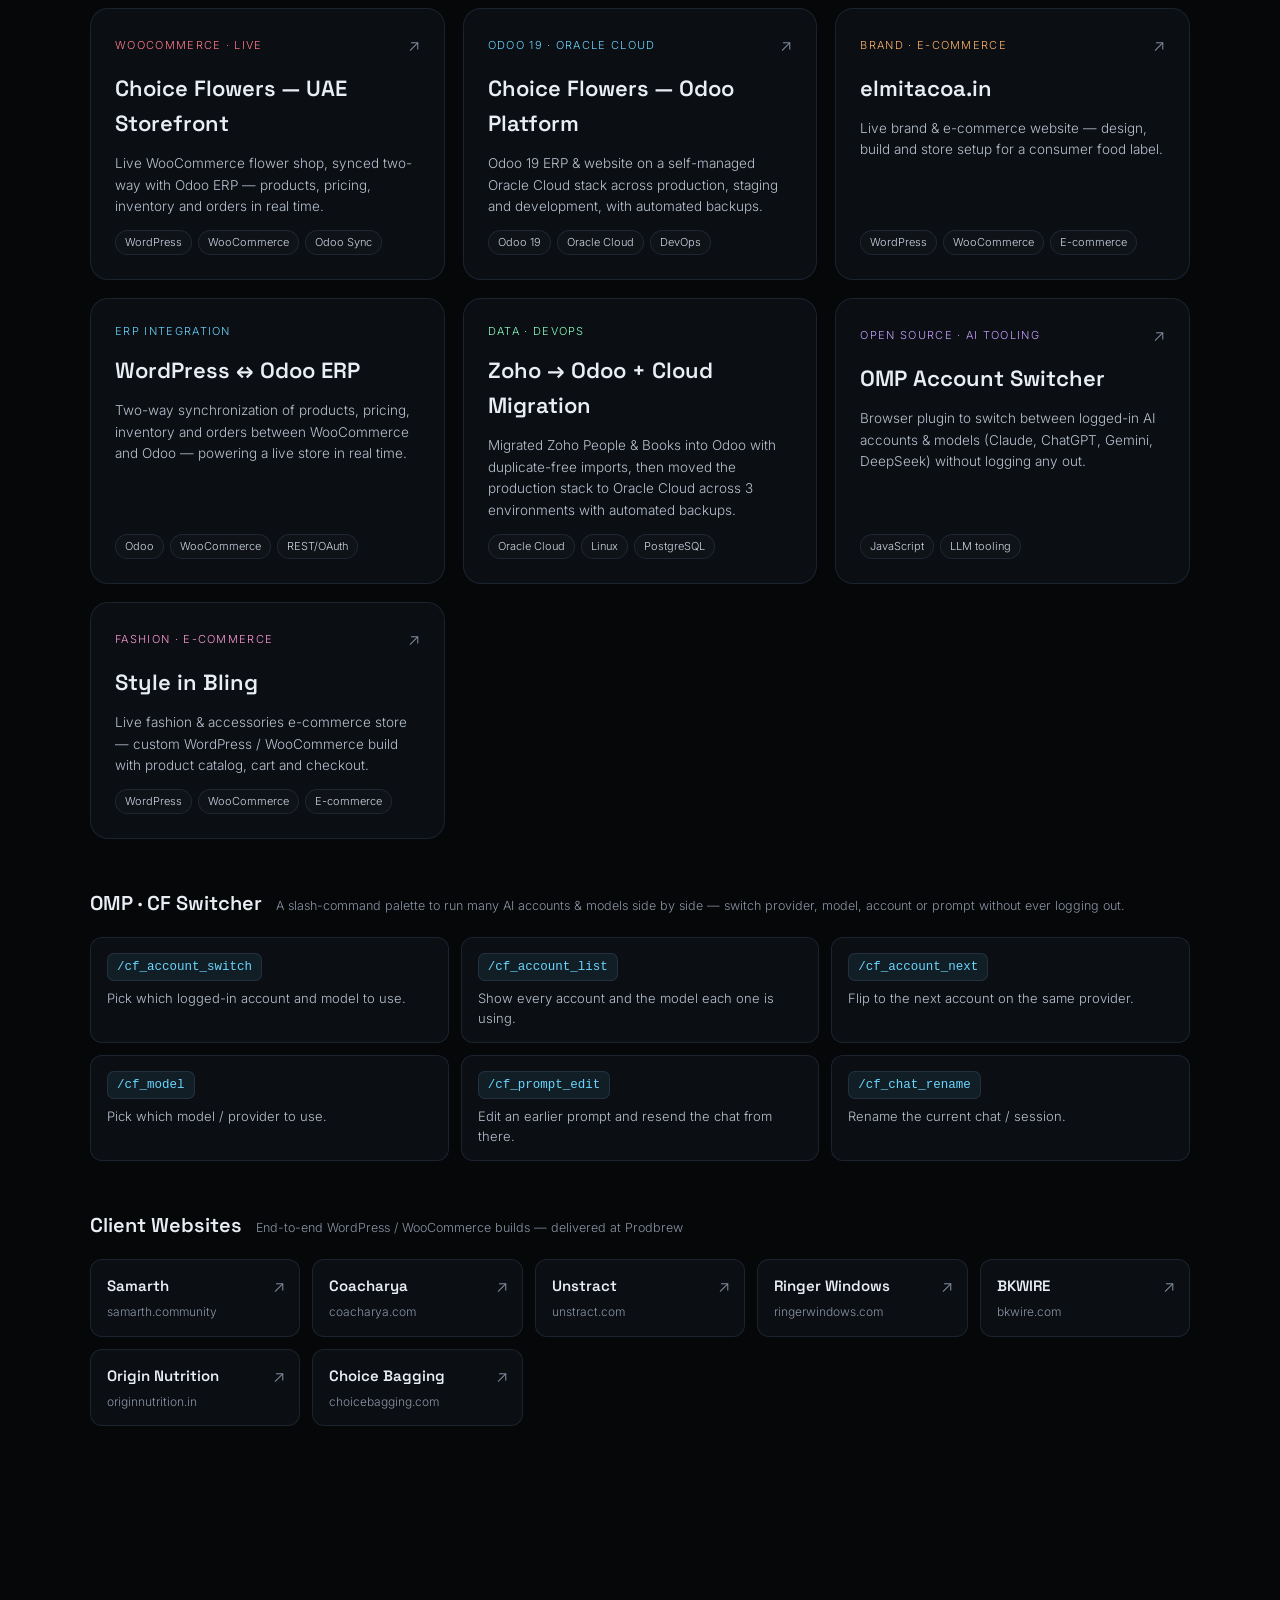
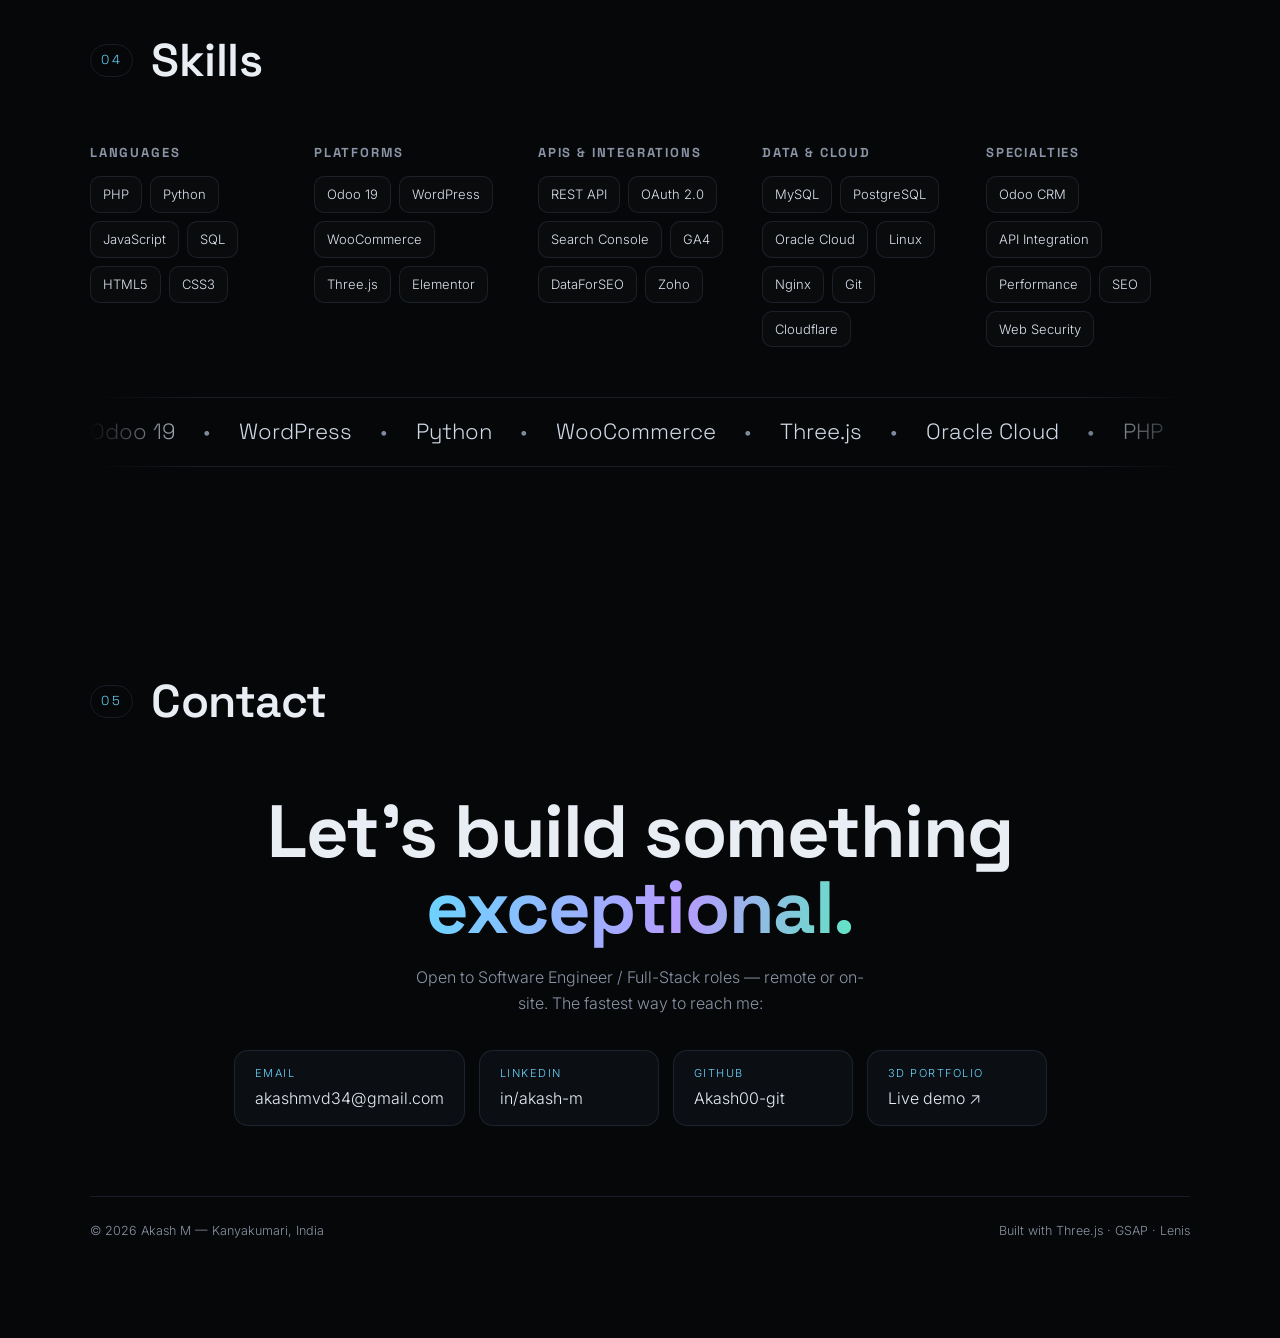
==== commit 0564a519: "Helicopter: tabbed multi-aircraft viewer (Black Hawk, Apache, Chinook, Hind) with lofted detailed mo" ====
--- a/index.html
+++ b/index.html
@@ -140,9 +140,9 @@
       <div class="cards">
         <a class="card tilt reveal feat" style="--a:#5fe6ff;--b:#7dff9b" href="./helicopter/">
           <div class="card-top"><span class="kick">Three.js · Interactive · Live</span><span class="arr">↗</span></div>
-          <h3>Attack Helicopter — 3D Teardown</h3>
-          <p>A cinematic, fully explorable military helicopter — orbit it freely and click any of 11 subsystems to decode its purpose, materials and specs. Hacker-terminal HUD, camo PBR airframe and Hollywood-grade procedural sound (rotor thrum, swoosh, typing).</p>
-          <div class="tags"><span>Three.js</span><span>OrbitControls</span><span>PBR</span><span>Web Audio</span></div>
+          <h3>Helicopter Archive — 4 Aircraft</h3>
+          <p>A tabbed 3D hangar of four real helicopters — UH-60 Black Hawk, AH-64 Apache, CH-47 Chinook and Mi-24 Hind. Orbit each freely and click any part to decode its purpose, materials and specs — hacker-terminal HUD, cinematic procedural sound, and lofted PBR models built from real reference photos.</p>
+          <div class="tags"><span>Three.js</span><span>OrbitControls</span><span>Lofted PBR models</span><span>Web Audio</span></div>
         </a>
         <a class="card tilt reveal" style="--a:#6ad5ff;--b:#4a7bff" href="https://apps.odoo.com/apps/modules/19.0/cf_seo_coach" target="_blank">
           <div class="card-top"><span class="kick">Odoo App · Published</span><span class="arr">↗</span></div>
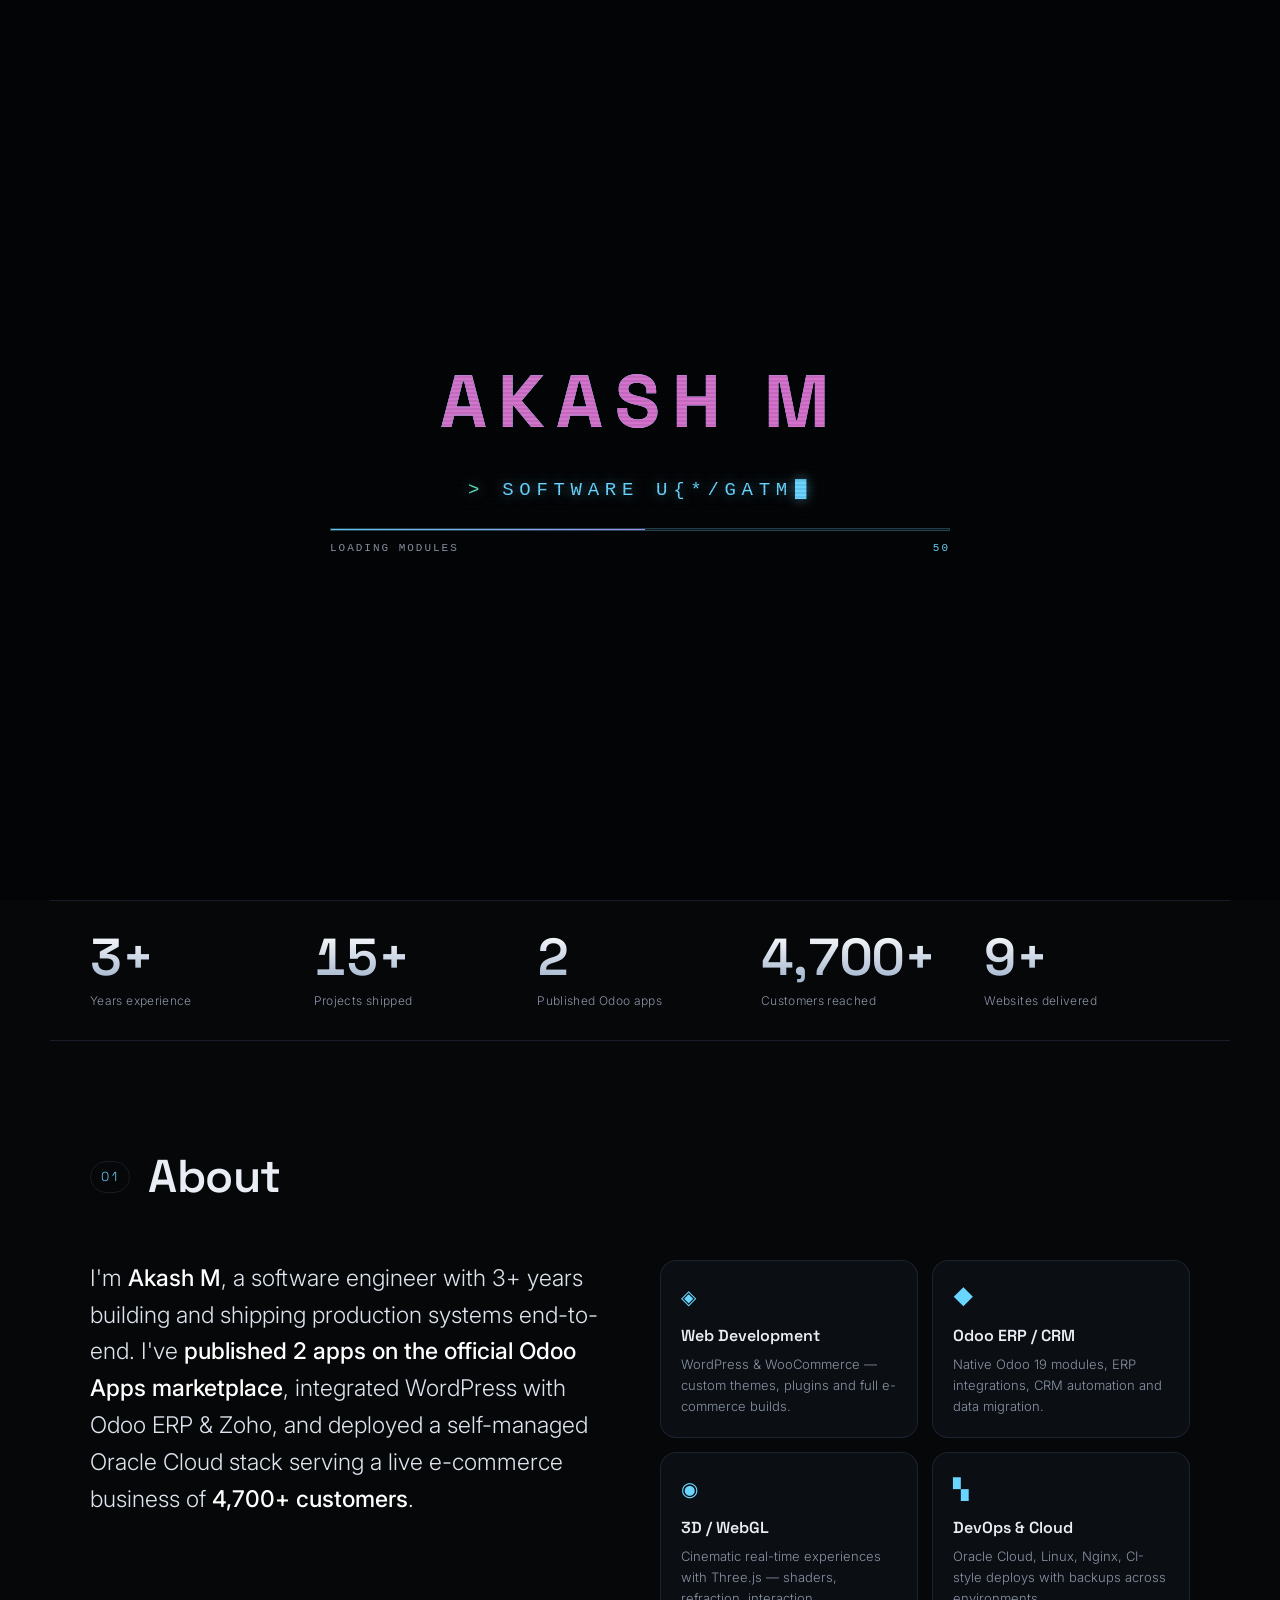
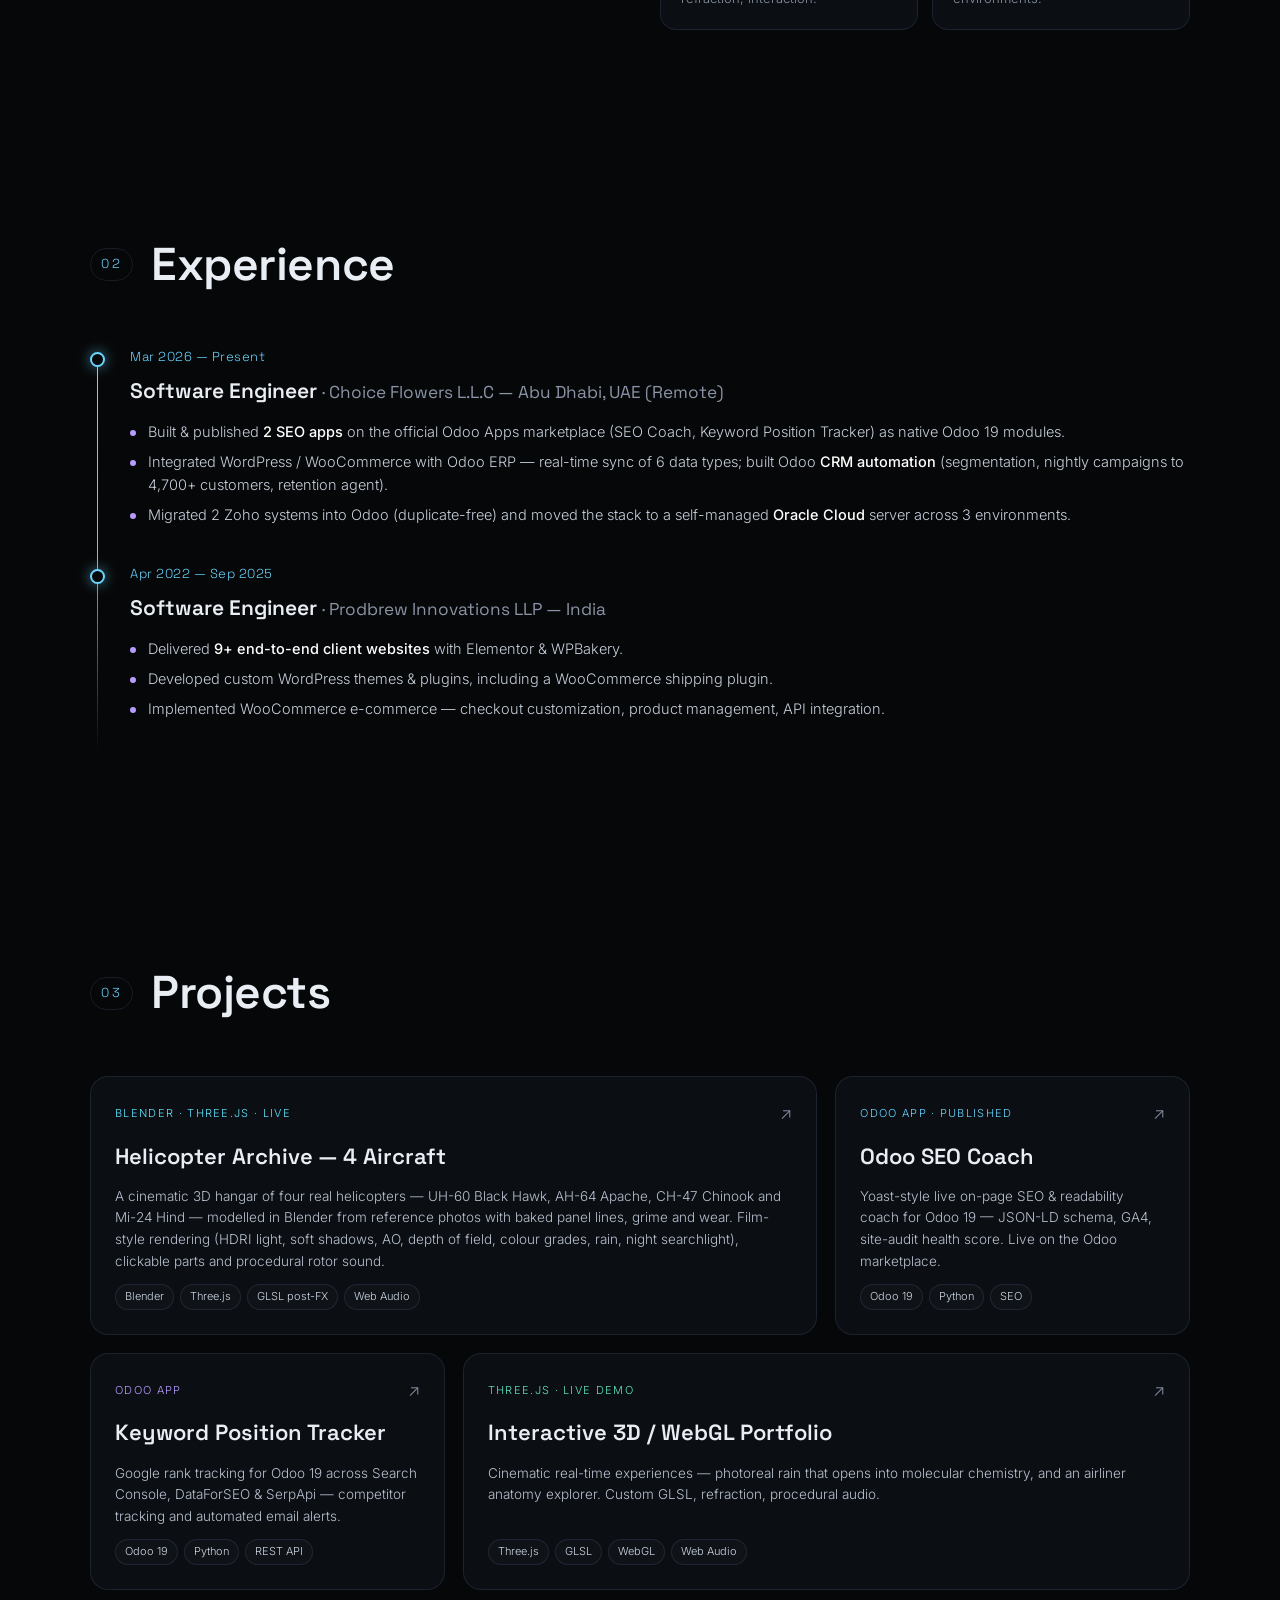
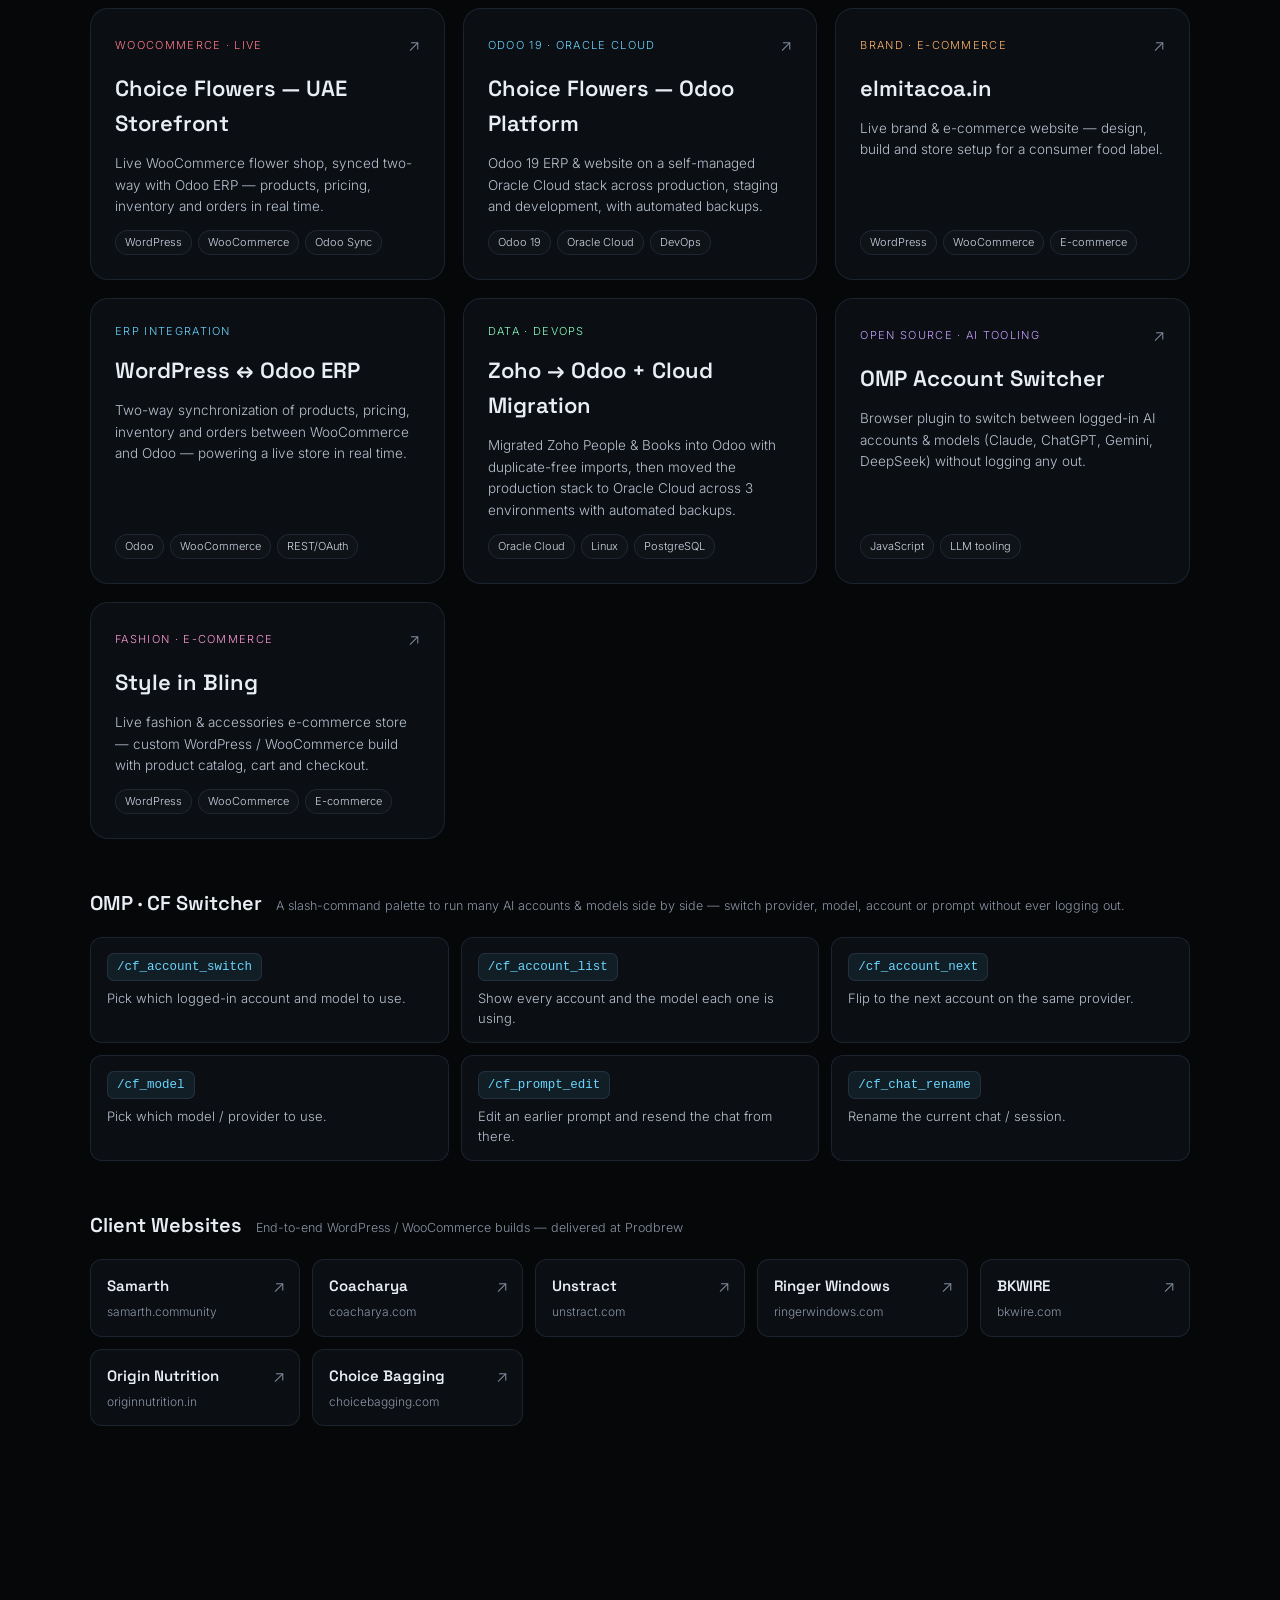
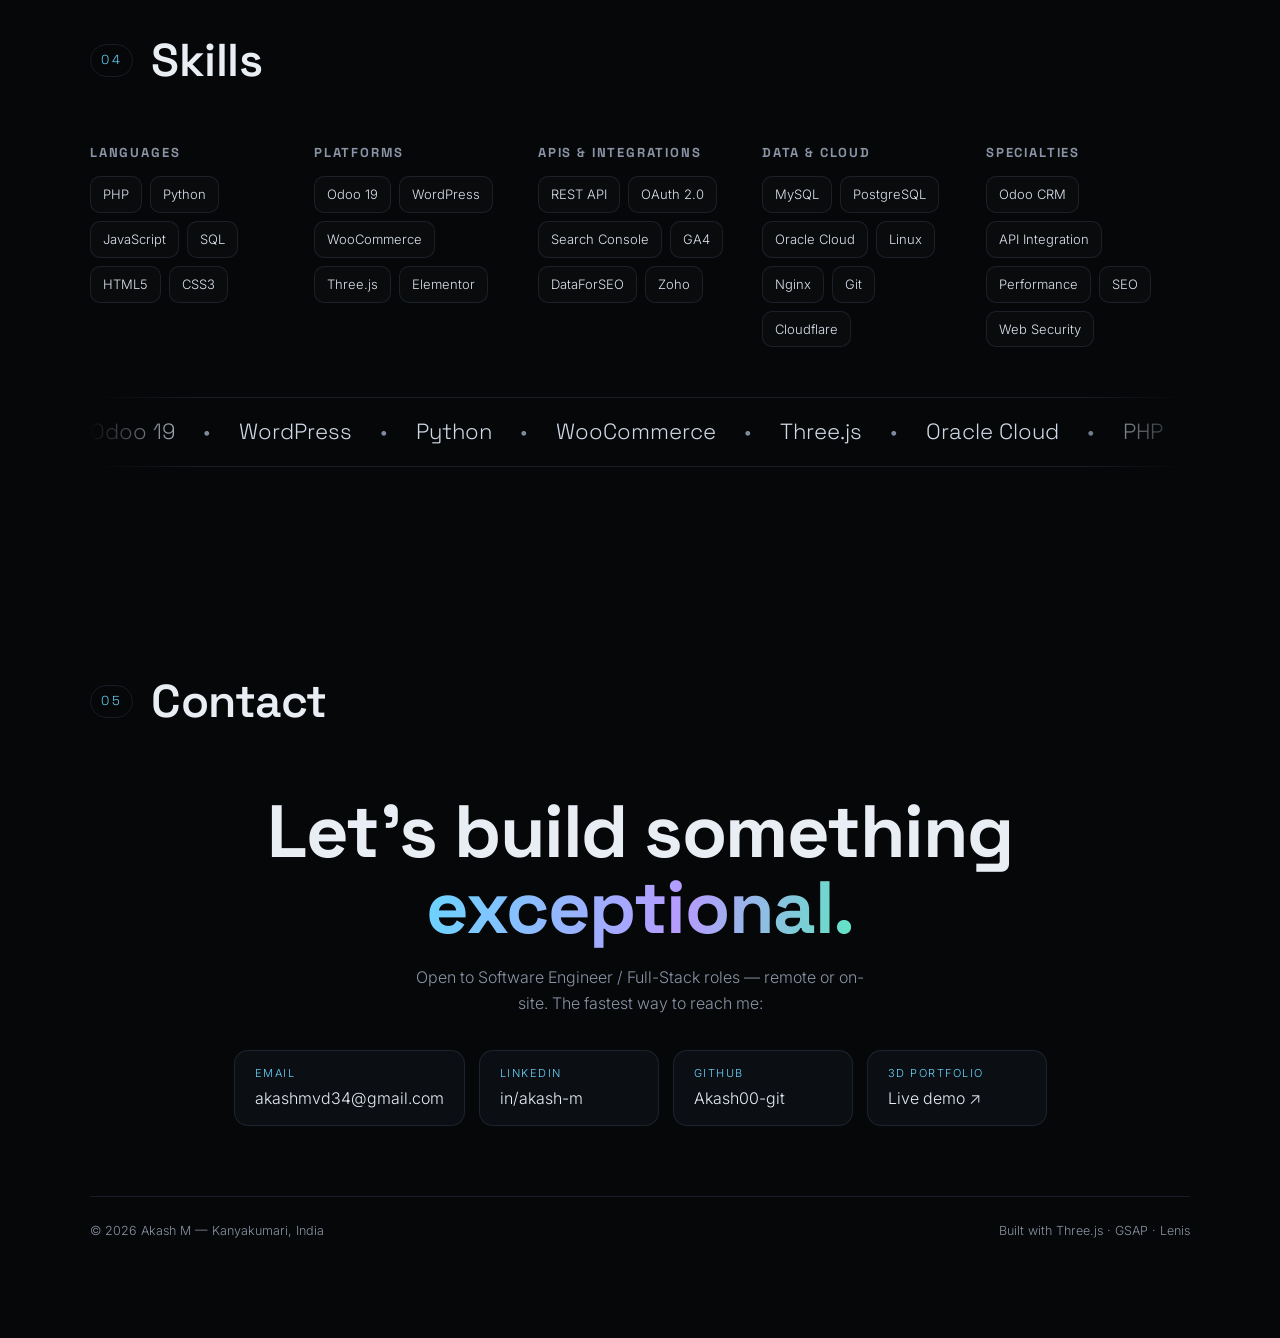
==== commit 775f48ad: "Helicopter archive: Blender-built GLB aircraft + cinematic renderer (HDRI, GTAO, DOF, grades, rain, " ====
--- a/index.html
+++ b/index.html
@@ -139,10 +139,10 @@
       <div class="sec-head reveal"><span class="sec-no">03</span><h2>Projects</h2></div>
       <div class="cards">
         <a class="card tilt reveal feat" style="--a:#5fe6ff;--b:#7dff9b" href="./helicopter/">
-          <div class="card-top"><span class="kick">Three.js · Interactive · Live</span><span class="arr">↗</span></div>
+          <div class="card-top"><span class="kick">Blender · Three.js · Live</span><span class="arr">↗</span></div>
           <h3>Helicopter Archive — 4 Aircraft</h3>
-          <p>A tabbed 3D hangar of four real helicopters — UH-60 Black Hawk, AH-64 Apache, CH-47 Chinook and Mi-24 Hind. Orbit each freely and click any part to decode its purpose, materials and specs — hacker-terminal HUD, cinematic procedural sound, and lofted PBR models built from real reference photos.</p>
-          <div class="tags"><span>Three.js</span><span>OrbitControls</span><span>Lofted PBR models</span><span>Web Audio</span></div>
+          <p>A cinematic 3D hangar of four real helicopters — UH-60 Black Hawk, AH-64 Apache, CH-47 Chinook and Mi-24 Hind — modelled in Blender from reference photos with baked panel lines, grime and wear. Film-style rendering (HDRI light, soft shadows, AO, depth of field, colour grades, rain, night searchlight), clickable parts and procedural rotor sound.</p>
+          <div class="tags"><span>Blender</span><span>Three.js</span><span>GLSL post-FX</span><span>Web Audio</span></div>
         </a>
         <a class="card tilt reveal" style="--a:#6ad5ff;--b:#4a7bff" href="https://apps.odoo.com/apps/modules/19.0/cf_seo_coach" target="_blank">
           <div class="card-top"><span class="kick">Odoo App · Published</span><span class="arr">↗</span></div>
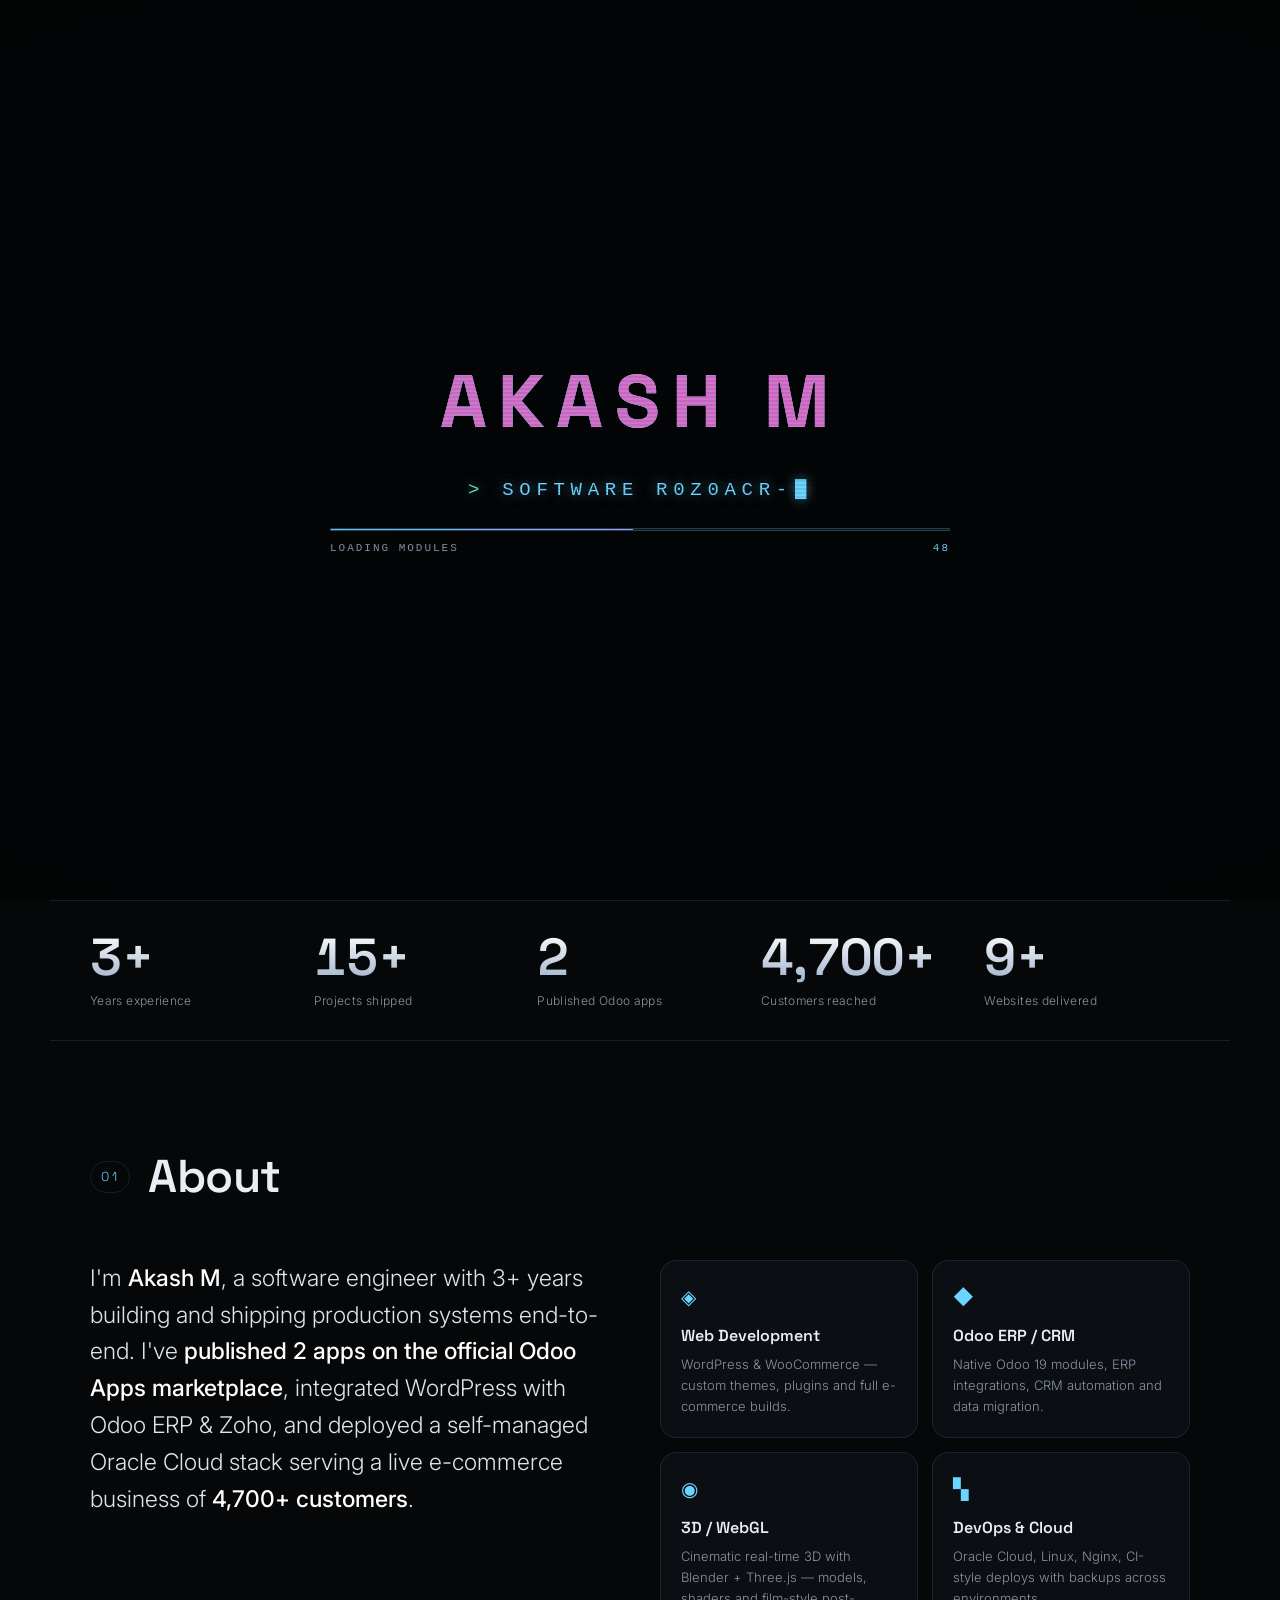
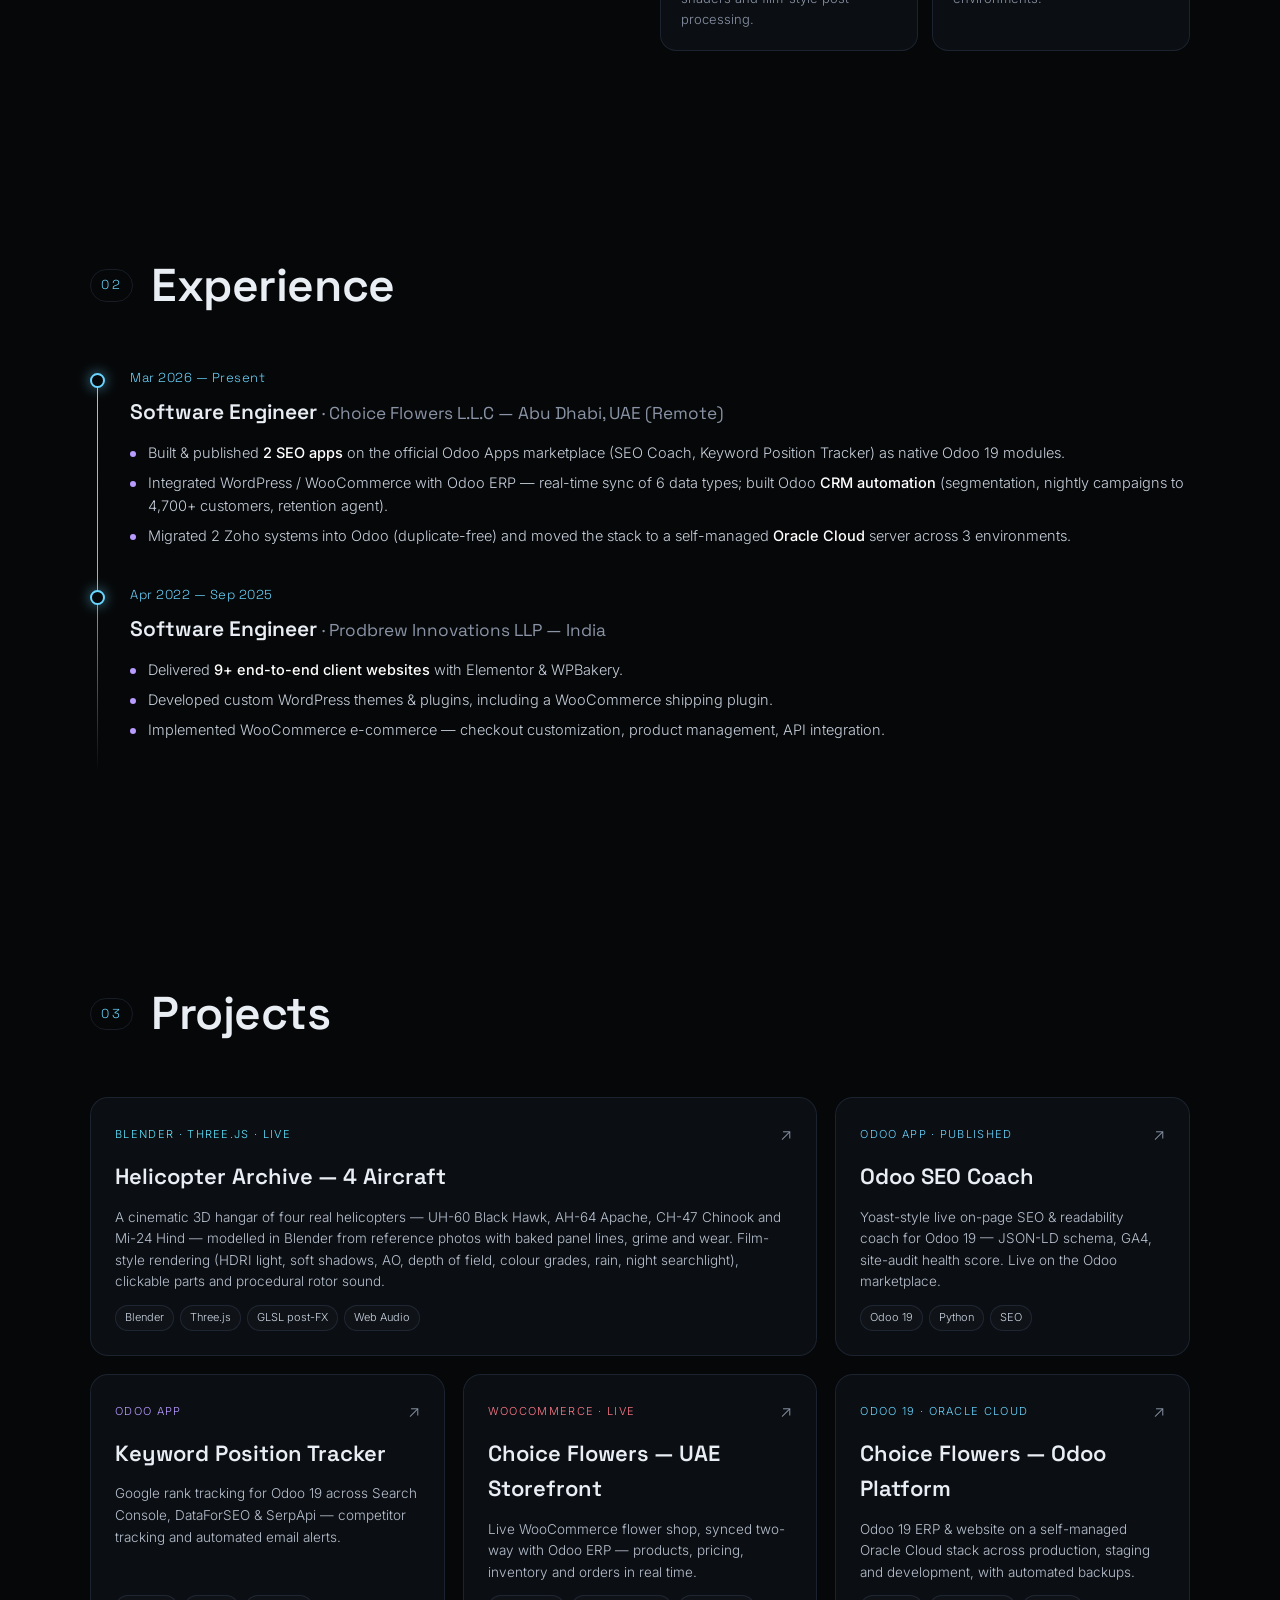
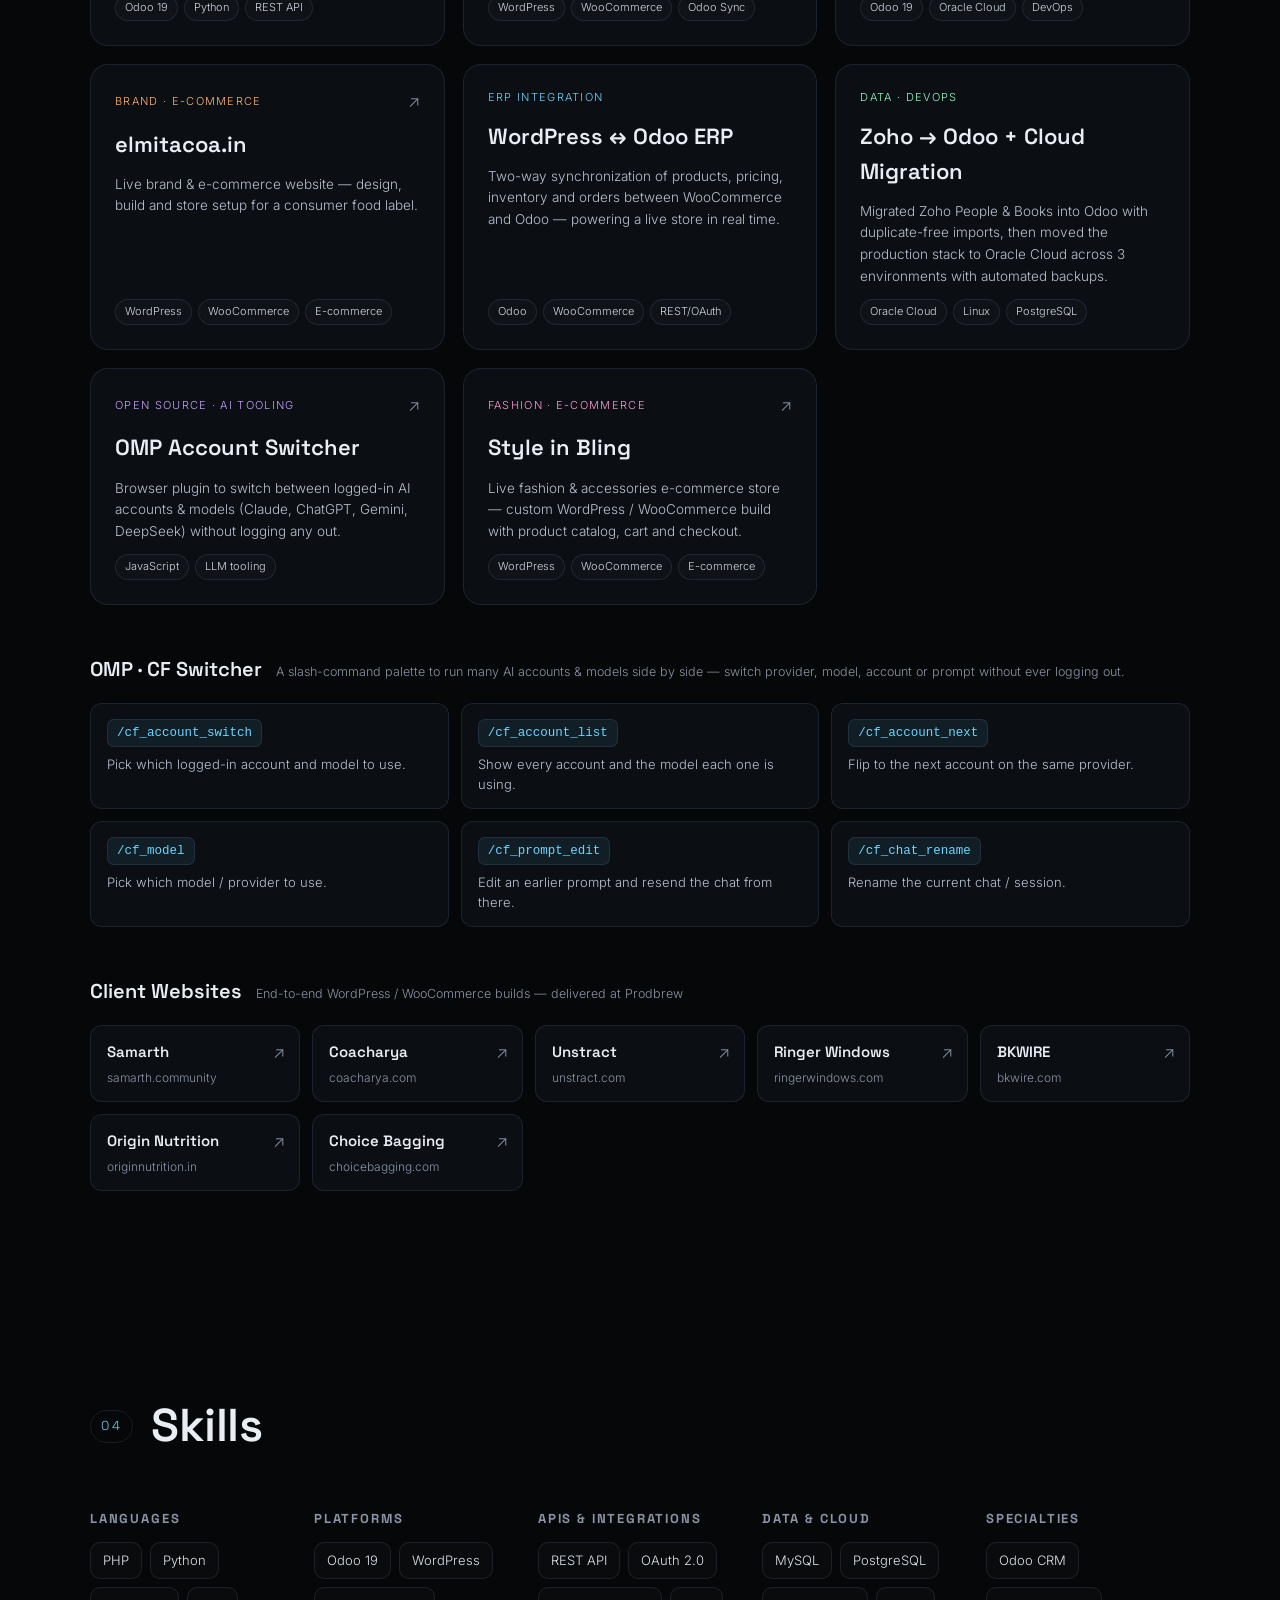
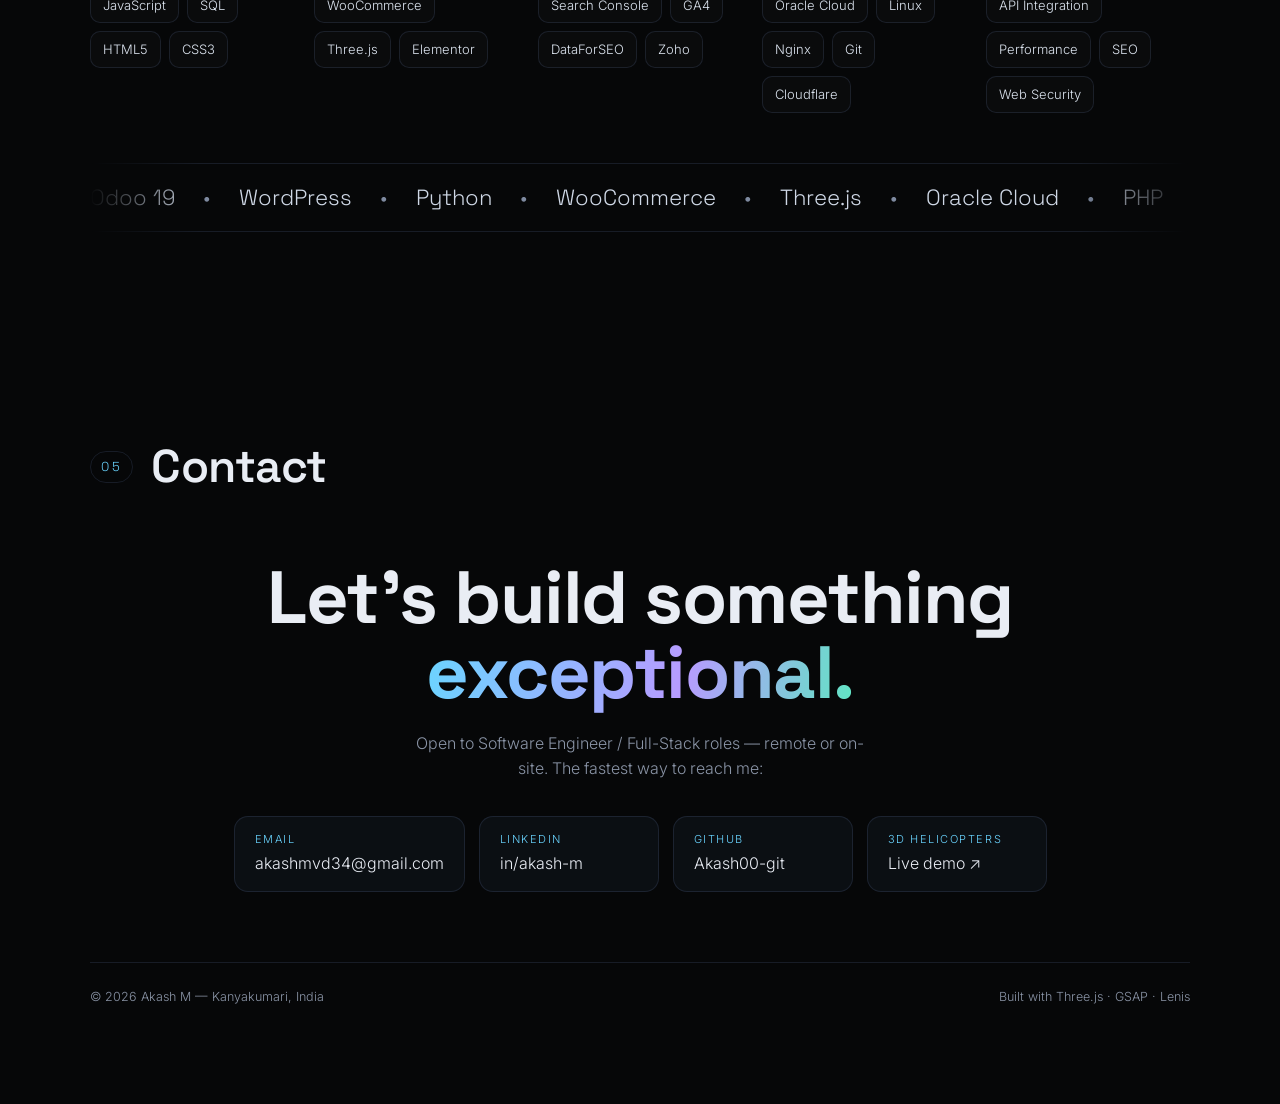
==== commit 753226d0: "Portfolio: remove old Netlify 3D portfolio; Helicopter Archive is the 3D project" ====
--- a/index.html
+++ b/index.html
@@ -97,7 +97,7 @@
         <div class="about-cards">
           <div class="mini reveal"><div class="mini-ic">◈</div><h4>Web Development</h4><p>WordPress &amp; WooCommerce — custom themes, plugins and full e-commerce builds.</p></div>
           <div class="mini reveal"><div class="mini-ic">◆</div><h4>Odoo ERP / CRM</h4><p>Native Odoo 19 modules, ERP integrations, CRM automation and data migration.</p></div>
-          <div class="mini reveal"><div class="mini-ic">◉</div><h4>3D / WebGL</h4><p>Cinematic real-time experiences with Three.js — shaders, refraction, interaction.</p></div>
+          <div class="mini reveal"><div class="mini-ic">◉</div><h4>3D / WebGL</h4><p>Cinematic real-time 3D with Blender + Three.js — models, shaders and film-style post-processing.</p></div>
           <div class="mini reveal"><div class="mini-ic">▚</div><h4>DevOps &amp; Cloud</h4><p>Oracle Cloud, Linux, Nginx, CI-style deploys with backups across environments.</p></div>
         </div>
       </div>
@@ -156,12 +156,6 @@
           <p>Google rank tracking for Odoo 19 across Search Console, DataForSEO &amp; SerpApi — competitor tracking and automated email alerts.</p>
           <div class="tags"><span>Odoo 19</span><span>Python</span><span>REST API</span></div>
         </a>
-        <a class="card tilt reveal feat" style="--a:#5fe6c3;--b:#4a9bff" href="https://graceful-queijadas-172e51.netlify.app" target="_blank">
-          <div class="card-top"><span class="kick">Three.js · Live demo</span><span class="arr">↗</span></div>
-          <h3>Interactive 3D / WebGL Portfolio</h3>
-          <p>Cinematic real-time experiences — photoreal rain that opens into molecular chemistry, and an airliner anatomy explorer. Custom GLSL, refraction, procedural audio.</p>
-          <div class="tags"><span>Three.js</span><span>GLSL</span><span>WebGL</span><span>Web Audio</span></div>
-        </a>
         <a class="card tilt reveal" style="--a:#ff7a8a;--b:#ff5fb0" href="https://www.choiceflowersuae.com/" target="_blank">
           <div class="card-top"><span class="kick">WooCommerce · Live</span><span class="arr">↗</span></div>
           <h3>Choice Flowers — UAE Storefront</h3>
@@ -251,7 +245,7 @@
           <a href="mailto:akashmvd34@gmail.com" class="clink magnetic"><span>Email</span>akashmvd34@gmail.com</a>
           <a href="https://www.linkedin.com/in/akash-m-485126235" target="_blank" class="clink magnetic"><span>LinkedIn</span>in/akash-m</a>
           <a href="https://github.com/Akash00-git" target="_blank" class="clink magnetic"><span>GitHub</span>Akash00-git</a>
-          <a href="https://graceful-queijadas-172e51.netlify.app" target="_blank" class="clink magnetic"><span>3D Portfolio</span>Live demo ↗</a>
+          <a href="https://akash00-git.github.io/helicopter/" target="_blank" class="clink magnetic"><span>3D Helicopters</span>Live demo ↗</a>
         </div>
       </div>
       <footer class="footer">
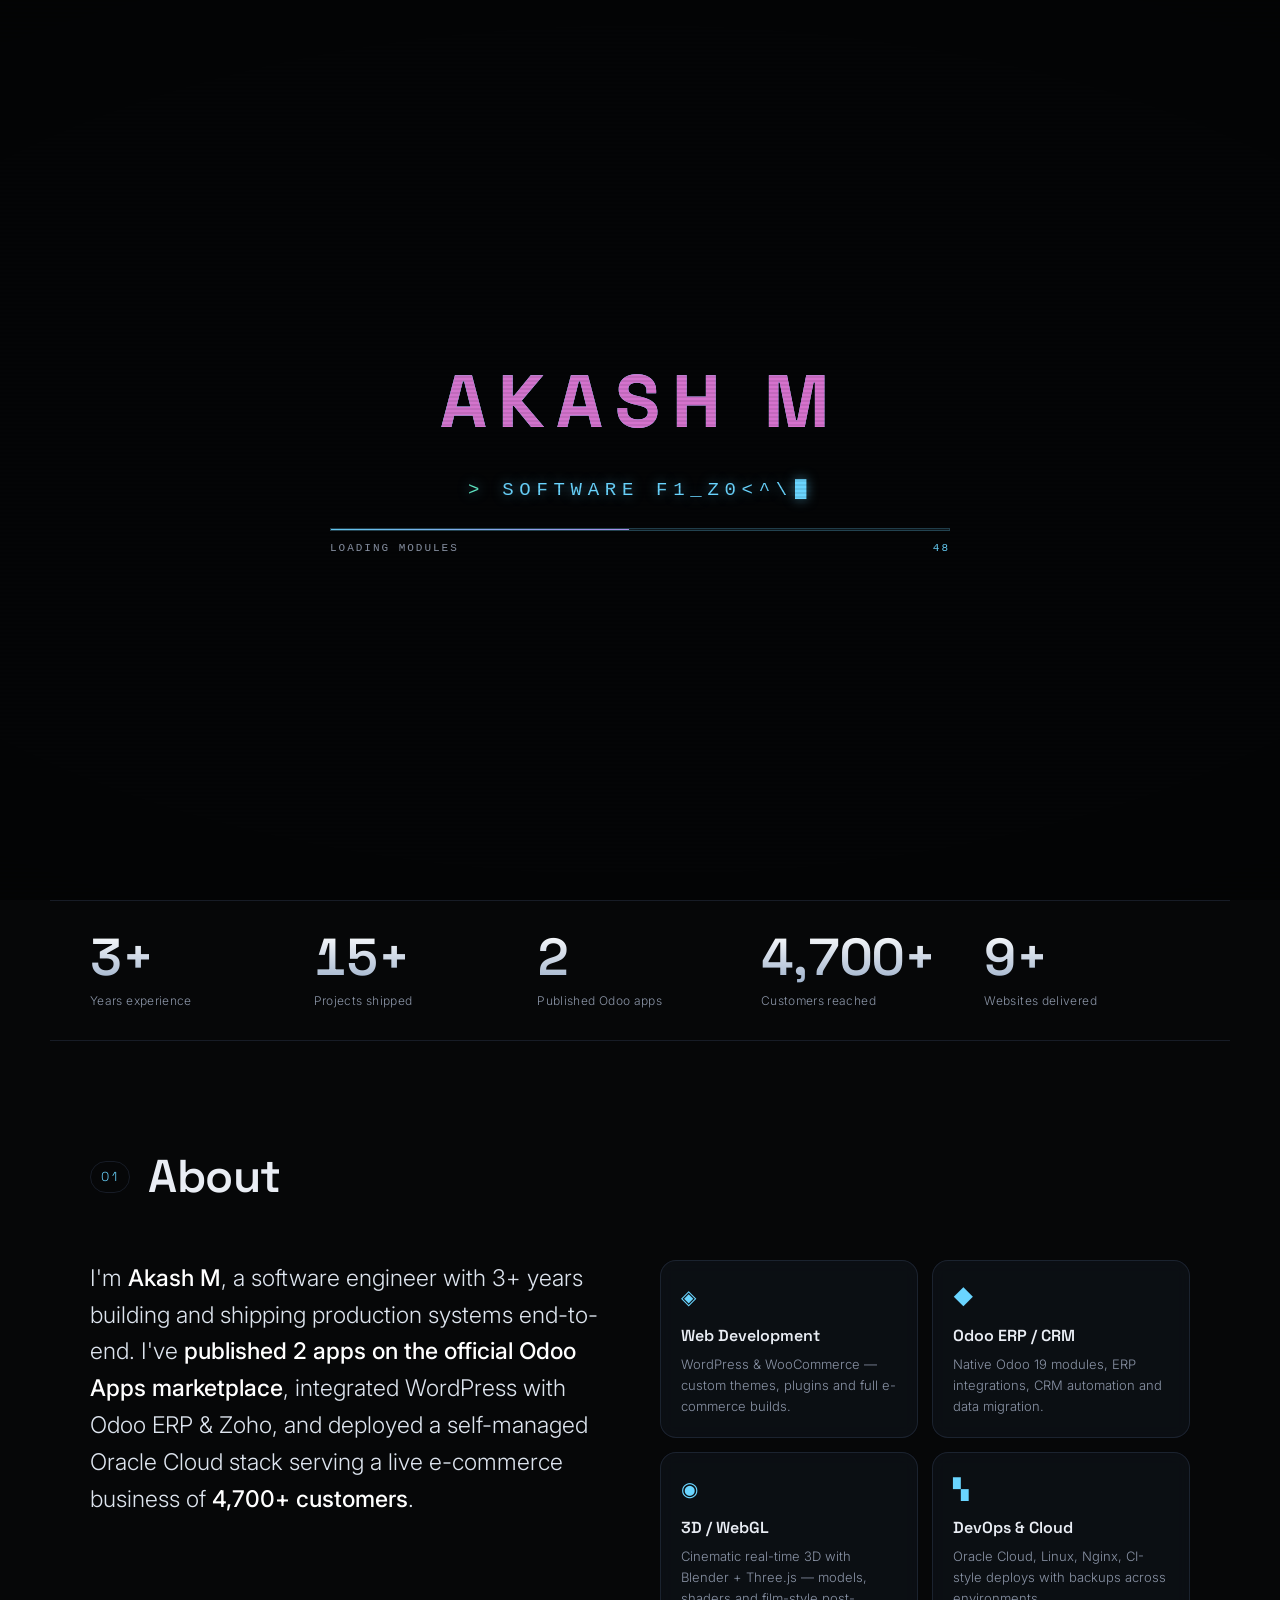
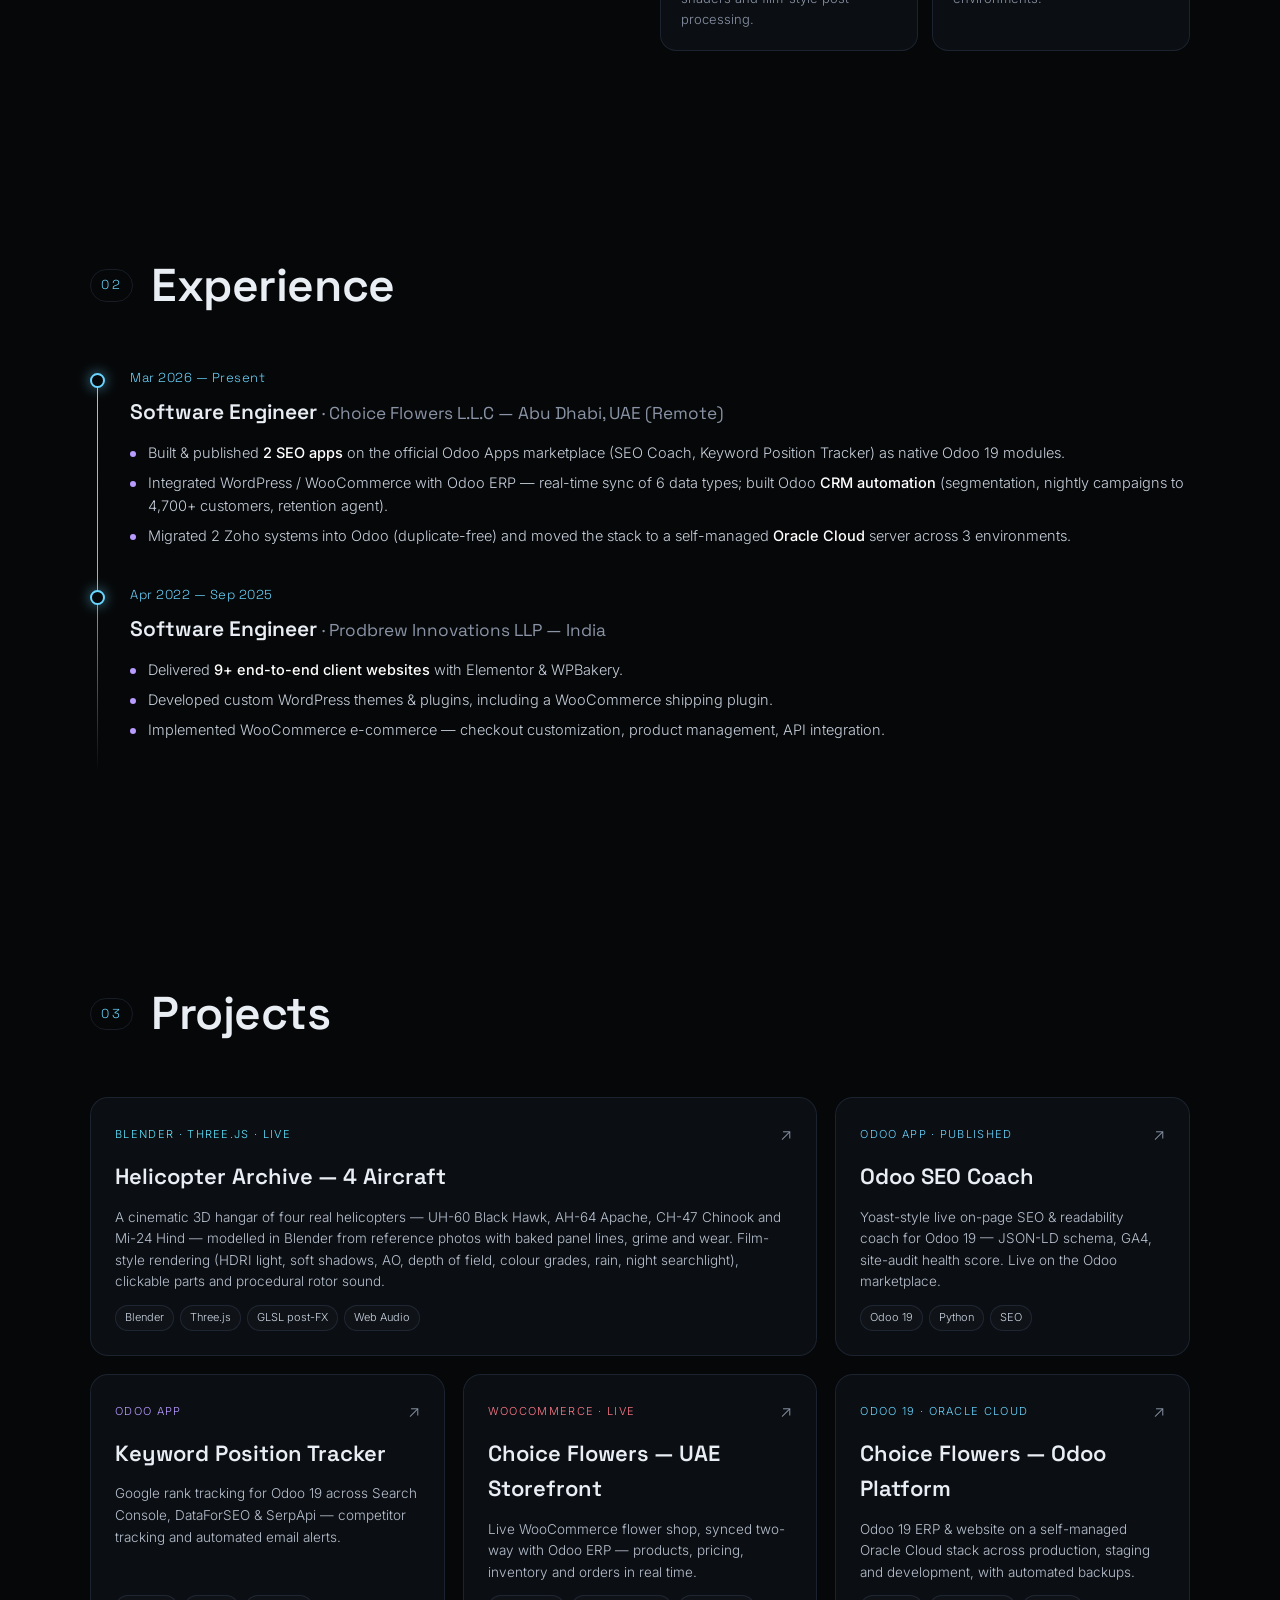
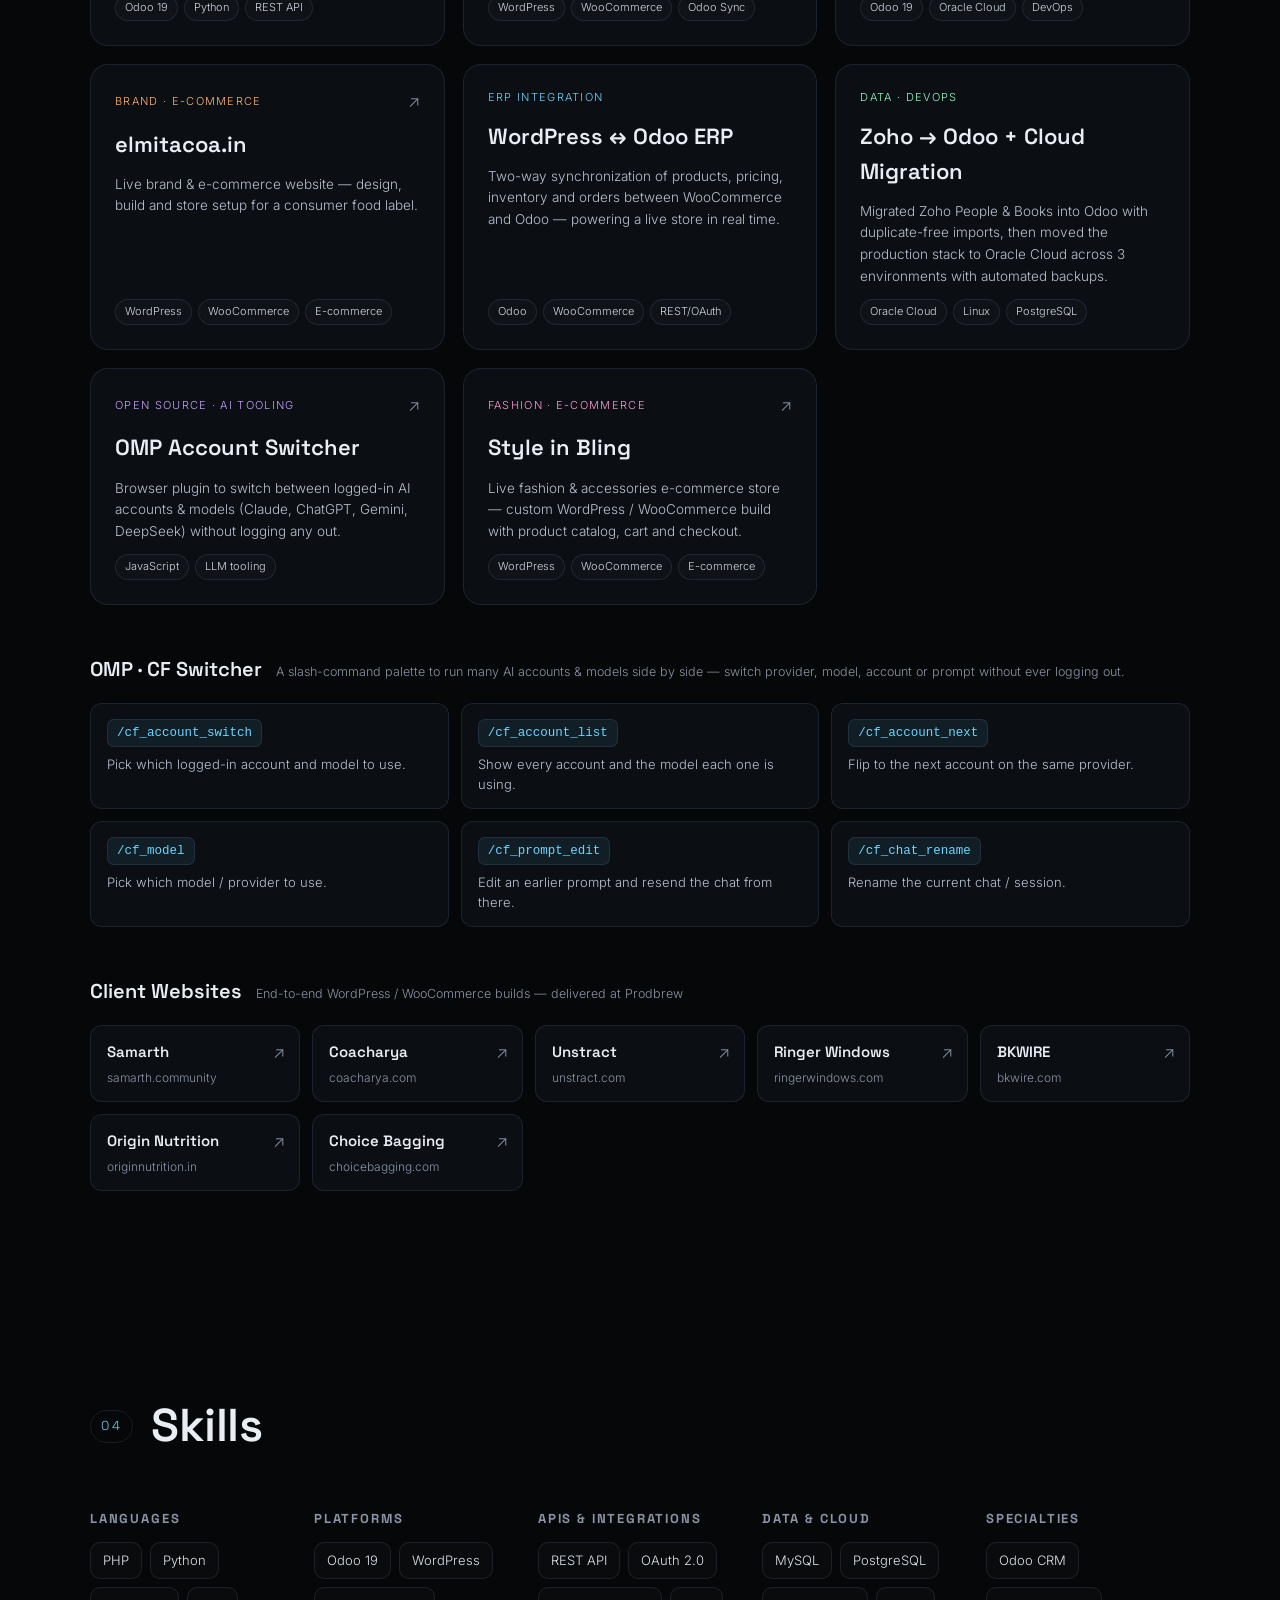
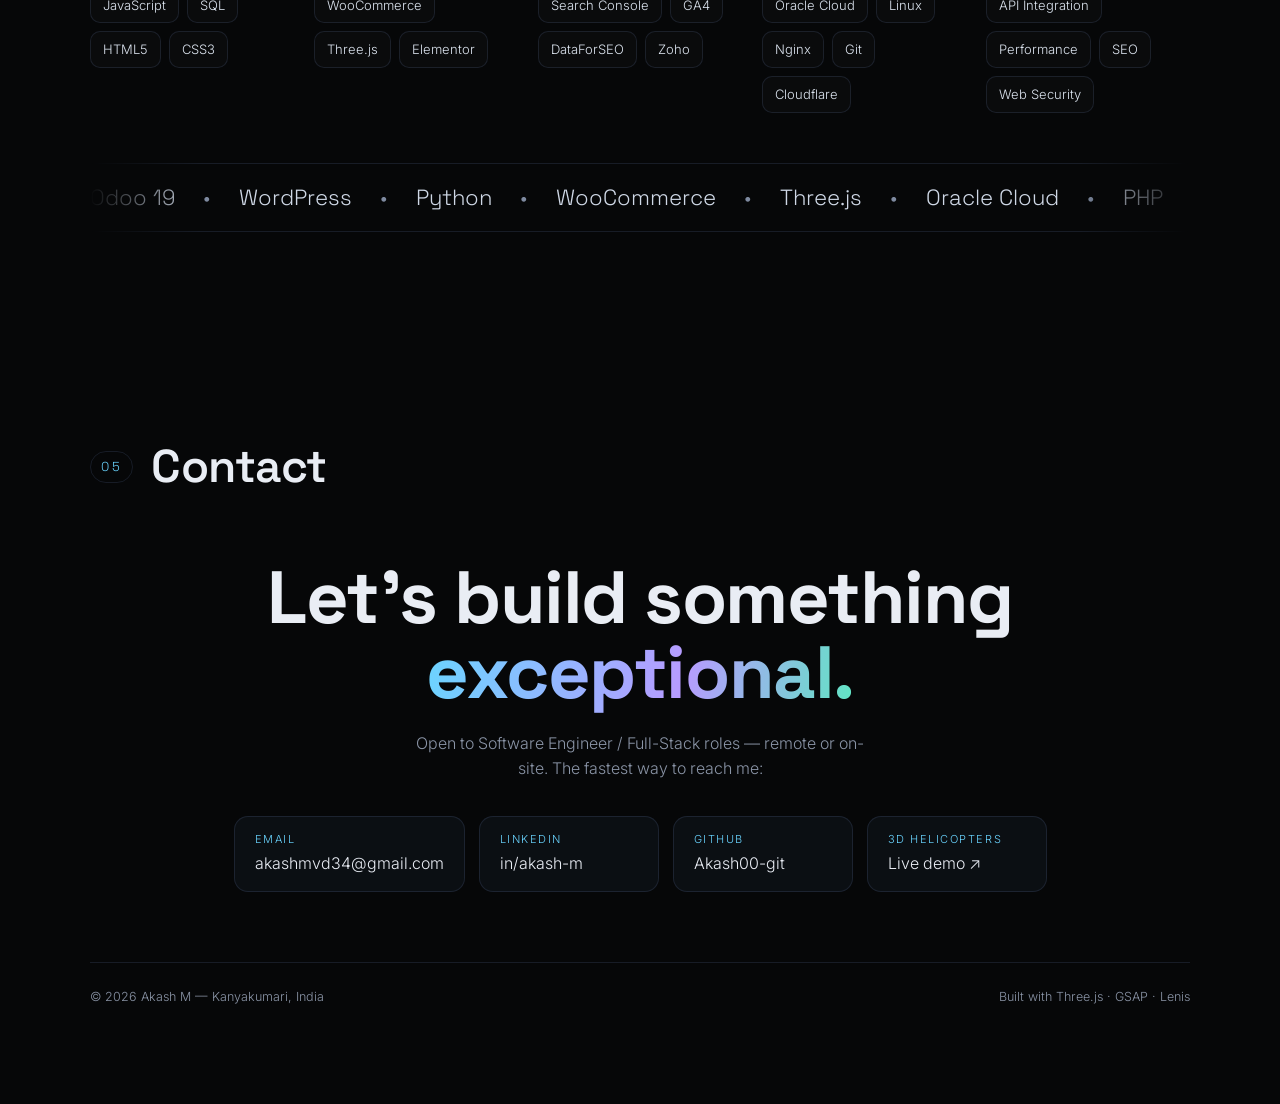
==== commit 2fb2189a: "Add Helicopter Archive project page (tools, languages, how it works) with live demo link" ====
--- a/index.html
+++ b/index.html
@@ -138,7 +138,7 @@
     <section id="projects" class="section">
       <div class="sec-head reveal"><span class="sec-no">03</span><h2>Projects</h2></div>
       <div class="cards">
-        <a class="card tilt reveal feat" style="--a:#5fe6ff;--b:#7dff9b" href="./helicopter/">
+        <a class="card tilt reveal feat" style="--a:#5fe6ff;--b:#7dff9b" href="./projects/helicopter.html">
           <div class="card-top"><span class="kick">Blender · Three.js · Live</span><span class="arr">↗</span></div>
           <h3>Helicopter Archive — 4 Aircraft</h3>
           <p>A cinematic 3D hangar of four real helicopters — UH-60 Black Hawk, AH-64 Apache, CH-47 Chinook and Mi-24 Hind — modelled in Blender from reference photos with baked panel lines, grime and wear. Film-style rendering (HDRI light, soft shadows, AO, depth of field, colour grades, rain, night searchlight), clickable parts and procedural rotor sound.</p>
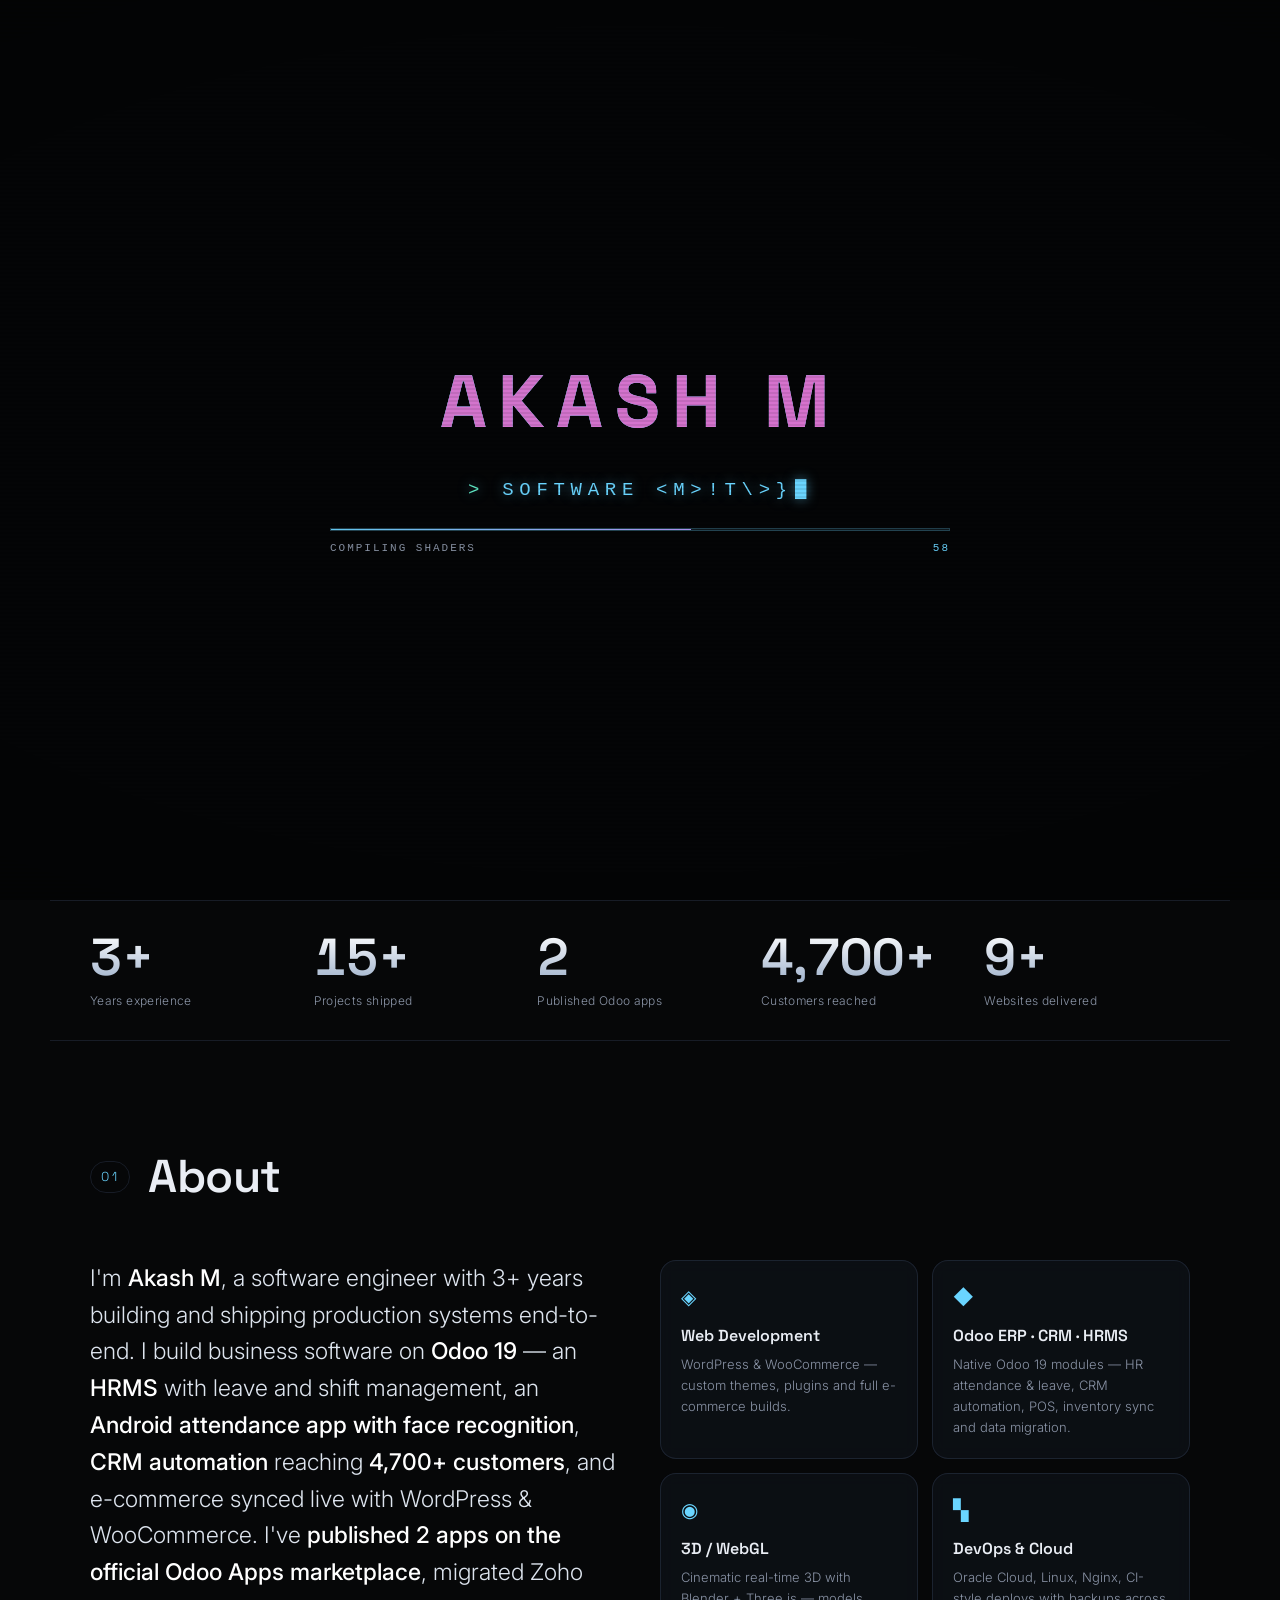
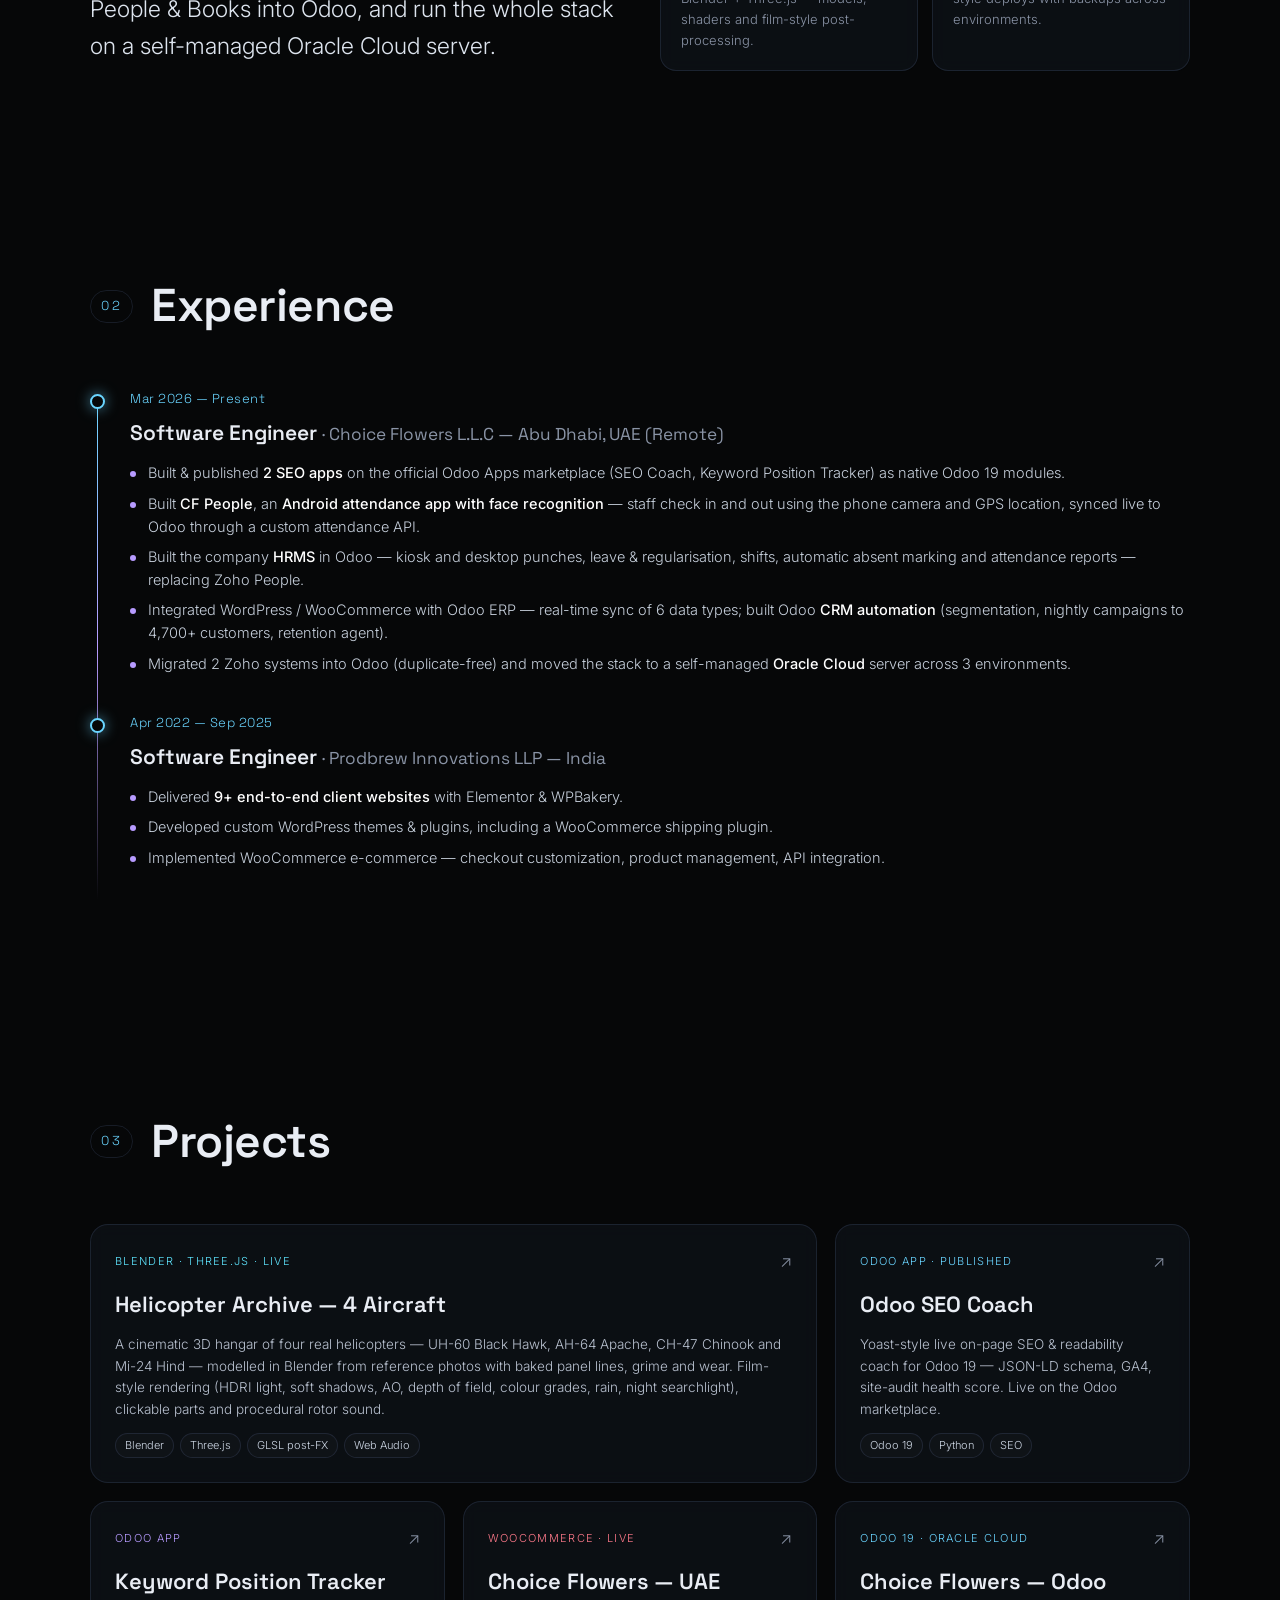
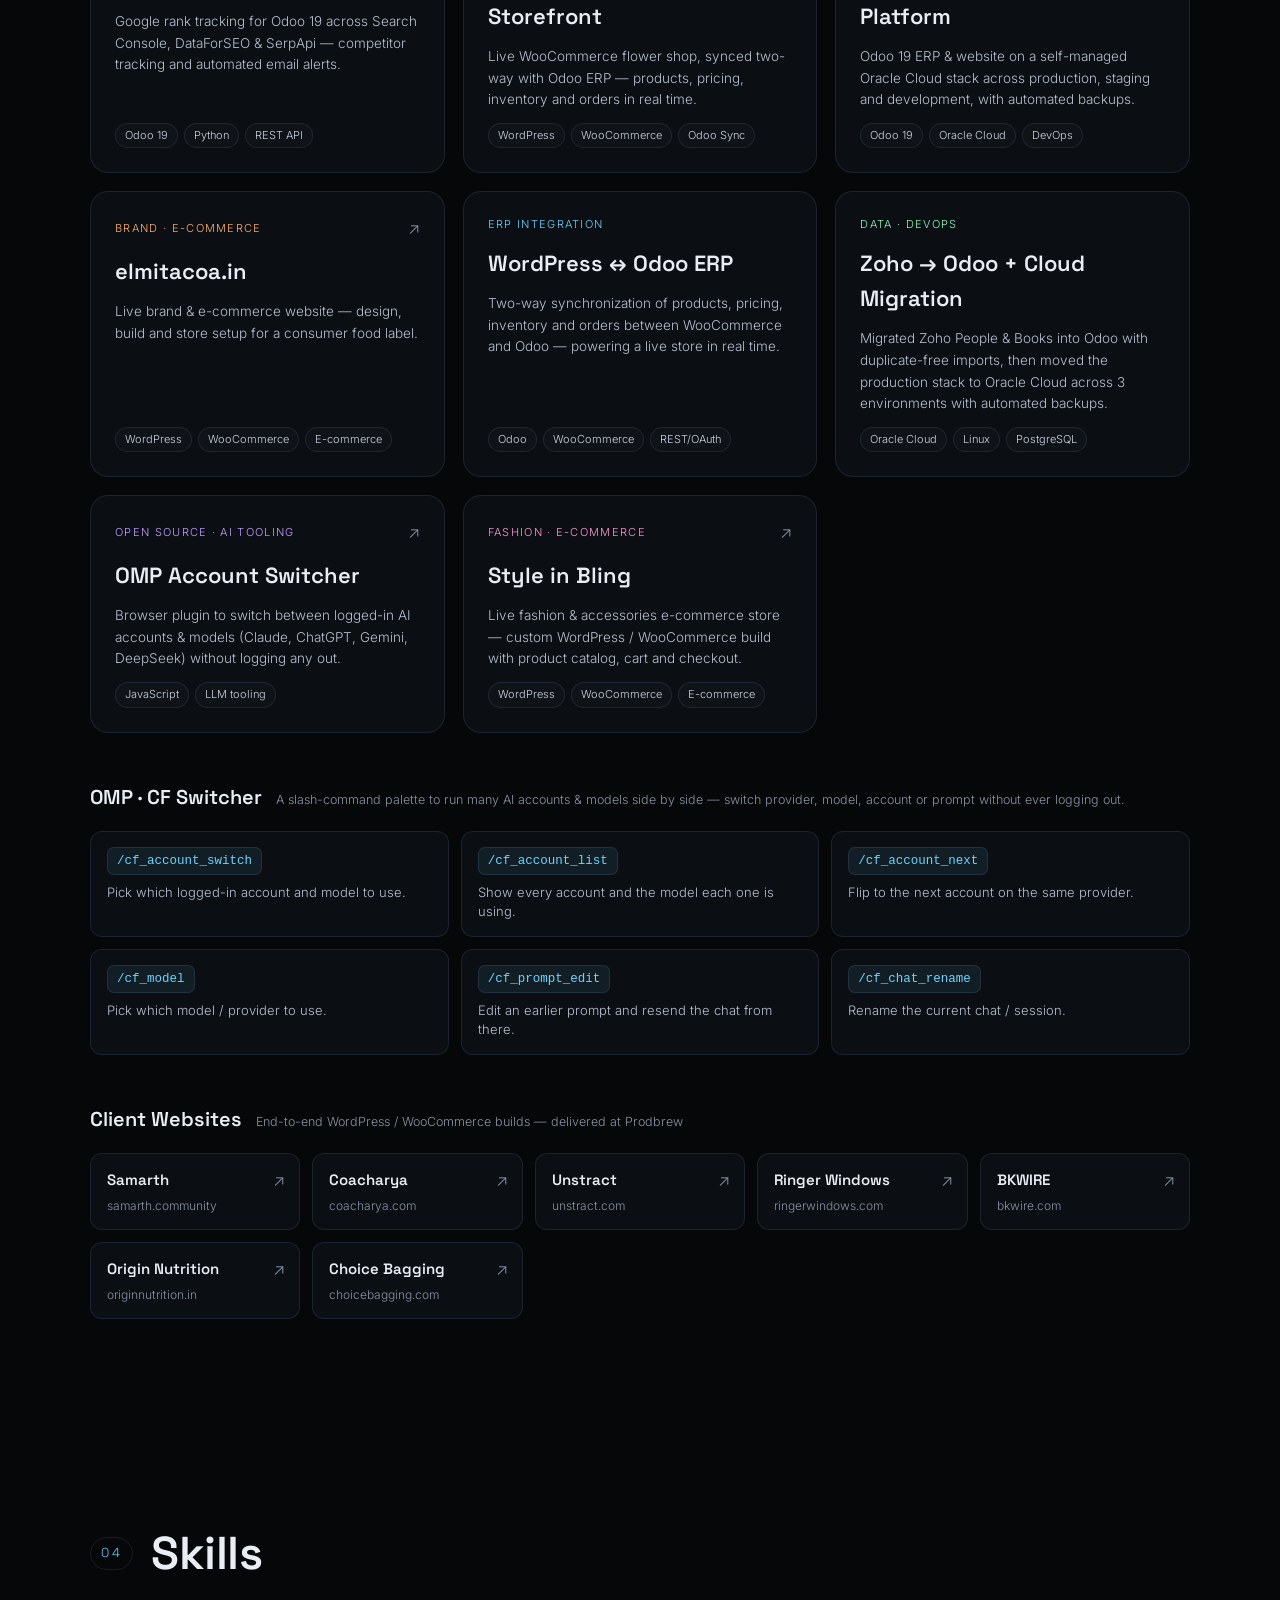
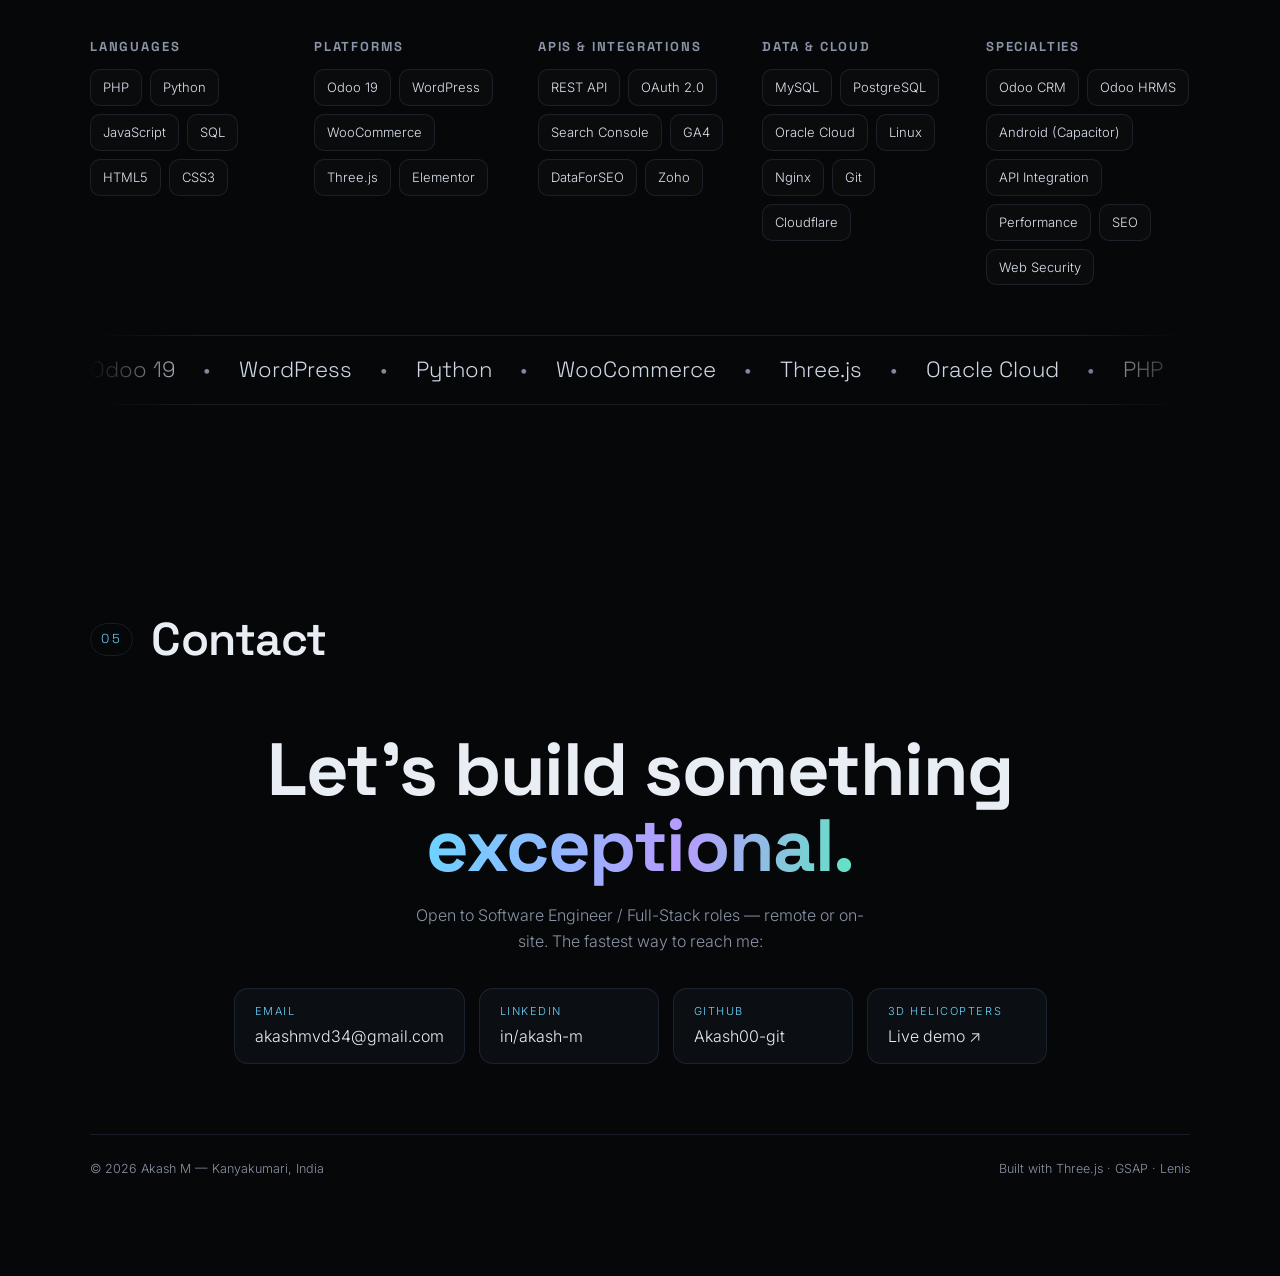
==== commit ba730973: "Portfolio: add HRMS, Android face-recognition attendance app and CRM to About/Experience" ====
--- a/index.html
+++ b/index.html
@@ -3,8 +3,8 @@
 <head>
 <meta charset="utf-8" />
 <meta name="viewport" content="width=device-width, initial-scale=1" />
-<title>Akash M — Software Engineer · Full-Stack & Odoo ERP/CRM Developer</title>
-<meta name="description" content="Akash M — Software Engineer building production web & ERP systems (WordPress, WooCommerce, Odoo 19) and interactive 3D/WebGL experiences." />
+<title>Akash M — Software Engineer · Full-Stack & Odoo ERP · CRM · HRMS Developer</title>
+<meta name="description" content="Akash M — Software Engineer building production web & ERP systems on Odoo 19 (CRM, HRMS, e-commerce), WordPress and WooCommerce, plus interactive 3D/WebGL experiences." />
 <link rel="preconnect" href="https://fonts.googleapis.com">
 <link rel="preconnect" href="https://fonts.gstatic.com" crossorigin>
 <link href="https://fonts.googleapis.com/css2?family=Space+Grotesk:wght@400;500;600;700&family=Inter:wght@300;400;500;600&display=swap" rel="stylesheet">
@@ -93,10 +93,10 @@
     <section id="about" class="section">
       <div class="sec-head reveal"><span class="sec-no">01</span><h2>About</h2></div>
       <div class="about-grid">
-        <p class="about-lead reveal">I'm <b>Akash M</b>, a software engineer with 3+ years building and shipping production systems end-to-end. I've <b>published 2 apps on the official Odoo Apps marketplace</b>, integrated WordPress with Odoo ERP &amp; Zoho, and deployed a self-managed Oracle Cloud stack serving a live e-commerce business of <b>4,700+ customers</b>.</p>
+        <p class="about-lead reveal">I'm <b>Akash M</b>, a software engineer with 3+ years building and shipping production systems end-to-end. I build business software on <b>Odoo 19</b> — an <b>HRMS</b> with leave and shift management, an <b>Android attendance app with face recognition</b>, <b>CRM automation</b> reaching <b>4,700+ customers</b>, and e-commerce synced live with WordPress &amp; WooCommerce. I've <b>published 2 apps on the official Odoo Apps marketplace</b>, migrated Zoho People &amp; Books into Odoo, and run the whole stack on a self-managed Oracle Cloud server.</p>
         <div class="about-cards">
           <div class="mini reveal"><div class="mini-ic">◈</div><h4>Web Development</h4><p>WordPress &amp; WooCommerce — custom themes, plugins and full e-commerce builds.</p></div>
-          <div class="mini reveal"><div class="mini-ic">◆</div><h4>Odoo ERP / CRM</h4><p>Native Odoo 19 modules, ERP integrations, CRM automation and data migration.</p></div>
+          <div class="mini reveal"><div class="mini-ic">◆</div><h4>Odoo ERP · CRM · HRMS</h4><p>Native Odoo 19 modules — HR attendance &amp; leave, CRM automation, POS, inventory sync and data migration.</p></div>
           <div class="mini reveal"><div class="mini-ic">◉</div><h4>3D / WebGL</h4><p>Cinematic real-time 3D with Blender + Three.js — models, shaders and film-style post-processing.</p></div>
           <div class="mini reveal"><div class="mini-ic">▚</div><h4>DevOps &amp; Cloud</h4><p>Oracle Cloud, Linux, Nginx, CI-style deploys with backups across environments.</p></div>
         </div>
@@ -114,6 +114,8 @@
             <h3>Software Engineer <span class="tl-co">· Choice Flowers L.L.C — Abu Dhabi, UAE (Remote)</span></h3>
             <ul>
               <li>Built &amp; published <b>2 SEO apps</b> on the official Odoo Apps marketplace (SEO Coach, Keyword Position Tracker) as native Odoo 19 modules.</li>
+              <li>Built <b>CF People</b>, an <b>Android attendance app with face recognition</b> — staff check in and out using the phone camera and GPS location, synced live to Odoo through a custom attendance API.</li>
+              <li>Built the company <b>HRMS</b> in Odoo — kiosk and desktop punches, leave &amp; regularisation, shifts, automatic absent marking and attendance reports — replacing Zoho People.</li>
               <li>Integrated WordPress / WooCommerce with Odoo ERP — real-time sync of 6 data types; built Odoo <b>CRM automation</b> (segmentation, nightly campaigns to 4,700+ customers, retention agent).</li>
               <li>Migrated 2 Zoho systems into Odoo (duplicate-free) and moved the stack to a self-managed <b>Oracle Cloud</b> server across 3 environments.</li>
             </ul>
@@ -230,7 +232,7 @@
         <div class="skgroup reveal"><h4>Platforms</h4><div class="chips"><span>Odoo 19</span><span>WordPress</span><span>WooCommerce</span><span>Three.js</span><span>Elementor</span></div></div>
         <div class="skgroup reveal"><h4>APIs &amp; Integrations</h4><div class="chips"><span>REST API</span><span>OAuth 2.0</span><span>Search Console</span><span>GA4</span><span>DataForSEO</span><span>Zoho</span></div></div>
         <div class="skgroup reveal"><h4>Data &amp; Cloud</h4><div class="chips"><span>MySQL</span><span>PostgreSQL</span><span>Oracle Cloud</span><span>Linux</span><span>Nginx</span><span>Git</span><span>Cloudflare</span></div></div>
-        <div class="skgroup reveal"><h4>Specialties</h4><div class="chips"><span>Odoo CRM</span><span>API Integration</span><span>Performance</span><span>SEO</span><span>Web Security</span></div></div>
+        <div class="skgroup reveal"><h4>Specialties</h4><div class="chips"><span>Odoo CRM</span><span>Odoo HRMS</span><span>Android (Capacitor)</span><span>API Integration</span><span>Performance</span><span>SEO</span><span>Web Security</span></div></div>
       </div>
       <div class="marquee" aria-hidden="true"><div class="mq-track"><span>Odoo 19</span><span>•</span><span>WordPress</span><span>•</span><span>Python</span><span>•</span><span>WooCommerce</span><span>•</span><span>Three.js</span><span>•</span><span>Oracle Cloud</span><span>•</span><span>PHP</span><span>•</span><span>REST API</span><span>•</span><span>PostgreSQL</span><span>•</span><span>CRM</span><span>•</span><span>Odoo 19</span><span>•</span><span>WordPress</span><span>•</span><span>Python</span><span>•</span><span>WooCommerce</span><span>•</span><span>Three.js</span><span>•</span><span>Oracle Cloud</span><span>•</span><span>PHP</span><span>•</span><span>REST API</span><span>•</span><span>PostgreSQL</span><span>•</span><span>CRM</span><span>•</span></div></div>
     </section>
@@ -258,6 +260,6 @@
   <script src="./vendor/gsap.min.js"></script>
   <script src="./vendor/ScrollTrigger.min.js"></script>
   <script src="./vendor/lenis.min.js"></script>
-  <script type="module" src="./js/main.js?v=6"></script>
+  <script type="module" src="./js/main.js?v=7"></script>
 </body>
 </html>
